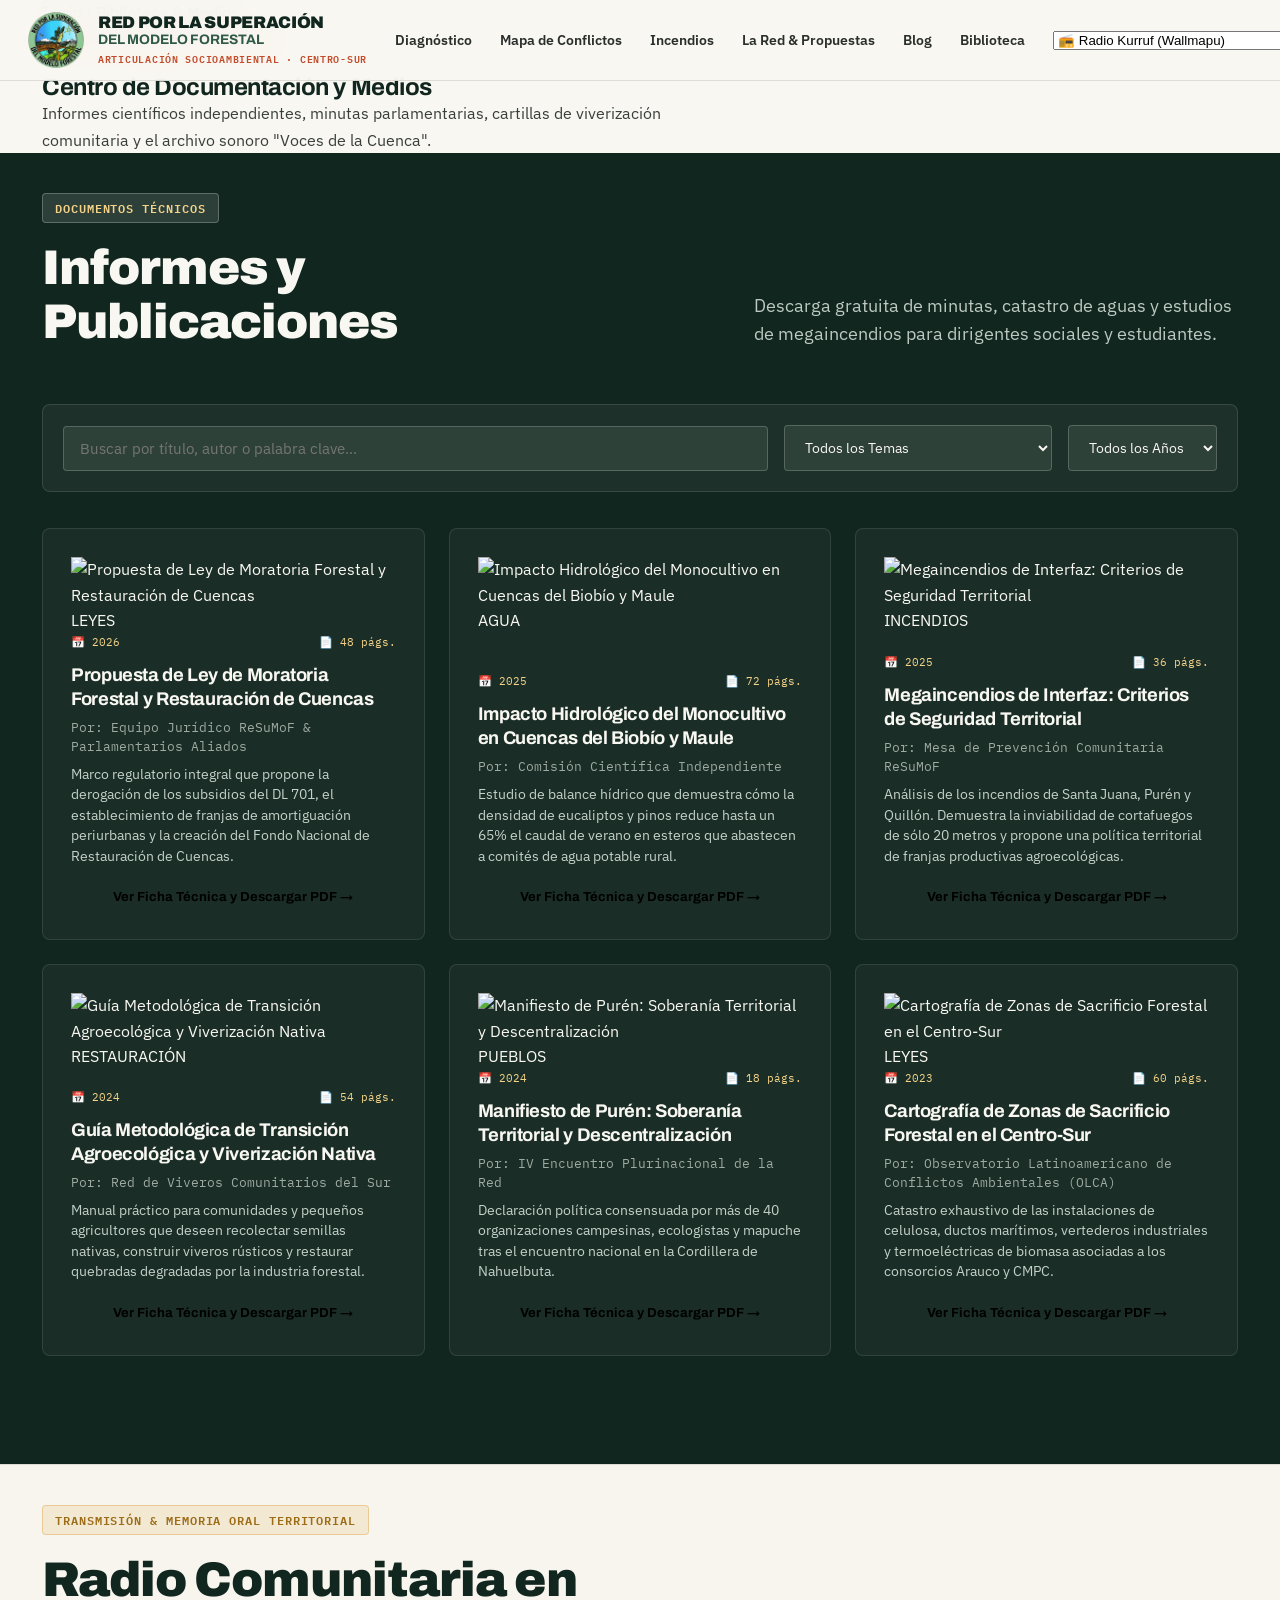
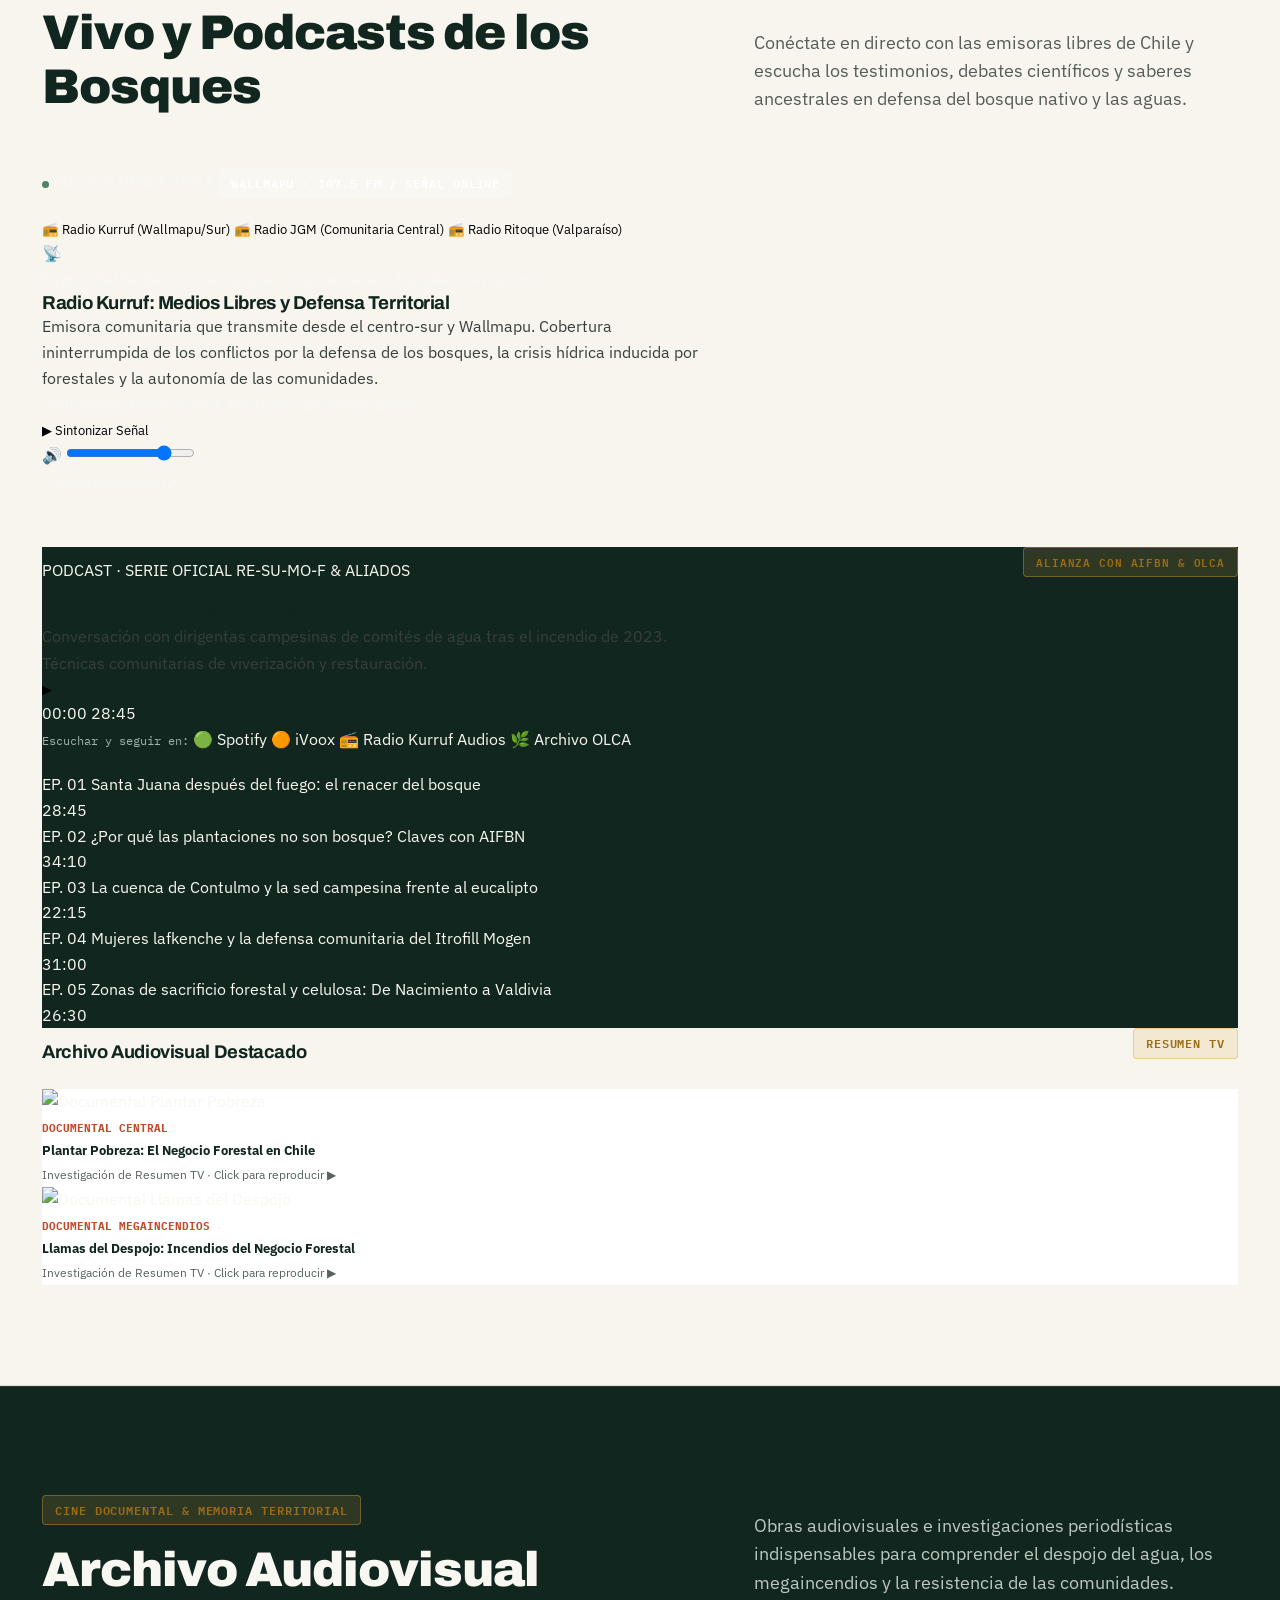
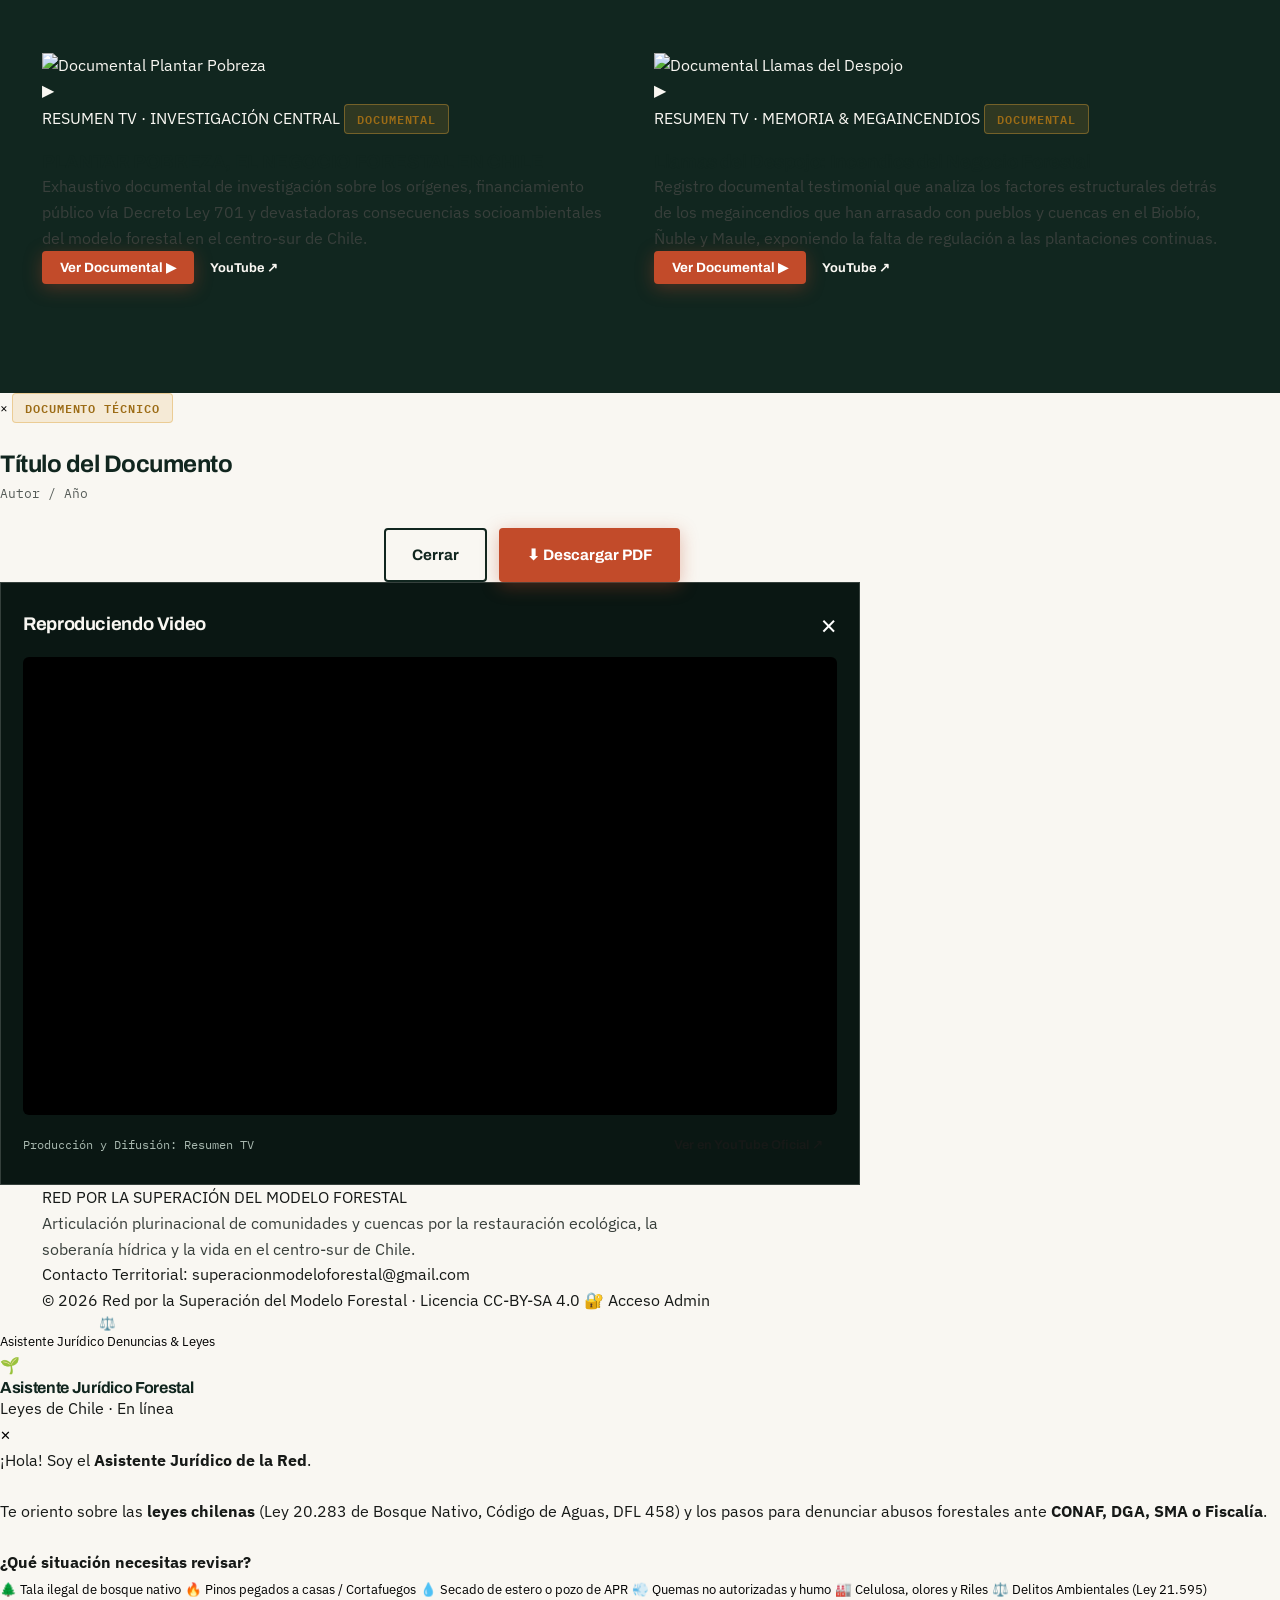
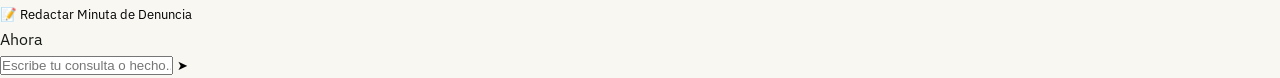
==== biblioteca.html @ 066a4607 "feat: lanzamiento de plataforma comunitaria RESUMOF con mapa interactivo, asistente juridico y repro" ====
<!DOCTYPE html>
<html lang="es-CL">
<head>
<meta charset="UTF-8">
<meta name="viewport" content="width=device-width, initial-scale=1.0">
<title>Biblioteca Documental y Medios | Red por la Superación del Modelo Forestal</title>
<meta name="description" content="Informes técnicos, estudios hidrológicos, minutas jurídicas, podcast 'Voces de la Cuenca' y archivo audiovisual de la defensa territorial.">

<!-- Tipografías de Google Fonts -->
<link rel="preconnect" href="https://fonts.googleapis.com">
<link rel="preconnect" href="https://fonts.gstatic.com" crossorigin>
<link href="https://fonts.googleapis.com/css2?family=Archivo:ital,wght@0,400;0,600;0,700;0,800;0,900;1,700&family=IBM+Plex+Mono:wght@400;500;600;700&family=IBM+Plex+Sans:ital,wght@0,300;0,400;0,500;0,600;0,700;1,400&family=Syne:wght@700;800&display=swap" rel="stylesheet">

<!-- Favicon Oficial -->
<link rel="icon" type="image/png" href="img/favicon.png">
<link rel="apple-touch-icon" href="img/favicon.png">

<!-- Estilos Unificados -->
<link rel="stylesheet" href="css/style.css">
</head>
<body>

<!-- Cabecera Global -->
<header class="site-header" id="siteHeader">
  <div class="wrap header-inner">
    <a href="index.html" class="brand-logo" aria-label="Inicio">
      <div class="brand-crest" title="Red por la Superación del Modelo Forestal">
        <img src="img/logo-resumof.png" alt="Logo Red por la Superación del Modelo Forestal" width="56" height="56" class="brand-logo-img">
      </div>
      <div class="brand-text">
        <div class="brand-title-row">
          <span class="brand-title-main">RED POR LA SUPERACIÓN</span>
          <span class="brand-title-sub">DEL MODELO FORESTAL</span>
        </div>
        <span class="brand-tagline">Articulación Socioambiental · Centro-Sur</span>
      </div>
    </a>

    <nav class="nav-desktop" aria-label="Navegación principal">
      <div class="nav-links-track">
        <a href="diagnostico.html" class="nav-link">Diagnóstico</a>
        <a href="mapa-conflictos.html" class="nav-link">Mapa de Conflictos</a>
        <a href="incendios.html" class="nav-link">Incendios</a>
        <a href="la-red.html" class="nav-link">La Red & Propuestas</a>
        <a href="blog.html" class="nav-link">Blog</a>
        <a href="biblioteca.html" class="nav-link active-page">Biblioteca</a>
      </div>
    </nav>

    <div class="header-cta-group">
      <!-- Selector y Reproductor Directo de Radio Comunitaria / Podcast -->
      <div class="header-audio-widget" id="headerAudioWidget">
        <select id="headerAudioSelect" class="header-audio-select" aria-label="Seleccionar Radio o Podcast">
          <option value="kurruf">📻 Radio Kurruf (Wallmapu)</option>
          <option value="jgm">📻 Radio JGM (Comunitaria)</option>
          <option value="ritoque">📻 Radio Ritoque (Valparaíso)</option>
          <option value="podcast1">🎙️ Podcast: Defensa Bosque Nativo</option>
          <option value="podcast2">🎙️ Podcast: Megaincendios y Monocultivo</option>
        </select>
        <button id="headerAudioPlayBtn" class="header-audio-play-btn" title="Reproducir / Pausar" aria-label="Reproducir señal de audio">
          <span class="audio-play-icon" id="headerAudioPlayIcon">▶</span>
        </button>
        <div class="audio-wave-anim" id="headerAudioWave" style="display:none;">
          <span></span><span></span><span></span>
        </div>
      </div>

      <a href="index.html#unete" class="btn btn-primary header-cta-btn">
        <span>Únete a la Red</span>
        <span class="cta-counter-chip">14.8k</span>
      </a>
      <button class="mobile-menu-btn" id="mobileMenuToggle" aria-label="Abrir menú">
        <span class="menu-icon-bar"></span>
        <span class="menu-icon-bar"></span>
        <span class="menu-icon-bar"></span>
      </button>
    </div>
  </div>

  <!-- Menú Móvil -->
  <div class="mobile-nav-drawer" id="mobileDrawer">
    <div class="mobile-drawer-header">
      <span class="mobile-drawer-tag">NAVEGACIÓN TERRITORIAL</span>
      <button class="mobile-drawer-close" id="mobileDrawerClose">✕</button>
    </div>
    <div class="mobile-nav-group">
      <a href="diagnostico.html" class="mobile-nav-link"><span>📊</span> Diagnóstico</a>
      <a href="mapa-conflictos.html" class="mobile-nav-link"><span>🗺️</span> Mapa de Conflictos</a>
      <a href="incendios.html" class="mobile-nav-link"><span>🔥</span> Incendios Forestales</a>
      <a href="la-red.html" class="mobile-nav-link"><span>✊</span> La Red & 5 Propuestas de Ley</a>
      <a href="blog.html" class="mobile-nav-link"><span>📰</span> Blog & Noticias</a>
      <a href="biblioteca.html" class="mobile-nav-link active"><span>📚</span> Biblioteca</a>
    </div>
  </div>
</header>

<main>
  <!-- Subpage Hero con Banner Unsplash -->
  <section class="subpage-hero hero-biblioteca">
    <div class="wrap">
      <div class="breadcrumb">
        <a href="index.html">Inicio</a> <span>/</span> <span>Biblioteca & Medios</span>
      </div>
      <span class="mono-badge">ARCHIVO TERRITORIAL ABIERTO</span>
      <h1>Centro de Documentación y Medios</h1>
      <p class="lead">
        Informes científicos independientes, minutas parlamentarias, cartillas de viverización comunitaria y el archivo sonoro "Voces de la Cuenca".
      </p>
    </div>
  </section>

  <!-- Biblioteca de Documentos -->
  <section class="section" id="biblioteca" style="background:var(--bosque-profundo);color:var(--blanco-hueso);padding-top:40px;">
    <div class="wrap">
      <div class="section-head">
        <div>
          <span class="mono-badge badge-light">Documentos Técnicos</span>
          <h2 style="color:var(--blanco-hueso);">Informes y Publicaciones</h2>
        </div>
        <p class="lead" style="color:#BDC9C2;">
          Descarga gratuita de minutas, catastro de aguas y estudios de megaincendios para dirigentes sociales y estudiantes.
        </p>
      </div>

      <!-- Barra de Filtros -->
      <div class="bib-toolbar">
        <input type="text" class="bib-search-input" id="bibSearchInput" placeholder="Buscar por título, autor o palabra clave...">
        
        <select class="bib-select" id="bibTopicSelect">
          <option value="todos">Todos los Temas</option>
          <option value="Agua">Crisis Hídrica & Cuencas</option>
          <option value="Incendios">Megaincendios & Combustibles</option>
          <option value="Leyes">Legislación & Decreto 701</option>
          <option value="Restauración">Restauración de Bosque Nativo</option>
          <option value="Pueblos">Derechos Mapuche & Campesinos</option>
        </select>

        <select class="bib-select" id="bibYearSelect">
          <option value="todos">Todos los Años</option>
          <option value="2026">2026</option>
          <option value="2025">2025</option>
          <option value="2024">2024</option>
          <option value="2023">2023</option>
        </select>
      </div>

      <!-- Grilla de Documentos -->
      <div class="bib-grid" id="bibContainer">
        <!-- Renderizado por js/biblioteca.js -->
      </div>
    </div>
  </section>

  <!-- Radio Comunitaria y Podcast por la Defensa de los Bosques -->
  <section class="section" id="multimedia" style="background:#F7F5EE;border-top:1px solid var(--borde-suave);border-bottom:1px solid var(--borde-suave);padding-top:40px;">
    <div class="wrap">
      <div class="section-head">
        <div>
          <span class="mono-badge badge-amber">Transmisión & Memoria Oral Territorial</span>
          <h2>Radio Comunitaria en Vivo y Podcasts de los Bosques</h2>
        </div>
        <p class="lead">
          Conéctate en directo con las emisoras libres de Chile y escucha los testimonios, debates científicos y saberes ancestrales en defensa del bosque nativo y las aguas.
        </p>
      </div>

      <!-- MÓDULO 1: RADIO COMUNITARIA EN VIVO DE CHILE -->
      <div class="radio-live-card" style="margin-bottom:48px;">
        <div class="radio-live-header">
          <div class="radio-badge-group">
            <span class="live-pulse-badge"><span class="pulse-dot"></span> EN VIVO DESDE CHILE</span>
            <span class="mono-badge" style="background:rgba(255,255,255,0.15);color:#FFF;border:none;" id="stationDialBadge">WALLMAPU · 107.5 FM / SEÑAL ONLINE</span>
          </div>
          <div class="radio-stations-nav" role="tablist">
            <button class="station-tab-btn active" data-station="kurruf" type="button">
              📻 Radio Kurruf <span class="tab-reg">(Wallmapu/Sur)</span>
            </button>
            <button class="station-tab-btn" data-station="jgm" type="button">
              📻 Radio JGM <span class="tab-reg">(Comunitaria Central)</span>
            </button>
            <button class="station-tab-btn" data-station="ritoque" type="button">
              📻 Radio Ritoque <span class="tab-reg">(Valparaíso)</span>
            </button>
          </div>
        </div>

        <div class="radio-player-body">
          <div class="radio-main-info">
            <div class="radio-avatar-icon">📡</div>
            <div style="flex:1;">
              <span class="radio-sub-origin" id="stationOrigin">Región del Biobío y La Araucanía · Comunicación Popular y Autónoma</span>
              <h3 class="radio-main-title" id="stationName">Radio Kurruf: Medios Libres y Defensa Territorial</h3>
              <p class="radio-main-desc" id="stationDesc">
                Emisora comunitaria que transmite desde el centro-sur y Wallmapu. Cobertura ininterrumpida de los conflictos por la defensa de los bosques, la crisis hídrica inducida por forestales y la autonomía de las comunidades.
              </p>
              <div class="radio-status-indicator">
                <span class="status-dot-state" id="radioStatusDot"></span>
                <span class="status-text-state" id="radioStatusText">Listo para sintonizar en vivo. Haz clic en 'Sintonizar Señal'.</span>
              </div>
            </div>
          </div>

          <div class="radio-controls-box">
            <!-- Audio nativo oculto para streaming continuo -->
            <audio id="liveRadioAudio" preload="none"></audio>

            <button class="radio-big-play-btn" id="radioPlayBtn" aria-label="Sintonizar Radio en Vivo">
              <span id="radioPlayIcon">▶</span>
              <span id="radioBtnLabel">Sintonizar Señal</span>
            </button>

            <!-- Ecualizador en Vivo -->
            <div class="radio-live-visualizer" id="radioVisualizer">
              <span class="eq-col"></span>
              <span class="eq-col"></span>
              <span class="eq-col"></span>
              <span class="eq-col"></span>
              <span class="eq-col"></span>
              <span class="eq-col"></span>
              <span class="eq-col"></span>
              <span class="eq-col"></span>
              <span class="eq-col"></span>
              <span class="eq-col"></span>
              <span class="eq-col"></span>
              <span class="eq-col"></span>
            </div>

            <!-- Control de Volumen -->
            <div class="radio-volume-control">
              <span class="vol-icon" id="volIcon">🔊</span>
              <input type="range" id="radioVolSlider" min="0" max="1" step="0.05" value="0.8" aria-label="Volumen de radio">
            </div>

            <div class="radio-external-link">
              <a href="https://radiokurruf.org" target="_blank" rel="noopener" id="stationWebLink" class="btn btn-outline-light" style="font-size:0.75rem;padding:6px 12px;">
                Visitar Sitio Web Oficial ↗
              </a>
            </div>
          </div>
        </div>
      </div>

      <!-- MÓDULO 2: PODCAST POR LA DEFENSA DE LOS BOSQUES -->
      <div class="multimedia-layout">
        <div class="podcast-player-box" style="background:var(--bosque-profundo);color:var(--blanco-hueso);">
          <!-- Elemento de audio para podcast -->
          <audio id="podcastAudioElement" preload="metadata"></audio>

          <div class="current-track-info">
            <div style="display:flex;justify-content:space-between;align-items:center;margin-bottom:8px;flex-wrap:wrap;gap:8px;">
              <span class="current-track-tag">PODCAST · SERIE OFICIAL RE-SU-MO-F & ALIADOS</span>
              <span class="mono-badge badge-amber" style="font-size:0.68rem;">ALIANZA CON AIFBN & OLCA</span>
            </div>
            <h3 class="current-track-title" id="playerEpTitle">Santa Juana después del fuego: el renacer del bosque nativo</h3>
            <p class="current-track-desc" id="playerEpDesc">Conversación con dirigentas campesinas de comités de agua tras el incendio de 2023. Técnicas comunitarias de viverización y restauración.</p>
          </div>

          <!-- Waveform Visualizer -->
          <div class="waveform-visualizer" id="waveform"></div>

          <!-- Controles de Audio -->
          <div class="audio-controls">
            <button class="play-pause-btn" id="playPauseBtn" aria-label="Reproducir Episodio">
              <span id="playIcon">▶</span>
            </button>
            <div class="progress-track-wrapper">
              <div class="time-readout">
                <span id="currentTime">00:00</span>
                <span id="totalTime">28:45</span>
              </div>
              <div class="progress-bar-container" id="progressBar" title="Haz clic para adelantar o retroceder">
                <div class="progress-bar-fill" id="progressFill" style="width:0%;"></div>
              </div>
            </div>
          </div>

          <!-- Plataformas de Podcast Abiertas -->
          <div class="podcast-platforms-row">
            <span style="font-family:'IBM Plex Mono',monospace;font-size:0.75rem;color:#A1B0A8;">Escuchar y seguir en:</span>
            <a href="https://open.spotify.com/search/bosque%20nativo%20chile" target="_blank" rel="noopener" class="platform-chip spotify-chip">
              🟢 Spotify
            </a>
            <a href="https://www.ivoox.com/podcast-voces-del-bosque_sq_f1784918_1.html" target="_blank" rel="noopener" class="platform-chip ivoox-chip">
              🟠 iVoox
            </a>
            <a href="https://radiokurruf.org/category/audios/" target="_blank" rel="noopener" class="platform-chip kurruf-chip">
              📻 Radio Kurruf Audios
            </a>
            <a href="https://olca.cl" target="_blank" rel="noopener" class="platform-chip olca-chip">
              🌿 Archivo OLCA
            </a>
          </div>

          <!-- Lista de Episodios Disponibles -->
          <div class="episodes-list" style="margin-top:20px;">
            <div class="episode-item active" data-index="0">
              <div>
                <span class="ep-number">EP. 01</span>
                <span class="ep-title">Santa Juana después del fuego: el renacer del bosque</span>
              </div>
              <span class="ep-duration">28:45</span>
            </div>

            <div class="episode-item" data-index="1">
              <div>
                <span class="ep-number">EP. 02</span>
                <span class="ep-title">¿Por qué las plantaciones no son bosque? Claves con AIFBN</span>
              </div>
              <span class="ep-duration">34:10</span>
            </div>

            <div class="episode-item" data-index="2">
              <div>
                <span class="ep-number">EP. 03</span>
                <span class="ep-title">La cuenca de Contulmo y la sed campesina frente al eucalipto</span>
              </div>
              <span class="ep-duration">22:15</span>
            </div>

            <div class="episode-item" data-index="3">
              <div>
                <span class="ep-number">EP. 04</span>
                <span class="ep-title">Mujeres lafkenche y la defensa comunitaria del Itrofill Mogen</span>
              </div>
              <span class="ep-duration">31:00</span>
            </div>

            <div class="episode-item" data-index="4">
              <div>
                <span class="ep-number">EP. 05</span>
                <span class="ep-title">Zonas de sacrificio forestal y celulosa: De Nacimiento a Valdivia</span>
              </div>
              <span class="ep-duration">26:30</span>
            </div>
          </div>
        </div>

        <!-- Columna de Cápsulas Audiovisuales Destacadas -->
        <div class="videos-gallery">
          <div style="display:flex;align-items:center;justify-content:space-between;margin-bottom:12px;">
            <h4 style="font-size:1.15rem;margin:0;color:var(--bosque-profundo);">Archivo Audiovisual Destacado</h4>
            <span class="mono-badge badge-amber">Resumen TV</span>
          </div>

          <div class="video-thumb-card" style="background:#FFF;border-color:var(--borde-suave);" onclick="openVideoModal('https://www.youtube-nocookie.com/embed/A42dHCxuJ1w?autoplay=1', 'PLANTAR POBREZA, EL NEGOCIO FORESTAL EN CHILE - DOCUMENTAL', 'https://www.youtube.com/watch?v=A42dHCxuJ1w')">
            <img class="video-thumb-img" src="https://i.ytimg.com/vi/A42dHCxuJ1w/hqdefault.jpg" alt="Documental Plantar Pobreza">
            <div class="video-thumb-info">
              <span style="font-family:'IBM Plex Mono',monospace;font-size:0.7rem;color:var(--terracota-viva);font-weight:700;">DOCUMENTAL CENTRAL</span>
              <h5 style="color:var(--bosque-profundo);">Plantar Pobreza: El Negocio Forestal en Chile</h5>
              <span style="color:#59635D;font-size:0.78rem;">Investigación de Resumen TV · Click para reproducir ▶</span>
            </div>
          </div>

          <div class="video-thumb-card" style="background:#FFF;border-color:var(--borde-suave);" onclick="openVideoModal('https://www.youtube-nocookie.com/embed/1-kVhdavxDw?autoplay=1', 'Llamas del Despojo: Incendios del Negocio Forestal - Documental', 'https://www.youtube.com/watch?v=1-kVhdavxDw')">
            <img class="video-thumb-img" src="https://i.ytimg.com/vi/1-kVhdavxDw/hqdefault.jpg" alt="Documental Llamas del Despojo">
            <div class="video-thumb-info">
              <span style="font-family:'IBM Plex Mono',monospace;font-size:0.7rem;color:var(--terracota-viva);font-weight:700;">DOCUMENTAL MEGAINCENDIOS</span>
              <h5 style="color:var(--bosque-profundo);">Llamas del Despojo: Incendios del Negocio Forestal</h5>
              <span style="color:#59635D;font-size:0.78rem;">Investigación de Resumen TV · Click para reproducir ▶</span>
            </div>
          </div>
        </div>
      </div>
    </div>
  </section>

  <!-- SECCIÓN DEDICADA: ARCHIVO AUDIOVISUAL COMPLETO -->
  <section class="section" id="archivo-audiovisual" style="background:var(--bosque-profundo);color:var(--blanco-hueso);border-top:1px solid rgba(255,255,255,0.1);">
    <div class="wrap">
      <div class="section-head">
        <div>
          <span class="mono-badge badge-amber">Cine Documental & Memoria Territorial</span>
          <h2 style="color:var(--blanco-hueso);">Archivo Audiovisual</h2>
        </div>
        <p class="lead" style="color:#BDC9C2;">
          Obras audiovisuales e investigaciones periodísticas indispensables para comprender el despojo del agua, los megaincendios y la resistencia de las comunidades.
        </p>
      </div>

      <div style="display:grid;grid-template-columns:repeat(auto-fit, minmax(360px, 1fr));gap:28px;" id="audiovisualGrid">
        
        <!-- Documental 1: Plantar Pobreza -->
        <article class="video-card-featured">
          <div class="video-card-cover" onclick="openVideoModal('https://www.youtube-nocookie.com/embed/A42dHCxuJ1w?autoplay=1', 'PLANTAR POBREZA, EL NEGOCIO FORESTAL EN CHILE - DOCUMENTAL', 'https://www.youtube.com/watch?v=A42dHCxuJ1w')">
            <img src="https://i.ytimg.com/vi/A42dHCxuJ1w/hqdefault.jpg" alt="Documental Plantar Pobreza">
            <div class="video-card-play-overlay">
              <div class="play-circle-btn">▶</div>
            </div>
          </div>
          <div class="video-card-content">
            <div class="video-badge-row">
              <span class="video-badge-source">RESUMEN TV · INVESTIGACIÓN CENTRAL</span>
              <span class="mono-badge badge-amber">DOCUMENTAL</span>
            </div>
            <h3 class="video-card-title">PLANTAR POBREZA, EL NEGOCIO FORESTAL EN CHILE</h3>
            <p class="video-card-desc">
              Exhaustivo documental de investigación sobre los orígenes, financiamiento público vía Decreto Ley 701 y devastadoras consecuencias socioambientales del modelo forestal en el centro-sur de Chile.
            </p>
            <div class="video-card-footer">
              <button type="button" class="btn btn-primary" style="font-size:0.84rem;padding:7px 16px;" onclick="openVideoModal('https://www.youtube-nocookie.com/embed/A42dHCxuJ1w?autoplay=1', 'PLANTAR POBREZA, EL NEGOCIO FORESTAL EN CHILE - DOCUMENTAL', 'https://www.youtube.com/watch?v=A42dHCxuJ1w')">
                Ver Documental ▶
              </button>
              <a href="https://www.youtube.com/watch?v=A42dHCxuJ1w" target="_blank" rel="noopener noreferrer" class="btn btn-outline-light" style="font-size:0.8rem;padding:6px 12px;">
                YouTube ↗
              </a>
            </div>
          </div>
        </article>

        <!-- Documental 2: Llamas del Despojo -->
        <article class="video-card-featured">
          <div class="video-card-cover" onclick="openVideoModal('https://www.youtube-nocookie.com/embed/1-kVhdavxDw?autoplay=1', 'Llamas del Despojo: Incendios del Negocio Forestal - Documental', 'https://www.youtube.com/watch?v=1-kVhdavxDw')">
            <img src="https://i.ytimg.com/vi/1-kVhdavxDw/hqdefault.jpg" alt="Documental Llamas del Despojo">
            <div class="video-card-play-overlay">
              <div class="play-circle-btn">▶</div>
            </div>
          </div>
          <div class="video-card-content">
            <div class="video-badge-row">
              <span class="video-badge-source">RESUMEN TV · MEMORIA & MEGAINCENDIOS</span>
              <span class="mono-badge badge-amber">DOCUMENTAL</span>
            </div>
            <h3 class="video-card-title">Llamas del Despojo: Incendios del Negocio Forestal</h3>
            <p class="video-card-desc">
              Registro documental testimonial que analiza los factores estructurales detrás de los megaincendios que han arrasado con pueblos y cuencas en el Biobío, Ñuble y Maule, exponiendo la falta de regulación a las plantaciones continuas.
            </p>
            <div class="video-card-footer">
              <button type="button" class="btn btn-primary" style="font-size:0.84rem;padding:7px 16px;" onclick="openVideoModal('https://www.youtube-nocookie.com/embed/1-kVhdavxDw?autoplay=1', 'Llamas del Despojo: Incendios del Negocio Forestal - Documental', 'https://www.youtube.com/watch?v=1-kVhdavxDw')">
                Ver Documental ▶
              </button>
              <a href="https://www.youtube.com/watch?v=1-kVhdavxDw" target="_blank" rel="noopener noreferrer" class="btn btn-outline-light" style="font-size:0.8rem;padding:6px 12px;">
                YouTube ↗
              </a>
            </div>
          </div>
        </article>

      </div>
    </div>
  </section>
</main>

<!-- Modal de Lectura de Documento -->
<div class="modal-overlay" id="docReaderModal">
  <div class="modal-card" style="max-width:680px;">
    <button class="modal-close-btn" id="closeDocModalBtn" aria-label="Cerrar modal">×</button>
    <span class="mono-badge badge-amber" id="docModalBadge">DOCUMENTO TÉCNICO</span>
    <h3 id="docModalTitle" style="font-size:1.5rem;margin:10px 0 6px;color:var(--bosque-profundo);">Título del Documento</h3>
    <div id="docModalMeta" style="font-family:'IBM Plex Mono',monospace;font-size:0.8rem;color:var(--gris-ceniza);margin-bottom:18px;">
      Autor / Año
    </div>
    <div id="docModalBody" style="font-size:0.95rem;color:#333;line-height:1.6;margin-bottom:24px;"></div>
    <div style="display:flex;gap:12px;justify-content:flex-end;">
      <button type="button" class="btn btn-outline-dark" onclick="closeDocModal()">Cerrar</button>
      <a href="#" class="btn btn-primary" id="docModalDownloadBtn">⬇ Descargar PDF</a>
    </div>
  </div>
</div>


<!-- Modal de Reproducción de Video -->
<div class="modal-overlay" id="videoModal">
  <div class="modal-card" style="max-width:860px;width:95%;padding:22px;background:#0A1713;border:1px solid rgba(249,247,242,0.18);">
    <div style="display:flex;justify-content:space-between;align-items:center;margin-bottom:14px;">
      <h3 id="videoModalTitle" style="color:var(--blanco-hueso);font-size:1.15rem;margin:0;">Reproduciendo Video</h3>
      <button class="modal-close-btn" id="closeVideoModalBtn" aria-label="Cerrar video" style="color:#FFF;background:none;border:none;font-size:1.8rem;cursor:pointer;">×</button>
    </div>
    <div style="position:relative;padding-bottom:56.25%;height:0;overflow:hidden;border-radius:6px;background:#000;">
      <iframe id="videoIframe" style="position:absolute;top:0;left:0;width:100%;height:100%;border:0;" allow="accelerometer; autoplay; clipboard-write; encrypted-media; gyroscope; picture-in-picture; web-share" referrerpolicy="strict-origin-when-cross-origin" allowfullscreen></iframe>
    </div>
    <div style="margin-top:14px;display:flex;justify-content:space-between;align-items:center;flex-wrap:wrap;gap:10px;">
      <span style="font-family:'IBM Plex Mono',monospace;font-size:0.78rem;color:#A9B9B0;">Producción y Difusión: Resumen TV</span>
      <a id="videoDirectLink" href="#" target="_blank" rel="noopener noreferrer" class="btn btn-outline-light" style="font-size:0.8rem;padding:6px 14px;">
        Ver en YouTube Oficial ↗
      </a>
    </div>
  </div>
</div>

<!-- Footer Limpio y Minimalista -->
<footer class="site-footer">
  <div class="wrap">
    <div class="footer-clean-wrap">
      <div class="footer-brand-side">
        <span class="brand-title">RED POR LA SUPERACIÓN DEL MODELO FORESTAL</span>
        <p class="footer-tagline">
          Articulación plurinacional de comunidades y cuencas por la restauración ecológica, la soberanía hídrica y la vida en el centro-sur de Chile.
        </p>
      </div>
      <div class="footer-contact-side">
        <div class="footer-email-badge">
          <span>Contacto Territorial:</span>
          <a href="mailto:superacionmodeloforestal@gmail.com">superacionmodeloforestal@gmail.com</a>
        </div>
        <div class="footer-meta-links">
          <span>© 2026 Red por la Superación del Modelo Forestal · Licencia CC-BY-SA 4.0</span>
          <a href="admin/index.html" class="footer-admin-link">🔐 Acceso Admin</a>
        </div>
      </div>
    </div>
  </div>
</footer>

<script src="js/main.js"></script>
<script src="js/biblioteca.js"></script>
<script src="js/bot-juridico.js"></script>
</body>
</html>
---- css/style.css ----
/* ==========================================================================
   VARIABLES Y SISTEMA DE DISEÑO: BOSQUE AUSTRAL & TIERRA VIVA
   ========================================================================== */
:root {
  --bosque-nocturno: #0A1612;
  --bosque-profundo: #11261F;
  --verde-nativo: #1E3F32;
  --verde-musgo: #2F5946;
  --verde-brote: #4E8262;
  --verde-esclerofilo: #7D9F71;
  --terracota-viva: #C24B2A;
  --terracota-fuego: #D64020;
  --terracota-oscura: #872E16;
  --ambar-tierra: #DDA136;
  --ambar-suave: #F4D389;
  --azul-cuenca: #2B6979;
  --azul-glaciar: #4F8C9E;
  --carbon-puro: #161917;
  --carbon-medio: #2A2F2C;
  --gris-ceniza: #565C58;
  --gris-suave: #8D948F;
  --blanco-hueso: #F9F7F2;
  --blanco-pergamino: #EFECE4;
  --borde-suave: rgba(22, 25, 23, 0.12);
  --borde-luz: rgba(249, 247, 242, 0.18);
  --sombra-card: 0 14px 34px -8px rgba(10, 22, 18, 0.09);
  --sombra-hover: 0 22px 42px -10px rgba(10, 22, 18, 0.18);
  --radio-sm: 4px;
  --radio-md: 8px;
  --radio-lg: 16px;
  --trans-suave: all 0.25s cubic-bezier(0.16, 1, 0.3, 1);
}

* {
  box-sizing: border-box;
  margin: 0;
  padding: 0;
}

html {
  scroll-behavior: smooth;
  font-size: 16px;
}

body {
  background-color: var(--blanco-hueso);
  color: var(--carbon-puro);
  font-family: 'IBM Plex Sans', -apple-system, BlinkMacSystemFont, sans-serif;
  line-height: 1.6;
  -webkit-font-smoothing: antialiased;
  overflow-x: hidden;
}

h1, h2, h3, h4, .font-heading {
  font-family: 'Archivo', sans-serif;
  letter-spacing: -0.02em;
  line-height: 1.1;
  color: var(--bosque-profundo);
}

.font-accent {
  font-family: 'Syne', sans-serif;
}

.font-mono {
  font-family: 'IBM Plex Mono', monospace;
}

p {
  color: #383F3B;
  font-size: 1.02rem;
  max-width: 68ch;
}

a {
  color: inherit;
  text-decoration: none;
}

img {
  max-width: 100%;
  display: block;
}

button {
  border: none;
  background: none;
  font-family: inherit;
  cursor: pointer;
}

.wrap {
  max-width: 1260px;
  margin: 0 auto;
  padding: 0 32px;
}

/* ==========================================================================
   COMPONENTES BASE Y BOTONES
   ========================================================================== */
.mono-badge {
  display: inline-flex;
  align-items: center;
  gap: 8px;
  font-family: 'IBM Plex Mono', monospace;
  font-size: 0.72rem;
  font-weight: 600;
  text-transform: uppercase;
  letter-spacing: 0.08em;
  padding: 5px 12px;
  border-radius: var(--radio-sm);
  background: rgba(194, 75, 42, 0.1);
  color: var(--terracota-viva);
  border: 1px solid rgba(194, 75, 42, 0.3);
  margin-bottom: 18px;
}

.mono-badge.badge-green {
  background: rgba(47, 89, 70, 0.12);
  color: var(--verde-musgo);
  border-color: rgba(47, 89, 70, 0.3);
}

.mono-badge.badge-amber {
  background: rgba(221, 161, 54, 0.15);
  color: #9C6C16;
  border-color: rgba(221, 161, 54, 0.4);
}

.mono-badge.badge-light {
  background: rgba(249, 247, 242, 0.12);
  color: var(--ambar-suave);
  border-color: rgba(249, 247, 242, 0.25);
}

.btn {
  display: inline-flex;
  align-items: center;
  justify-content: center;
  gap: 10px;
  padding: 13px 26px;
  font-family: 'Archivo', sans-serif;
  font-weight: 700;
  font-size: 0.95rem;
  border-radius: var(--radio-sm);
  transition: var(--trans-suave);
  cursor: pointer;
  white-space: nowrap;
}

.btn-primary {
  background: var(--terracota-viva);
  color: #FFF;
  border: 2px solid var(--terracota-viva);
  box-shadow: 0 4px 18px rgba(194, 75, 42, 0.35);
}
.btn-primary:hover {
  background: var(--terracota-fuego);
  border-color: var(--terracota-fuego);
  transform: translateY(-2px);
  box-shadow: 0 6px 24px rgba(194, 75, 42, 0.45);
}

.btn-forest {
  background: var(--bosque-profundo);
  color: var(--blanco-hueso);
  border: 2px solid var(--bosque-profundo);
}
.btn-forest:hover {
  background: var(--verde-nativo);
  border-color: var(--verde-nativo);
  transform: translateY(-2px);
}

.btn-ghost-light {
  background: rgba(249, 247, 242, 0.08);
  color: var(--blanco-hueso);
  border: 1.5px solid rgba(249, 247, 242, 0.4);
  backdrop-filter: blur(8px);
}
.btn-ghost-light:hover {
  background: var(--blanco-hueso);
  color: var(--bosque-profundo);
  border-color: var(--blanco-hueso);
  transform: translateY(-2px);
}

.btn-outline-dark {
  background: transparent;
  color: var(--bosque-profundo);
  border: 2px solid var(--bosque-profundo);
}
.btn-outline-dark:hover {
  background: var(--bosque-profundo);
  color: var(--blanco-hueso);
}

.section {
  padding: 108px 0;
  position: relative;
}

.section-head {
  display: flex;
  justify-content: space-between;
  align-items: flex-end;
  gap: 36px;
  flex-wrap: wrap;
  margin-bottom: 56px;
}

.section-head h2 {
  font-size: clamp(2.1rem, 3.8vw, 3.2rem);
  font-weight: 900;
  max-width: 18ch;
}

.section-head .lead {
  font-size: 1.1rem;
  color: var(--gris-ceniza);
  max-width: 44ch;
  line-height: 1.6;
}

/* ==========================================================================
   CABECERA NAVEGACIÓN (STICKY BLUR)
   ========================================================================== */
/* ==========================================================================
   CABECERA NAVEGACIÓN: STATUS BAR TERRITORIAL & HEADER ARQUITECTÓNICO
   ========================================================================== */
header {
  position: fixed;
  top: 0;
  left: 0;
  right: 0;
  z-index: 1200;
  background: rgba(249, 247, 242, 0.94);
  backdrop-filter: blur(14px);
  border-bottom: 1px solid var(--borde-suave);
  transition: background 0.3s ease, box-shadow 0.3s ease;
}

header.scrolled {
  background: rgba(249, 247, 242, 0.98);
  box-shadow: 0 10px 28px -6px rgba(10, 22, 18, 0.08);
}

/* 1. Barra Superior de Monitoreo Territorial en Tiempo Real */
.top-status-bar {
  background: var(--bosque-profundo);
  border-bottom: 1px solid rgba(249, 247, 242, 0.08);
  color: var(--blanco-pergamino);
  font-family: 'IBM Plex Mono', monospace;
  font-size: 0.72rem;
  height: 32px;
  display: flex;
  align-items: center;
  overflow: hidden;
  transition: height 0.3s cubic-bezier(0.16, 1, 0.3, 1), opacity 0.25s ease;
}

header.scrolled .top-status-bar {
  height: 0;
  opacity: 0;
  border-bottom-color: transparent;
}

.top-status-inner {
  max-width: 1340px;
  margin: 0 auto;
  padding: 0 28px;
  width: 100%;
  display: flex;
  align-items: center;
  justify-content: space-between;
  gap: 20px;
}

.status-left {
  display: flex;
  align-items: center;
  gap: 10px;
  overflow: hidden;
  text-overflow: ellipsis;
  white-space: nowrap;
}

.status-label {
  color: var(--ambar-suave);
  font-weight: 700;
  letter-spacing: 0.06em;
}

.status-divider {
  color: rgba(249, 247, 242, 0.25);
}

.status-detail {
  color: #C2CBC6;
}

.status-right {
  display: flex;
  align-items: center;
  gap: 16px;
  flex-shrink: 0;
}

.status-petition-badge {
  color: var(--ambar-suave);
  font-weight: 600;
}

.status-cta-link {
  color: var(--blanco-hueso);
  text-decoration: underline;
  text-underline-offset: 3px;
  font-weight: 600;
  transition: var(--trans-suave);
}
.status-cta-link:hover {
  color: var(--terracota-viva);
}

.pulse-dot {
  width: 7px;
  height: 7px;
  border-radius: 50%;
  background: #4E8262;
  box-shadow: 0 0 0 0 rgba(78, 130, 98, 0.7);
  animation: pulseGreen 2s infinite;
  display: inline-block;
  flex-shrink: 0;
}

.pulse-dot-amber {
  width: 7px;
  height: 7px;
  border-radius: 50%;
  background: var(--ambar-tierra);
  box-shadow: 0 0 0 0 rgba(221, 161, 54, 0.7);
  animation: pulseAmber 2s infinite;
  display: inline-block;
  flex-shrink: 0;
}

@keyframes pulseGreen {
  0% { transform: scale(0.95); box-shadow: 0 0 0 0 rgba(78, 130, 98, 0.7); }
  70% { transform: scale(1); box-shadow: 0 0 0 6px rgba(78, 130, 98, 0); }
  100% { transform: scale(0.95); box-shadow: 0 0 0 0 rgba(78, 130, 98, 0); }
}

@keyframes pulseAmber {
  0% { transform: scale(0.95); box-shadow: 0 0 0 0 rgba(221, 161, 54, 0.7); }
  70% { transform: scale(1); box-shadow: 0 0 0 6px rgba(221, 161, 54, 0); }
  100% { transform: scale(0.95); box-shadow: 0 0 0 0 rgba(221, 161, 54, 0); }
}

/* 2. Barra Principal del Header */
/* 2. Barra Principal del Header - Distribución Tripartita: Logo (Izq) | Menú (Centro) | Únete (Der) */
.header-container,
.header-inner {
  max-width: 1440px;
  margin: 0 auto;
  padding: 0 28px;
  min-height: 80px;
  display: flex;
  align-items: center;
  justify-content: space-between;
  gap: 16px;
  transition: min-height 0.25s cubic-bezier(0.16, 1, 0.3, 1), padding 0.25s ease;
}

header.scrolled .header-container,
header.scrolled .header-inner {
  min-height: 68px;
}

/* Identidad Gráfica: Logotipo Agrandado y Jerárquico */
.brand-logo {
  display: flex;
  align-items: center;
  gap: 14px;
  text-decoration: none;
  flex: 0 0 auto;
  transition: opacity 0.2s ease, transform 0.2s ease;
}
.brand-logo:hover {
  opacity: 0.95;
  transform: translateY(-1px);
}

.brand-crest {
  width: 56px;
  height: 56px;
  display: flex;
  align-items: center;
  justify-content: center;
  flex-shrink: 0;
  transition: transform 0.3s cubic-bezier(0.16, 1, 0.3, 1);
}
.brand-logo:hover .brand-crest {
  transform: scale(1.08) rotate(-2deg);
}

.brand-logo-img {
  width: 56px;
  height: 56px;
  object-fit: contain;
  display: block;
}

.brand-text {
  display: flex;
  flex-direction: column;
  justify-content: center;
}

.brand-title-row {
  display: flex;
  flex-direction: column;
  line-height: 1.15;
}

.brand-title-main {
  font-family: 'Archivo', sans-serif;
  font-weight: 900;
  font-size: 1.05rem;
  letter-spacing: -0.02em;
  color: var(--bosque-profundo);
  white-space: nowrap;
}

.brand-title-sub {
  font-family: 'Archivo', sans-serif;
  font-weight: 700;
  font-size: 0.86rem;
  letter-spacing: -0.01em;
  color: var(--verde-musgo);
  white-space: nowrap;
}

.brand-tagline {
  font-family: 'IBM Plex Mono', monospace;
  font-size: 0.65rem;
  font-weight: 600;
  letter-spacing: 0.07em;
  color: var(--terracota-viva);
  text-transform: uppercase;
  margin-top: 2px;
  white-space: nowrap;
}

/* 3. Navegación Desktop Arquitectónica: Alineada y Centrada */
.nav-desktop {
  display: flex;
  align-items: center;
  justify-content: center;
  flex: 1 1 auto;
  margin: 0 auto;
}

.nav-links-track {
  display: flex;
  align-items: center;
  justify-content: center;
  gap: 4px;
  border-left: none;
  padding-left: 0;
}

.nav-link {
  font-size: 0.86rem;
  font-weight: 600;
  color: var(--carbon-medio);
  padding: 8px 12px;
  border-radius: var(--radio-sm);
  transition: var(--trans-suave);
  position: relative;
  display: inline-flex;
  align-items: center;
  gap: 5px;
  white-space: nowrap;
  background: transparent;
  border: none;
  cursor: pointer;
  font-family: inherit;
}

.nav-link:hover {
  color: var(--terracota-viva);
  background: rgba(194, 75, 42, 0.06);
}

.nav-link.active {
  color: var(--bosque-profundo);
  background: rgba(17, 38, 31, 0.08);
  font-weight: 700;
}

.nav-link.active::after {
  content: '';
  position: absolute;
  bottom: -2px;
  left: 10px;
  right: 10px;
  height: 2.5px;
  background: var(--terracota-viva);
  border-radius: 2px;
}

/* Dropdown Biblioteca & Medios */
.nav-dropdown-wrapper {
  position: relative;
}

.nav-dropdown-trigger {
  cursor: pointer;
}

.dropdown-chevron {
  transition: transform 0.2s cubic-bezier(0.16, 1, 0.3, 1);
  color: var(--gris-ceniza);
}

.nav-dropdown-wrapper:hover .dropdown-chevron,
.nav-dropdown-wrapper:focus-within .dropdown-chevron,
.nav-dropdown-wrapper.open .dropdown-chevron {
  transform: rotate(180deg);
  color: var(--terracota-viva);
}

.nav-dropdown-menu {
  position: absolute;
  top: calc(100% + 10px);
  right: 0;
  width: 290px;
  background: var(--blanco-hueso);
  border: 1px solid var(--borde-suave);
  border-radius: var(--radio-md);
  box-shadow: 0 18px 36px -6px rgba(10, 22, 18, 0.16);
  padding: 8px;
  display: flex;
  flex-direction: column;
  gap: 4px;
  opacity: 0;
  visibility: hidden;
  transform: translateY(8px);
  transition: all 0.22s cubic-bezier(0.16, 1, 0.3, 1);
  z-index: 1300;
  backdrop-filter: blur(12px);
}

.nav-dropdown-wrapper:hover .nav-dropdown-menu,
.nav-dropdown-wrapper:focus-within .nav-dropdown-menu,
.nav-dropdown-wrapper.open .nav-dropdown-menu {
  opacity: 1;
  visibility: visible;
  transform: translateY(0);
}

.dropdown-item {
  display: flex;
  align-items: flex-start;
  gap: 12px;
  padding: 10px 12px;
  border-radius: var(--radio-sm);
  transition: var(--trans-suave);
  text-decoration: none;
}

.dropdown-item:hover {
  background: rgba(17, 38, 31, 0.06);
}

.dropdown-item-icon {
  font-size: 1.15rem;
  line-height: 1;
  margin-top: 2px;
}

.dropdown-item-text {
  display: flex;
  flex-direction: column;
}

.dropdown-item-text strong {
  font-size: 0.84rem;
  color: var(--bosque-profundo);
  font-weight: 700;
  line-height: 1.2;
}

.dropdown-item-text small {
  font-size: 0.72rem;
  color: var(--gris-ceniza);
  margin-top: 2px;
  line-height: 1.25;
}

/* 4. Grupo CTA y Botón Móvil: Aparte a la Derecha */
.header-cta-group {
  display: flex;
  align-items: center;
  gap: 12px;
  flex-shrink: 0;
  margin-left: auto;
}

.header-cta-btn {
  padding: 10px 20px;
  font-size: 0.88rem;
  font-weight: 700;
  display: inline-flex;
  align-items: center;
  gap: 8px;
  background: var(--terracota-viva);
  color: var(--blanco-hueso);
  border-radius: var(--radio-sm);
  box-shadow: 0 4px 14px rgba(194, 75, 42, 0.28);
  transition: all 0.22s cubic-bezier(0.16, 1, 0.3, 1);
  white-space: nowrap;
  text-decoration: none;
}
.header-cta-btn:hover {
  background: var(--terracota-fuego);
  color: #FFF;
  transform: translateY(-2px);
  box-shadow: 0 6px 20px rgba(194, 75, 42, 0.38);
}

.cta-counter-chip {
  background: rgba(255, 255, 255, 0.22);
  padding: 2px 7px;
  border-radius: 10px;
  font-size: 0.72rem;
  font-family: 'IBM Plex Mono', monospace;
  font-weight: 600;
  letter-spacing: 0.02em;
}

.mobile-menu-btn {
  display: none;
  background: transparent;
  border: 1px solid var(--borde-suave);
  border-radius: var(--radio-sm);
  width: 40px;
  height: 40px;
  padding: 8px;
  cursor: pointer;
  flex-direction: column;
  justify-content: center;
  align-items: center;
  gap: 5px;
  transition: var(--trans-suave);
}

.mobile-menu-btn:hover {
  background: rgba(17, 38, 31, 0.06);
  border-color: var(--bosque-profundo);
}

.menu-icon-bar {
  display: block;
  width: 20px;
  height: 2px;
  background-color: var(--bosque-profundo);
  border-radius: 2px;
  transition: var(--trans-suave);
}

.mobile-menu-btn.open .menu-icon-bar:nth-child(1) {
  transform: translateY(7px) rotate(45deg);
}
.mobile-menu-btn.open .menu-icon-bar:nth-child(2) {
  opacity: 0;
}
.mobile-menu-btn.open .menu-icon-bar:nth-child(3) {
  transform: translateY(-7px) rotate(-45deg);
}

/* 5. Menú Móvil Drawer Arquitectónico */
.mobile-nav-drawer {
  position: fixed;
  top: 100px;
  left: 0;
  right: 0;
  bottom: 0;
  background: rgba(249, 247, 242, 0.98);
  backdrop-filter: blur(20px);
  border-bottom: 1px solid var(--borde-suave);
  padding: 24px;
  display: none;
  flex-direction: column;
  gap: 18px;
  overflow-y: auto;
  z-index: 1199;
  box-shadow: 0 20px 40px rgba(0,0,0,0.15);
  animation: drawerFadeIn 0.25s cubic-bezier(0.16, 1, 0.3, 1);
}

header.scrolled .mobile-nav-drawer {
  top: 60px;
}

@keyframes drawerFadeIn {
  from { opacity: 0; transform: translateY(-10px); }
  to { opacity: 1; transform: translateY(0); }
}

.mobile-nav-drawer.open {
  display: flex;
}

.mobile-drawer-header {
  display: flex;
  align-items: center;
  justify-content: space-between;
  padding-bottom: 12px;
  border-bottom: 1px solid var(--borde-suave);
}

.mobile-drawer-tag {
  font-family: 'IBM Plex Mono', monospace;
  font-size: 0.72rem;
  font-weight: 700;
  letter-spacing: 0.08em;
  color: var(--terracota-viva);
}

.mobile-drawer-close {
  font-size: 1.2rem;
  color: var(--bosque-profundo);
  background: none;
  border: none;
  cursor: pointer;
  padding: 4px 8px;
}

.mobile-nav-group {
  display: flex;
  flex-direction: column;
  gap: 6px;
}

.mobile-group-title {
  font-family: 'IBM Plex Mono', monospace;
  font-size: 0.68rem;
  text-transform: uppercase;
  letter-spacing: 0.06em;
  color: var(--gris-ceniza);
  margin-bottom: 4px;
}

.mobile-nav-link {
  display: flex;
  align-items: center;
  gap: 12px;
  padding: 11px 14px;
  font-size: 0.92rem;
  font-weight: 600;
  color: var(--bosque-profundo);
  border-radius: var(--radio-sm);
  text-decoration: none;
  transition: var(--trans-suave);
  background: rgba(17, 38, 31, 0.03);
}

.mobile-nav-link:hover, .mobile-nav-link.active {
  background: rgba(194, 75, 42, 0.1);
  color: var(--terracota-viva);
}

.mobile-drawer-footer {
  margin-top: auto;
  padding-top: 16px;
  border-top: 1px solid var(--borde-suave);
  display: flex;
  flex-direction: column;
  gap: 10px;
}

.mobile-drawer-disclaimer {
  font-size: 0.72rem;
  color: var(--gris-ceniza);
  text-align: center;
  font-family: 'IBM Plex Mono', monospace;
}

/* ==========================================================================
   HERO TERRITORIAL
   ========================================================================== */
.hero-section {
  position: relative;
  min-height: 100vh;
  margin-top: 100px;
  display: flex;
  flex-direction: column;
  justify-content: flex-end;
  padding: 90px 0 64px;
  color: var(--blanco-hueso);
  background-color: var(--bosque-nocturno);
  background-image: 
    linear-gradient(180deg, rgba(10, 22, 18, 0.45) 0%, rgba(10, 22, 18, 0.82) 60%, var(--bosque-nocturno) 100%),
    url('https://images.unsplash.com/photo-1542273917363-3b1817f69a2d?auto=format&fit=crop&w=2200&q=85');
  background-size: cover;
  background-position: center 30%;
  background-attachment: fixed;
  overflow: hidden;
}

.hero-overlay-grid {
  position: absolute;
  inset: 0;
  background-image: radial-gradient(rgba(244, 211, 137, 0.06) 1px, transparent 0);
  background-size: 36px 36px;
  pointer-events: none;
}

.hero-content {
  position: relative;
  z-index: 2;
  max-width: 960px;
}

.hero-content h1 {
  color: var(--blanco-hueso);
  font-size: clamp(2.8rem, 6.5vw, 5.2rem);
  font-weight: 900;
  line-height: 1.02;
  letter-spacing: -0.03em;
  margin-bottom: 24px;
}

.hero-content h1 span {
  color: var(--ambar-suave);
  display: block;
}

.hero-description {
  font-size: clamp(1.1rem, 2vw, 1.35rem);
  color: #D6DCD8;
  max-width: 62ch;
  line-height: 1.55;
  margin-bottom: 38px;
  font-weight: 400;
}

.hero-actions-row {
  display: flex;
  gap: 16px;
  flex-wrap: wrap;
  align-items: center;
  margin-bottom: 60px;
}

/* Selector Territorial de Regiones */
.territorio-strip {
  border-top: 1px solid rgba(249, 247, 242, 0.18);
  padding-top: 26px;
  display: flex;
  flex-direction: column;
  gap: 14px;
}

.territorio-label {
  font-family: 'IBM Plex Mono', monospace;
  font-size: 0.72rem;
  text-transform: uppercase;
  letter-spacing: 0.1em;
  color: var(--ambar-suave);
}

.regions-nav {
  display: flex;
  flex-wrap: wrap;
  gap: 8px;
}

.region-btn {
  font-family: 'IBM Plex Mono', monospace;
  font-size: 0.8rem;
  font-weight: 600;
  color: #C8D1CC;
  background: rgba(249, 247, 242, 0.07);
  border: 1px solid rgba(249, 247, 242, 0.18);
  padding: 8px 16px;
  border-radius: var(--radio-sm);
  transition: var(--trans-suave);
}

.region-btn:hover, .region-btn.active {
  color: var(--blanco-hueso);
  background: var(--terracota-viva);
  border-color: var(--terracota-viva);
}

.region-info-toast {
  margin-top: 8px;
  background: rgba(17, 38, 31, 0.85);
  border: 1px solid rgba(221, 161, 54, 0.35);
  border-radius: var(--radio-sm);
  padding: 12px 18px;
  display: flex;
  align-items: center;
  justify-content: space-between;
  gap: 16px;
  font-size: 0.88rem;
  color: #E2E8E4;
  backdrop-filter: blur(10px);
}

/* ==========================================================================
   OBSERVATORIO EN CIFRAS Y DIAGNÓSTICO ECOLÓGICO
   ========================================================================== */
#diagnostico {
  background: var(--carbon-puro);
  color: var(--blanco-hueso);
  padding: 110px 0;
  border-bottom: 1px solid rgba(249, 247, 242, 0.08);
}

#diagnostico h2 {
  color: var(--blanco-hueso);
}

.stats-grid-container {
  display: grid;
  grid-template-columns: repeat(4, 1fr);
  gap: 20px;
  margin-bottom: 64px;
}

.stat-box {
  background: var(--carbon-medio);
  border: 1px solid rgba(249, 247, 242, 0.1);
  border-radius: var(--radio-md);
  padding: 32px 24px;
  position: relative;
  overflow: hidden;
  transition: var(--trans-suave);
}

.stat-box::before {
  content: '';
  position: absolute;
  top: 0;
  left: 0;
  width: 4px;
  height: 100%;
  background: var(--ambar-tierra);
}

.stat-box:nth-child(2)::before { background: var(--azul-glaciar); }
.stat-box:nth-child(3)::before { background: var(--terracota-viva); }
.stat-box:nth-child(4)::before { background: var(--verde-esclerofilo); }

.stat-box:hover {
  transform: translateY(-4px);
  border-color: rgba(249, 247, 242, 0.25);
  box-shadow: 0 16px 36px rgba(0,0,0,0.3);
}

.stat-number {
  font-family: 'Archivo', sans-serif;
  font-size: clamp(2.4rem, 4vw, 3.2rem);
  font-weight: 900;
  line-height: 1;
  color: var(--ambar-suave);
  margin-bottom: 12px;
  display: flex;
  align-items: baseline;
  gap: 4px;
}

.stat-desc {
  font-size: 0.94rem;
  color: #D3DAD5;
  line-height: 1.45;
  margin-bottom: 14px;
}

.stat-source {
  font-family: 'IBM Plex Mono', monospace;
  font-size: 0.7rem;
  color: #8C9690;
  border-top: 1px solid rgba(249, 247, 242, 0.08);
  padding-top: 10px;
  display: block;
}

/* ==========================================================================
   COMPARADOR INTERACTIVO SPLIT-SLIDER (MONOCULTIVO VS BOSQUE NATIVO)
   ========================================================================== */
.comparator-wrapper {
  margin: 50px 0;
  border-radius: var(--radio-lg);
  overflow: hidden;
  box-shadow: 0 24px 60px rgba(0,0,0,0.45);
  border: 1px solid rgba(249, 247, 242, 0.15);
  background: var(--carbon-medio);
}

.comparator-header {
  padding: 22px 28px;
  background: rgba(10, 22, 18, 0.85);
  display: flex;
  align-items: center;
  justify-content: space-between;
  flex-wrap: wrap;
  gap: 16px;
  border-bottom: 1px solid rgba(249, 247, 242, 0.1);
}

.comparator-title-area h3 {
  color: var(--blanco-hueso);
  font-size: 1.3rem;
  margin-bottom: 4px;
}

.comparator-title-area p {
  color: #B4C0B9;
  font-size: 0.88rem;
  max-width: 60ch;
}

.split-slider-container {
  position: relative;
  width: 100%;
  aspect-ratio: 16/9;
  max-height: 560px;
  user-select: none;
  overflow: hidden;
  cursor: ew-resize;
}

.slider-img {
  position: absolute;
  top: 0;
  left: 0;
  width: 100%;
  height: 100%;
  object-fit: cover;
  pointer-events: none;
}

.slider-img-after-wrapper {
  position: absolute;
  top: 0;
  left: 0;
  height: 100%;
  width: 50%;
  overflow: hidden;
  z-index: 2;
  border-right: 3px solid #FFF;
  box-shadow: 0 0 20px rgba(0,0,0,0.6);
}

.slider-img-after-wrapper .slider-img {
  width: 100%;
  height: 100%;
  max-width: none;
}

.slider-badge {
  position: absolute;
  bottom: 24px;
  z-index: 5;
  padding: 8px 18px;
  background: rgba(10, 22, 18, 0.88);
  backdrop-filter: blur(8px);
  color: var(--blanco-hueso);
  border-radius: var(--radio-sm);
  font-family: 'IBM Plex Mono', monospace;
  font-size: 0.78rem;
  letter-spacing: 0.05em;
  font-weight: 600;
  display: flex;
  align-items: center;
  gap: 8px;
  box-shadow: 0 4px 12px rgba(0,0,0,0.4);
}

.slider-badge-before {
  right: 24px;
  border: 1px solid rgba(194, 75, 42, 0.5);
}

.slider-badge-after {
  left: 24px;
  border: 1px solid rgba(78, 130, 98, 0.5);
}

.slider-handle {
  position: absolute;
  top: 50%;
  left: 50%;
  transform: translate(-50%, -50%);
  width: 48px;
  height: 48px;
  border-radius: 50%;
  background: #FFF;
  color: var(--bosque-profundo);
  display: flex;
  align-items: center;
  justify-content: center;
  z-index: 10;
  box-shadow: 0 6px 20px rgba(0,0,0,0.5);
  pointer-events: none;
  font-size: 1.2rem;
  font-weight: 900;
}

.comparator-metrics-panel {
  display: grid;
  grid-template-columns: 1fr 1fr;
  background: var(--carbon-puro);
  border-top: 1px solid rgba(249, 247, 242, 0.1);
}

.metric-column {
  padding: 24px 30px;
}

.metric-column:first-child {
  border-right: 1px solid rgba(249, 247, 242, 0.1);
}

.metric-column h4 {
  font-size: 1rem;
  margin-bottom: 12px;
  display: flex;
  align-items: center;
  gap: 8px;
}

.metric-column.mono-impact h4 { color: var(--terracota-viva); }
.metric-column.nativo-impact h4 { color: var(--verde-esclerofilo); }

.metrics-list {
  list-style: none;
  display: flex;
  flex-direction: column;
  gap: 8px;
  font-size: 0.9rem;
  color: #C8D1CD;
}

.metrics-list li {
  display: flex;
  justify-content: space-between;
  border-bottom: 1px dashed rgba(249, 247, 242, 0.1);
  padding-bottom: 6px;
}

.metrics-list b {
  color: var(--blanco-hueso);
}

/* ==========================================================================
   EJES CRÍTICOS DEL CONFLICTO (DESPOJO, AGUA, INCENDIOS, SACRIFICIO)
   ========================================================================== */
.problema-cards-grid {
  display: grid;
  grid-template-columns: repeat(4, 1fr);
  gap: 24px;
  margin-top: 48px;
}

.problema-card {
  background: rgba(249, 247, 242, 0.04);
  border: 1px solid rgba(249, 247, 242, 0.12);
  border-radius: var(--radio-md);
  padding: 28px 22px;
  transition: var(--trans-suave);
}

.problema-card:hover {
  background: rgba(249, 247, 242, 0.08);
  border-color: rgba(249, 247, 242, 0.28);
  transform: translateY(-4px);
}

.problema-card .card-icon {
  width: 44px;
  height: 44px;
  border-radius: var(--radio-sm);
  display: flex;
  align-items: center;
  justify-content: center;
  font-size: 1.3rem;
  margin-bottom: 20px;
  background: rgba(249, 247, 242, 0.08);
}

.problema-card h4 {
  color: var(--blanco-hueso);
  font-size: 1.15rem;
  margin-bottom: 10px;
}

.problema-card p {
  color: #B2BCB6;
  font-size: 0.92rem;
  line-height: 1.5;
}

/* ==========================================================================
   MAPA TERRITORIAL INTERACTIVO (LEAFLET AVANZADO)
   ========================================================================== */
#mapa {
  background: var(--blanco-pergamino);
  border-bottom: 1px solid var(--borde-suave);
}

.mapa-workspace {
  background: #FFF;
  border: 1px solid var(--borde-suave);
  border-radius: var(--radio-lg);
  overflow: hidden;
  box-shadow: var(--sombra-card);
  display: grid;
  grid-template-columns: 340px 1fr;
}

.mapa-control-panel {
  background: #FAF8F4;
  border-right: 1px solid var(--borde-suave);
  padding: 28px;
  display: flex;
  flex-direction: column;
  gap: 20px;
}

.mapa-search-box {
  position: relative;
}

.mapa-search-box input {
  width: 100%;
  padding: 12px 14px 12px 38px;
  border: 1.5px solid var(--borde-suave);
  border-radius: var(--radio-sm);
  background: #FFF;
  font-family: inherit;
  font-size: 0.9rem;
  outline: none;
  transition: var(--trans-suave);
}

.mapa-search-box input:focus {
  border-color: var(--bosque-profundo);
  box-shadow: 0 0 0 3px rgba(17, 38, 31, 0.1);
}

.mapa-search-icon {
  position: absolute;
  left: 12px;
  top: 50%;
  transform: translateY(-50%);
  color: var(--gris-suave);
  pointer-events: none;
}

.layers-group {
  display: flex;
  flex-direction: column;
  gap: 8px;
}

.layer-toggle {
  display: flex;
  align-items: center;
  gap: 12px;
  padding: 10px 12px;
  border-radius: var(--radio-sm);
  background: #FFF;
  border: 1px solid var(--borde-suave);
  cursor: pointer;
  transition: var(--trans-suave);
  font-size: 0.9rem;
  font-weight: 500;
  user-select: none;
}

.layer-toggle:hover {
  border-color: var(--carbon-puro);
  transform: translateX(3px);
}

.layer-toggle input[type="checkbox"] {
  accent-color: var(--bosque-profundo);
  width: 17px;
  height: 17px;
}

.layer-pin-dot {
  width: 12px;
  height: 12px;
  border-radius: 50%;
  flex-shrink: 0;
}

.map-stats-summary {
  background: #EDEAE1;
  border-radius: var(--radio-sm);
  padding: 14px 16px;
  font-size: 0.82rem;
  color: var(--carbon-medio);
}

.map-stats-summary strong {
  color: var(--bosque-profundo);
}

.mapa-display-area {
  position: relative;
  min-height: 640px;
  background: #DDD8CD;
}

#mapa-canvas {
  width: 100%;
  height: 100%;
  min-height: 640px;
}

/* Custom Leaflet Popups */
.custom-leaflet-popup .leaflet-popup-content-wrapper {
  background: var(--blanco-hueso);
  color: var(--carbon-puro);
  border-radius: var(--radio-md);
  box-shadow: 0 16px 36px rgba(0,0,0,0.22);
  border: 1px solid var(--borde-suave);
  padding: 0;
  overflow: hidden;
}

.custom-leaflet-popup .leaflet-popup-content {
  margin: 0;
  line-height: 1.4;
}

.popup-inner {
  padding: 18px 20px;
}

.popup-top-tag {
  font-family: 'IBM Plex Mono', monospace;
  font-size: 0.68rem;
  font-weight: 700;
  text-transform: uppercase;
  letter-spacing: 0.06em;
  margin-bottom: 6px;
  display: block;
}

.popup-title {
  font-family: 'Archivo', sans-serif;
  font-weight: 800;
  font-size: 1.12rem;
  margin-bottom: 6px;
  color: var(--bosque-profundo);
}

.popup-meta {
  font-size: 0.78rem;
  color: var(--gris-ceniza);
  margin-bottom: 10px;
  display: flex;
  gap: 8px;
  flex-wrap: wrap;
}

.popup-desc {
  font-size: 0.88rem;
  color: #383F3B;
  margin-bottom: 12px;
}

.popup-footer {
  border-top: 1px solid var(--borde-suave);
  padding-top: 10px;
  font-size: 0.78rem;
  color: var(--gris-ceniza);
  display: flex;
  justify-content: space-between;
}

/* ==========================================================================
   LA RED: QUIÉNES SOMOS, PRINCIPIOS Y ORGANIZACIONES
   ========================================================================== */
#la-red {
  background: var(--blanco-hueso);
  border-bottom: 1px solid var(--borde-suave);
}

.red-layout {
  display: grid;
  grid-template-columns: 1fr 1fr;
  gap: 60px;
  align-items: start;
}

.red-manifesto-box {
  background: #FFF;
  border: 1px solid var(--borde-suave);
  border-radius: var(--radio-lg);
  padding: 40px;
  box-shadow: var(--sombra-card);
}

.red-manifesto-box p {
  margin-bottom: 20px;
  font-size: 1.05rem;
}

.principios-accordion {
  display: flex;
  flex-direction: column;
  gap: 14px;
}

.principio-card {
  background: #FFF;
  border: 1px solid var(--borde-suave);
  border-radius: var(--radio-md);
  padding: 22px 24px;
  transition: var(--trans-suave);
}

.principio-card:hover {
  border-color: var(--verde-nativo);
  transform: translateX(4px);
  box-shadow: var(--sombra-card);
}

.principio-header {
  display: flex;
  align-items: center;
  gap: 14px;
  margin-bottom: 8px;
}

.principio-num {
  font-family: 'IBM Plex Mono', monospace;
  font-weight: 700;
  font-size: 0.82rem;
  color: var(--terracota-viva);
  background: rgba(194, 75, 42, 0.1);
  padding: 4px 8px;
  border-radius: var(--radio-sm);
}

.principio-card h4 {
  font-size: 1.15rem;
  color: var(--bosque-profundo);
}

.principio-card p {
  font-size: 0.92rem;
  color: var(--gris-ceniza);
}

/* Directorio de Organizaciones */
.orgs-directory {
  margin-top: 64px;
  border-top: 1px solid var(--borde-suave);
  padding-top: 48px;
}

.orgs-directory h3 {
  font-size: 1.4rem;
  margin-bottom: 24px;
}

.orgs-grid {
  display: grid;
  grid-template-columns: repeat(4, 1fr);
  gap: 16px;
}

.org-card {
  background: #FFF;
  border: 1px solid var(--borde-suave);
  border-radius: var(--radio-md);
  padding: 20px;
  display: flex;
  flex-direction: column;
  gap: 6px;
  transition: var(--trans-suave);
}

.org-card:hover {
  border-color: var(--bosque-profundo);
  transform: translateY(-3px);
  box-shadow: var(--sombra-card);
}

.org-card-region {
  font-family: 'IBM Plex Mono', monospace;
  font-size: 0.68rem;
  color: var(--terracota-viva);
  font-weight: 600;
}

.org-card-name {
  font-family: 'Archivo', sans-serif;
  font-size: 1rem;
  font-weight: 800;
  color: var(--bosque-profundo);
}

.org-card-desc {
  font-size: 0.8rem;
  color: var(--gris-ceniza);
}

/* Organizaciones Aliadas & Latinoamérica */
.aliadas-disclaimer-box {
  background: #FFF;
  border-left: 4px solid var(--ambar-suave);
  border-radius: var(--radio-md);
  padding: 18px 22px;
  box-shadow: var(--sombra-card);
  margin-bottom: 24px;
}

.disclaimer-header {
  display: flex;
  gap: 16px;
  align-items: flex-start;
}

.disclaimer-icon {
  font-size: 1.5rem;
  line-height: 1;
}

.org-aliada-card {
  border-top: 3px solid var(--ambar-suave);
  display: flex;
  flex-direction: column;
  justify-content: space-between;
}

.org-latam-card {
  border-top: 3px solid var(--terracota-viva);
  display: flex;
  flex-direction: column;
  justify-content: space-between;
}

.aliada-badge-row {
  display: flex;
  align-items: center;
  justify-content: space-between;
  margin-bottom: 10px;
  gap: 8px;
  flex-wrap: wrap;
}

.aliada-tag {
  font-family: 'IBM Plex Mono', monospace;
  font-size: 0.7rem;
  color: var(--gris-ceniza);
  font-weight: 500;
}

.latam-flag {
  font-family: 'IBM Plex Mono', monospace;
  font-size: 0.75rem;
  font-weight: 700;
  color: var(--terracota-viva);
}

.org-collab-meta {
  margin-top: 14px;
  padding-top: 12px;
  border-top: 1px dashed var(--borde-suave);
  display: flex;
  flex-direction: column;
  gap: 8px;
}

.collab-role {
  font-size: 0.75rem;
  color: #55625B;
  font-style: italic;
  line-height: 1.35;
}

.org-link-btn {
  font-family: 'IBM Plex Mono', monospace;
  font-size: 0.74rem;
  color: var(--bosque-profundo);
  font-weight: 700;
  text-decoration: none;
  display: inline-flex;
  align-items: center;
  gap: 4px;
  transition: var(--trans-rapida);
}

.org-link-btn:hover {
  color: var(--terracota-viva);
  text-decoration: underline;
}


/* ==========================================================================
   ACCIONES Y PROPUESTAS POLÍTICAS (INCIDENCIA LEGISLATIVA)
   ========================================================================== */
#acciones {
  background: #F4EFEB;
  border-bottom: 1px solid var(--borde-suave);
}

.propuestas-grid {
  display: grid;
  grid-template-columns: repeat(3, 1fr);
  gap: 28px;
  margin-bottom: 48px;
}

.propuesta-card {
  background: #FFF;
  border: 1px solid var(--borde-suave);
  border-radius: var(--radio-lg);
  padding: 36px 30px;
  display: flex;
  flex-direction: column;
  justify-content: space-between;
  box-shadow: var(--sombra-card);
  position: relative;
  overflow: hidden;
  transition: var(--trans-suave);
}

.propuesta-card:hover {
  transform: translateY(-6px);
  box-shadow: var(--sombra-hover);
  border-color: var(--terracota-viva);
}

.propuesta-card .prop-tag {
  font-family: 'IBM Plex Mono', monospace;
  font-size: 0.72rem;
  font-weight: 700;
  color: var(--terracota-viva);
  margin-bottom: 16px;
  display: block;
}

.propuesta-card h3 {
  font-size: 1.35rem;
  margin-bottom: 14px;
}

.propuesta-card p {
  font-size: 0.94rem;
  color: var(--gris-ceniza);
  line-height: 1.55;
  margin-bottom: 24px;
}

.propuesta-card .prop-footer a {
  font-family: 'Archivo', sans-serif;
  font-weight: 700;
  font-size: 0.88rem;
  color: var(--terracota-viva);
  display: inline-flex;
  align-items: center;
  gap: 6px;
}

.downloads-box {
  background: #FFF;
  border: 1px solid var(--borde-suave);
  border-radius: var(--radio-md);
  padding: 24px 30px;
  display: flex;
  align-items: center;
  justify-content: space-between;
  flex-wrap: wrap;
  gap: 20px;
}

.downloads-list {
  display: flex;
  gap: 14px;
  flex-wrap: wrap;
}

.download-chip {
  background: #FAF8F4;
  border: 1px solid var(--borde-suave);
  padding: 10px 18px;
  border-radius: var(--radio-sm);
  font-size: 0.85rem;
  font-weight: 600;
  color: var(--bosque-profundo);
  display: inline-flex;
  align-items: center;
  gap: 8px;
  transition: var(--trans-suave);
}

.download-chip:hover {
  background: var(--bosque-profundo);
  color: #FFF;
  border-color: var(--bosque-profundo);
}

/* ==========================================================================
   BIBLIOTECA DOCUMENTAL Y CENTRO DE RECURSOS
   ========================================================================== */
#biblioteca {
  background: var(--bosque-nocturno);
  color: var(--blanco-hueso);
}

#biblioteca h2 {
  color: var(--blanco-hueso);
}

.bib-toolbar {
  background: rgba(249, 247, 242, 0.05);
  border: 1px solid rgba(249, 247, 242, 0.12);
  border-radius: var(--radio-md);
  padding: 20px;
  display: flex;
  align-items: center;
  gap: 16px;
  flex-wrap: wrap;
  margin-bottom: 36px;
}

.bib-search-input {
  flex: 1;
  min-width: 260px;
  background: rgba(249, 247, 242, 0.08);
  border: 1px solid rgba(249, 247, 242, 0.2);
  padding: 12px 16px;
  border-radius: var(--radio-sm);
  color: var(--blanco-hueso);
  font-family: inherit;
  font-size: 0.92rem;
  outline: none;
}

.bib-search-input:focus {
  border-color: var(--ambar-tierra);
}

.bib-select {
  background: rgba(249, 247, 242, 0.08);
  border: 1px solid rgba(249, 247, 242, 0.2);
  padding: 12px 16px;
  border-radius: var(--radio-sm);
  color: var(--blanco-hueso);
  font-family: inherit;
  font-size: 0.88rem;
  outline: none;
  cursor: pointer;
}

.bib-select option {
  background: var(--bosque-profundo);
  color: var(--blanco-hueso);
}

.bib-grid {
  display: grid;
  grid-template-columns: repeat(3, 1fr);
  gap: 24px;
}

.bib-card {
  background: rgba(249, 247, 242, 0.04);
  border: 1px solid rgba(249, 247, 242, 0.1);
  border-radius: var(--radio-md);
  padding: 28px;
  display: flex;
  flex-direction: column;
  justify-content: space-between;
  transition: var(--trans-suave);
}

.bib-card:hover {
  background: rgba(249, 247, 242, 0.08);
  border-color: var(--ambar-tierra);
  transform: translateY(-4px);
}

.bib-card-meta {
  display: flex;
  justify-content: space-between;
  margin-bottom: 12px;
  font-family: 'IBM Plex Mono', monospace;
  font-size: 0.7rem;
  color: var(--ambar-suave);
}

.bib-card h4 {
  color: var(--blanco-hueso);
  font-size: 1.15rem;
  margin-bottom: 10px;
  line-height: 1.25;
}

.bib-card p {
  color: #C0C8C3;
  font-size: 0.88rem;
  line-height: 1.5;
  margin-bottom: 20px;
}

.bib-card-action {
  font-family: 'Archivo', sans-serif;
  font-weight: 700;
  font-size: 0.85rem;
  color: var(--ambar-suave);
  display: inline-flex;
  align-items: center;
  gap: 6px;
}

/* ==========================================================================
   CENTRO MULTIMEDIA: REPRODUCTOR DE PODCAST & VIDEOS
   ========================================================================== */
#multimedia {
  background: var(--bosque-profundo);
  color: var(--blanco-hueso);
  padding: 100px 0;
  border-top: 1px solid rgba(249, 247, 242, 0.08);
}

#multimedia h2 {
/* ==========================================================================
   RADIO COMUNITARIA EN VIVO & PODCAST DE LOS BOSQUES
   ========================================================================== */

.radio-live-card {
  background: linear-gradient(135deg, #10261E 0%, #0A1B14 100%);
  border: 1px solid rgba(221, 161, 54, 0.35);
  border-radius: var(--radio-lg);
  box-shadow: 0 16px 36px rgba(10, 27, 20, 0.35);
  overflow: hidden;
  color: var(--blanco-hueso);
}

.radio-live-header {
  background: rgba(0, 0, 0, 0.25);
  padding: 16px 28px;
  border-bottom: 1px solid rgba(255, 255, 255, 0.08);
  display: flex;
  align-items: center;
  justify-content: space-between;
  flex-wrap: wrap;
  gap: 16px;
}

.radio-badge-group {
  display: flex;
  align-items: center;
  gap: 12px;
  flex-wrap: wrap;
}

.live-pulse-badge {
  display: inline-flex;
  align-items: center;
  gap: 8px;
  background: #C24B2A;
  color: #FFF;
  font-family: 'IBM Plex Mono', monospace;
  font-size: 0.72rem;
  font-weight: 700;
  letter-spacing: 0.06em;
  padding: 5px 12px;
  border-radius: 999px;
  box-shadow: 0 0 12px rgba(194, 75, 42, 0.6);
}

.pulse-dot {
  width: 8px;
  height: 8px;
  border-radius: 50%;
  background: #FFF;
  animation: pulseAnimation 1.2s infinite ease-in-out;
}

@keyframes pulseAnimation {
  0% { transform: scale(0.9); opacity: 0.7; }
  50% { transform: scale(1.3); opacity: 1; box-shadow: 0 0 8px #FFF; }
  100% { transform: scale(0.9); opacity: 0.7; }
}

.radio-stations-nav {
  display: flex;
  align-items: center;
  gap: 8px;
  flex-wrap: wrap;
}

.station-tab-btn {
  background: rgba(255, 255, 255, 0.06);
  border: 1px solid rgba(255, 255, 255, 0.15);
  color: #C4D1C9;
  border-radius: 6px;
  padding: 6px 12px;
  font-family: 'IBM Plex Mono', monospace;
  font-size: 0.74rem;
  cursor: pointer;
  transition: var(--trans-rapida);
}

.station-tab-btn .tab-reg {
  opacity: 0.65;
  font-size: 0.68rem;
}

.station-tab-btn:hover {
  background: rgba(255, 255, 255, 0.12);
  color: #FFF;
  border-color: rgba(255, 255, 255, 0.3);
}

.station-tab-btn.active {
  background: var(--ambar-suave);
  color: var(--bosque-profundo);
  border-color: var(--ambar-suave);
  font-weight: 700;
  box-shadow: 0 2px 8px rgba(221, 161, 54, 0.4);
}

.radio-player-body {
  padding: 28px;
  display: grid;
  grid-template-columns: 1.2fr 0.8fr;
  gap: 32px;
  align-items: center;
}

@media (max-width: 900px) {
  .radio-player-body {
    grid-template-columns: 1fr;
    gap: 24px;
  }
}

.radio-main-info {
  display: flex;
  gap: 20px;
  align-items: flex-start;
}

.radio-avatar-icon {
  width: 56px;
  height: 56px;
  background: rgba(221, 161, 54, 0.15);
  border: 1px solid rgba(221, 161, 54, 0.3);
  border-radius: 12px;
  display: flex;
  align-items: center;
  justify-content: center;
  font-size: 1.8rem;
  flex-shrink: 0;
}

.radio-sub-origin {
  font-family: 'IBM Plex Mono', monospace;
  font-size: 0.72rem;
  color: var(--ambar-suave);
  display: block;
  margin-bottom: 4px;
}

.radio-main-title {
  font-size: 1.25rem;
  color: #FFF;
  margin: 0 0 8px;
  line-height: 1.3;
}

.radio-main-desc {
  font-size: 0.86rem;
  color: #B2C0B8;
  line-height: 1.45;
  margin-bottom: 12px;
}

.radio-status-indicator {
  display: flex;
  align-items: center;
  gap: 8px;
  font-family: 'IBM Plex Mono', monospace;
  font-size: 0.74rem;
  color: #9EACA4;
}

.status-dot-state {
  width: 8px;
  height: 8px;
  border-radius: 50%;
  background: #7D8E84;
}

.status-dot-state.live {
  background: #38A169;
  box-shadow: 0 0 8px #38A169;
  animation: pulseAnimation 1s infinite alternate;
}

.status-dot-state.loading {
  background: var(--ambar-suave);
  animation: pulseAnimation 0.6s infinite alternate;
}

.radio-controls-box {
  background: rgba(0, 0, 0, 0.2);
  border: 1px solid rgba(255, 255, 255, 0.08);
  border-radius: var(--radio-md);
  padding: 20px;
  display: flex;
  flex-direction: column;
  gap: 16px;
}

.radio-big-play-btn {
  background: var(--ambar-suave);
  color: var(--bosque-profundo);
  border: none;
  border-radius: 8px;
  padding: 12px 20px;
  font-family: 'Archivo', sans-serif;
  font-size: 1rem;
  font-weight: 800;
  display: inline-flex;
  align-items: center;
  justify-content: center;
  gap: 10px;
  cursor: pointer;
  transition: var(--trans-rapida);
  box-shadow: 0 4px 14px rgba(221, 161, 54, 0.35);
}

.radio-big-play-btn:hover {
  background: #E8B446;
  transform: translateY(-2px);
  box-shadow: 0 6px 18px rgba(221, 161, 54, 0.5);
}

.radio-big-play-btn.playing {
  background: var(--terracota-viva);
  color: #FFF;
  box-shadow: 0 4px 14px rgba(194, 75, 42, 0.4);
}

.radio-live-visualizer {
  height: 28px;
  display: flex;
  align-items: flex-end;
  gap: 4px;
  background: rgba(0, 0, 0, 0.3);
  padding: 4px 10px;
  border-radius: 4px;
}

.eq-col {
  flex: 1;
  background: rgba(221, 161, 54, 0.3);
  height: 15%;
  border-radius: 1px;
  transition: height 0.15s ease;
}

.radio-live-visualizer.active .eq-col {
  animation: eqColMotion 0.8s infinite ease-in-out alternate;
}

.radio-live-visualizer.active .eq-col:nth-child(2n) {
  animation-duration: 0.6s;
  animation-delay: 0.1s;
}

.radio-live-visualizer.active .eq-col:nth-child(3n) {
  animation-duration: 1.1s;
  animation-delay: 0.2s;
}

.radio-live-visualizer.active .eq-col:nth-child(4n) {
  animation-duration: 0.75s;
  animation-delay: 0.05s;
}

@keyframes eqColMotion {
  0% { height: 10%; background: rgba(221, 161, 54, 0.4); }
  50% { height: 95%; background: var(--ambar-suave); }
  100% { height: 30%; background: #38A169; }
}

.radio-volume-control {
  display: flex;
  align-items: center;
  gap: 10px;
  color: #B2C0B8;
  font-size: 0.85rem;
}

.radio-volume-control input[type="range"] {
  flex: 1;
  accent-color: var(--ambar-suave);
  cursor: pointer;
}

.radio-external-link {
  text-align: center;
}

/* Chips de Plataformas de Podcast */
.podcast-platforms-row {
  display: flex;
  align-items: center;
  gap: 8px;
  flex-wrap: wrap;
  margin: 16px 0 12px;
  padding: 10px 14px;
  background: rgba(0, 0, 0, 0.25);
  border-radius: var(--radio-sm);
  border: 1px solid rgba(255, 255, 255, 0.06);
}

.platform-chip {
  display: inline-flex;
  align-items: center;
  gap: 5px;
  font-family: 'IBM Plex Mono', monospace;
  font-size: 0.72rem;
  font-weight: 600;
  text-decoration: none;
  padding: 4px 10px;
  border-radius: 999px;
  background: rgba(255, 255, 255, 0.08);
  color: #E2ECE5;
  transition: var(--trans-rapida);
}

.platform-chip:hover {
  transform: translateY(-1px);
  color: #FFF;
}

.platform-chip.spotify-chip:hover {
  background: #1DB954;
  color: #000;
}

.platform-chip.ivoox-chip:hover {
  background: #F46C00;
  color: #FFF;
}

.platform-chip.kurruf-chip:hover {
  background: var(--ambar-suave);
  color: var(--bosque-profundo);
}

.platform-chip.olca-chip:hover {
  background: #2D6A4F;
  color: #FFF;
}


/* Reproductor de Audio Funcional */
.podcast-player-box {
  background: rgba(249, 247, 242, 0.05);
  border: 1px solid rgba(249, 247, 242, 0.15);
  border-radius: var(--radio-lg);
  padding: 36px;
  box-shadow: 0 16px 40px rgba(0,0,0,0.3);
}

.current-track-info {
  margin-bottom: 24px;
}

.current-track-tag {
  font-family: 'IBM Plex Mono', monospace;
  font-size: 0.72rem;
  color: var(--ambar-suave);
  letter-spacing: 0.08em;
  margin-bottom: 6px;
  display: block;
}

.current-track-title {
  font-size: 1.4rem;
  color: var(--blanco-hueso);
  margin-bottom: 8px;
}

.current-track-desc {
  font-size: 0.9rem;
  color: #B9C5BE;
}

/* Visualizador de Onda Sonora (Waveform) */
.waveform-visualizer {
  display: flex;
  align-items: center;
  gap: 4px;
  height: 48px;
  margin-bottom: 24px;
  padding: 0 8px;
  background: rgba(10, 22, 18, 0.5);
  border-radius: var(--radio-sm);
}

.wave-bar {
  flex: 1;
  background: rgba(221, 161, 54, 0.4);
  height: 20%;
  border-radius: 2px;
  transition: height 0.1s ease;
}

.waveform-visualizer.playing .wave-bar {
  animation: waveMotion 1.2s infinite ease-in-out alternate;
}

@keyframes waveMotion {
  0% { height: 15%; background: rgba(221, 161, 54, 0.3); }
  50% { height: 95%; background: var(--ambar-suave); }
  100% { height: 35%; background: var(--terracota-viva); }
}

.audio-controls {
  display: flex;
  align-items: center;
  gap: 20px;
}

.play-pause-btn {
  width: 56px;
  height: 56px;
  border-radius: 50%;
  background: var(--terracota-viva);
  color: #FFF;
  font-size: 1.4rem;
  display: flex;
  align-items: center;
  justify-content: center;
  box-shadow: 0 4px 18px rgba(194, 75, 42, 0.4);
  transition: var(--trans-suave);
}

.play-pause-btn:hover {
  transform: scale(1.08);
  background: var(--terracota-fuego);
}

.progress-track-wrapper {
  flex: 1;
  display: flex;
  flex-direction: column;
  gap: 6px;
}

.time-readout {
  display: flex;
  justify-content: space-between;
  font-family: 'IBM Plex Mono', monospace;
  font-size: 0.72rem;
  color: #A6B4AC;
}

.progress-bar-container {
  width: 100%;
  height: 6px;
  background: rgba(249, 247, 242, 0.15);
  border-radius: 3px;
  cursor: pointer;
  position: relative;
}

.progress-bar-fill {
  width: 32%;
  height: 100%;
  background: var(--ambar-suave);
  border-radius: 3px;
  position: relative;
}

/* Lista de Episodios */
.episodes-list {
  display: flex;
  flex-direction: column;
  gap: 12px;
  margin-top: 32px;
  border-top: 1px solid rgba(249, 247, 242, 0.12);
  padding-top: 24px;
}

.episode-item {
  display: flex;
  align-items: center;
  justify-content: space-between;
  padding: 12px 14px;
  border-radius: var(--radio-sm);
  background: rgba(249, 247, 242, 0.03);
  cursor: pointer;
  transition: var(--trans-suave);
}

.episode-item:hover, .episode-item.active {
  background: rgba(249, 247, 242, 0.1);
  border-left: 3px solid var(--ambar-tierra);
}

.ep-number {
  font-family: 'IBM Plex Mono', monospace;
  font-size: 0.75rem;
  color: var(--ambar-suave);
  margin-right: 12px;
}

.ep-title {
  font-size: 0.92rem;
  color: var(--blanco-hueso);
  font-weight: 600;
}

.ep-duration {
  font-family: 'IBM Plex Mono', monospace;
  font-size: 0.72rem;
  color: #929E97;
}

/* Documentales y Videos */
.videos-gallery {
  display: flex;
  flex-direction: column;
  gap: 20px;
}

.video-thumb-card {
  background: rgba(249, 247, 242, 0.04);
  border: 1px solid rgba(249, 247, 242, 0.1);
  border-radius: var(--radio-md);
  overflow: hidden;
  display: grid;
  grid-template-columns: 160px 1fr;
  cursor: pointer;
  transition: var(--trans-suave);
}

.video-thumb-card:hover {
  border-color: var(--terracota-viva);
  transform: translateX(4px);
}

.video-thumb-img {
  width: 100%;
  height: 100%;
  object-fit: cover;
  min-height: 110px;
}

.video-thumb-info {
  padding: 16px;
  display: flex;
  flex-direction: column;
  justify-content: center;
}

.video-thumb-info h5 {
  font-size: 1rem;
  color: var(--blanco-hueso);
  margin-bottom: 4px;
}

.video-thumb-info span {
  font-size: 0.78rem;
  color: #A4B2AA;
}

/* ==========================================================================
   ACTUALIDAD Y COMUNICADOS (BLOG TERRITORIAL)
   ========================================================================== */
#blog {
  background: var(--blanco-hueso);
  border-bottom: 1px solid var(--borde-suave);
}

.blog-filter-pills {
  display: flex;
  gap: 10px;
  flex-wrap: wrap;
  margin-bottom: 40px;
}

.blog-pill {
  font-family: 'IBM Plex Mono', monospace;
  font-size: 0.8rem;
  font-weight: 600;
  padding: 8px 18px;
  border-radius: 20px;
  background: #FFF;
  border: 1px solid var(--borde-suave);
  color: var(--carbon-medio);
  transition: var(--trans-suave);
}

.blog-pill.active, .blog-pill:hover {
  background: var(--bosque-profundo);
  color: var(--blanco-hueso);
  border-color: var(--bosque-profundo);
}

.blog-posts-grid {
  display: grid;
  grid-template-columns: repeat(3, 1fr);
  gap: 32px;
}

.post-card {
  background: #FFF;
  border: 1px solid var(--borde-suave);
  border-radius: var(--radio-lg);
  overflow: hidden;
  box-shadow: var(--sombra-card);
  display: flex;
  flex-direction: column;
  transition: var(--trans-suave);
}

.post-card:hover {
  transform: translateY(-6px);
  box-shadow: var(--sombra-hover);
  border-color: var(--terracota-viva);
}

.post-image-wrapper {
  position: relative;
  aspect-ratio: 16/10;
  overflow: hidden;
}

.post-image-wrapper img {
  width: 100%;
  height: 100%;
  object-fit: cover;
  transition: transform 0.4s ease;
}

.post-card:hover .post-image-wrapper img {
  transform: scale(1.05);
}

.post-category-tag {
  position: absolute;
  top: 14px;
  left: 14px;
  background: rgba(17, 38, 31, 0.88);
  backdrop-filter: blur(8px);
  color: var(--ambar-suave);
  font-family: 'IBM Plex Mono', monospace;
  font-size: 0.68rem;
  font-weight: 700;
  padding: 4px 10px;
  border-radius: var(--radio-sm);
  text-transform: uppercase;
}

.post-body {
  padding: 26px;
  display: flex;
  flex-direction: column;
  flex: 1;
}

.post-date {
  font-family: 'IBM Plex Mono', monospace;
  font-size: 0.74rem;
  color: var(--gris-ceniza);
  margin-bottom: 8px;
}

.post-body h3 {
  font-size: 1.25rem;
  margin-bottom: 12px;
  line-height: 1.25;
}

.post-body p {
  font-size: 0.92rem;
  color: var(--gris-ceniza);
  margin-bottom: 20px;
  flex: 1;
}

.post-read-link {
  font-family: 'Archivo', sans-serif;
  font-weight: 700;
  font-size: 0.88rem;
  color: var(--terracota-viva);
  display: inline-flex;
  align-items: center;
  gap: 6px;
}

/* ==========================================================================
   PETITORIO CIUDADANO & FORMULARIO DE ADHESIÓN (ÚNETE)
   ========================================================================== */
#unete {
  background: linear-gradient(135deg, var(--bosque-profundo), #17352B);
  color: var(--blanco-hueso);
  padding: 120px 0;
  position: relative;
  overflow: hidden;
}

#unete h2 {
  color: var(--blanco-hueso);
}

.unete-grid-layout {
  display: grid;
  grid-template-columns: 1fr 1fr;
  gap: 64px;
  align-items: start;
  position: relative;
  z-index: 2;
}

.petition-tracker-card {
  background: rgba(249, 247, 242, 0.06);
  border: 1px solid rgba(249, 247, 242, 0.16);
  border-radius: var(--radio-lg);
  padding: 38px;
  box-shadow: 0 20px 50px rgba(0,0,0,0.3);
  margin-bottom: 36px;
}

.petition-badge {
  font-family: 'IBM Plex Mono', monospace;
  font-size: 0.75rem;
  color: var(--ambar-suave);
  text-transform: uppercase;
  margin-bottom: 8px;
  display: block;
}

.signatures-counter {
  font-family: 'Archivo', sans-serif;
  font-size: 3.4rem;
  font-weight: 900;
  color: var(--blanco-hueso);
  line-height: 1;
  margin-bottom: 12px;
}

.signatures-counter span {
  font-size: 1.5rem;
  color: var(--ambar-tierra);
  font-weight: 600;
}

.petition-progress-bar {
  width: 100%;
  height: 8px;
  background: rgba(249, 247, 242, 0.15);
  border-radius: 4px;
  margin-bottom: 16px;
  overflow: hidden;
}

.petition-progress-fill {
  width: 68%;
  height: 100%;
  background: linear-gradient(90deg, var(--terracota-viva), var(--ambar-tierra));
  border-radius: 4px;
  transition: width 1s ease;
}

.contacts-direct-list {
  list-style: none;
  display: flex;
  flex-direction: column;
  gap: 16px;
}

.contacts-direct-list li {
  border-bottom: 1px solid rgba(249, 247, 242, 0.12);
  padding-bottom: 12px;
}

.contacts-direct-list b {
  display: block;
  font-family: 'IBM Plex Mono', monospace;
  font-size: 0.74rem;
  color: var(--ambar-suave);
  text-transform: uppercase;
  margin-bottom: 4px;
}

/* Formulario Moderno */
.join-form-wrapper {
  background: var(--blanco-hueso);
  color: var(--carbon-puro);
  border-radius: var(--radio-lg);
  padding: 44px;
  box-shadow: 0 24px 60px rgba(0,0,0,0.35);
}

.form-tabs-type {
  display: flex;
  gap: 10px;
  margin-bottom: 24px;
  background: #EBE7DE;
  padding: 6px;
  border-radius: var(--radio-sm);
}

.form-tab-btn {
  flex: 1;
  padding: 10px;
  font-family: 'Archivo', sans-serif;
  font-weight: 700;
  font-size: 0.88rem;
  border-radius: var(--radio-sm);
  color: var(--carbon-medio);
  transition: var(--trans-suave);
}

.form-tab-btn.active {
  background: #FFF;
  color: var(--bosque-profundo);
  box-shadow: 0 2px 8px rgba(0,0,0,0.1);
}

.form-group {
  margin-bottom: 18px;
}

.form-group label {
  display: block;
  font-size: 0.82rem;
  font-weight: 700;
  color: var(--bosque-profundo);
  margin-bottom: 6px;
}

.form-group input, .form-group select, .form-group textarea {
  width: 100%;
  padding: 12px 14px;
  border: 1.5px solid var(--borde-suave);
  border-radius: var(--radio-sm);
  font-family: inherit;
  font-size: 0.92rem;
  background: #FFF;
  outline: none;
  transition: var(--trans-suave);
}

.form-group input:focus, .form-group select:focus, .form-group textarea:focus {
  border-color: var(--terracota-viva);
  box-shadow: 0 0 0 3px rgba(194, 75, 42, 0.12);
}

.form-group textarea {
  resize: vertical;
  min-height: 90px;
}

/* ==========================================================================
   PIE DE PÁGINA (FOOTER)
   ========================================================================== */
footer {
  background: var(--bosque-nocturno);
  color: #9EAEA5;
  padding: 80px 0 32px;
  border-top: 1px solid rgba(249, 247, 242, 0.08);
}

.footer-top-grid {
  display: grid;
  grid-template-columns: 1.6fr 1fr 1fr 1.2fr;
  gap: 48px;
  margin-bottom: 60px;
}

.footer-brand .brand-title {
  color: var(--blanco-hueso);
}

.footer-tagline {
  font-size: 1.05rem;
  color: #D2DCD6;
  margin: 18px 0;
  max-width: 28ch;
}

.footer-col h4 {
  font-family: 'IBM Plex Mono', monospace;
  font-size: 0.74rem;
  font-weight: 600;
  color: var(--ambar-suave);
  letter-spacing: 0.06em;
  margin-bottom: 20px;
  text-transform: uppercase;
}

.footer-links {
  list-style: none;
  display: flex;
  flex-direction: column;
  gap: 10px;
  font-size: 0.9rem;
}

.footer-links a:hover {
  color: var(--blanco-hueso);
  text-decoration: underline;
}

.footer-bottom {
  border-top: 1px solid rgba(249, 247, 242, 0.1);
  padding-top: 28px;
  display: flex;
  justify-content: space-between;
  align-items: center;
  flex-wrap: wrap;
  gap: 16px;
  font-size: 0.8rem;
}

/* ==========================================================================
   MODALES (REGISTRO MAPA & LECTOR DE DOCUMENTOS)
   ========================================================================== */
.modal-overlay {
  position: fixed;
  inset: 0;
  background: rgba(10, 22, 18, 0.78);
  backdrop-filter: blur(8px);
  display: none;
  align-items: center;
  justify-content: center;
  z-index: 3000;
  padding: 24px;
}

.modal-overlay.active {
  display: flex;
}

.modal-card {
  background: var(--blanco-hueso);
  border-radius: var(--radio-lg);
  max-width: 560px;
  width: 100%;
  padding: 36px;
  position: relative;
  box-shadow: 0 24px 60px rgba(0,0,0,0.4);
  max-height: 90vh;
  overflow-y: auto;
}

.modal-close-btn {
  position: absolute;
  top: 20px;
  right: 20px;
  width: 36px;
  height: 36px;
  border-radius: 50%;
  background: #EFECE4;
  color: var(--carbon-puro);
  font-size: 1.2rem;
  display: flex;
  align-items: center;
  justify-content: center;
  cursor: pointer;
  transition: var(--trans-suave);
}

.modal-close-btn:hover {
  background: var(--terracota-viva);
  color: #FFF;
}

/* ==========================================================================
   RESPONSIVIDAD Y MEDIA QUERIES
   ========================================================================== */
@media (max-width: 1024px) {
  .stats-grid-container {
    grid-template-columns: repeat(2, 1fr);
  }
  .problema-cards-grid {
    grid-template-columns: repeat(2, 1fr);
  }
  .mapa-workspace {
    grid-template-columns: 1fr;
  }
  .mapa-control-panel {
    border-right: none;
    border-bottom: 1px solid var(--borde-suave);
  }
  .red-layout, .multimedia-layout, .unete-grid-layout {
    grid-template-columns: 1fr;
    gap: 40px;
  }
  .propuestas-grid, .bib-grid, .blog-posts-grid {
    grid-template-columns: repeat(2, 1fr);
  }
  .orgs-grid {
    grid-template-columns: repeat(2, 1fr);
  }
  .footer-top-grid {
    grid-template-columns: 1fr 1fr;
  }
}

@media (max-width: 1380px) and (min-width: 1081px) {
  .header-container,
  .header-inner {
    padding: 0 16px;
    gap: 10px;
  }
  .brand-logo {
    gap: 10px;
  }
  .brand-crest, .brand-logo-img {
    width: 48px;
    height: 48px;
  }
  .brand-title-main {
    font-size: 0.94rem;
  }
  .brand-title-sub {
    font-size: 0.8rem;
  }
  .brand-tagline {
    display: none;
  }
  .nav-link {
    padding: 6px 8px;
    font-size: 0.79rem;
  }
  .header-cta-btn {
    padding: 8px 14px;
    font-size: 0.82rem;
  }
}

@media (max-width: 1080px) {
  .nav-desktop, .header-cta-btn {
    display: none;
  }
  .mobile-menu-btn {
    display: flex;
    margin-left: auto;
  }
  .status-detail, .status-right {
    display: none;
  }
  .top-status-inner {
    justify-content: center;
  }
}

@media (max-width: 768px) {
  .header-container,
  .header-inner {
    min-height: 64px;
    padding: 0 16px;
  }
  .brand-crest, .brand-logo-img {
    width: 44px;
    height: 44px;
  }
  .top-status-bar {
    font-size: 0.65rem;
    height: 28px;
  }
  .brand-title-main {
    font-size: 0.86rem;
  }
  .brand-title-sub {
    font-size: 0.75rem;
  }
  .brand-tagline {
    display: none;
  }
  .hero-section {
    margin-top: 88px;
  }
  .mobile-nav-drawer {
    top: 88px;
    padding: 16px;
  }
  header.scrolled .mobile-nav-drawer {
    top: 60px;
  }
  .stats-grid-container, .problema-cards-grid {
    grid-template-columns: 1fr;
  }
  .propuestas-grid, .bib-grid, .blog-posts-grid, .orgs-grid {
    grid-template-columns: 1fr;
  }
  .comparator-metrics-panel {
    grid-template-columns: 1fr;
  }
  .metric-column:first-child {
    border-right: none;
    border-bottom: 1px solid rgba(249, 247, 242, 0.1);
  }
  .footer-top-grid {
    grid-template-columns: 1fr;
  }
  .join-form-wrapper {
    padding: 24px;
  }
}


/* ==========================================================================
   EXTENSIONES MODULARES: VISTA SATELITAL, COMENTARIOS, INCENDIOS Y SUBPÁGINAS
   ========================================================================== */

/* Subpage Hero con Banner Fotográfico Unsplash y Overlay */
.subpage-hero {
  padding: 140px 0 68px;
  position: relative;
  color: var(--blanco-hueso);
  background-color: var(--bosque-nocturno);
  background-size: cover;
  background-position: center 40%;
  background-repeat: no-repeat;
  border-bottom: 2px solid rgba(244, 211, 137, 0.25);
  overflow: hidden;
}
.subpage-hero::before {
  content: "";
  position: absolute;
  inset: 0;
  background: linear-gradient(180deg, rgba(10, 22, 18, 0.65) 0%, rgba(10, 22, 18, 0.88) 75%, var(--bosque-nocturno) 100%);
  pointer-events: none;
  z-index: 1;
}
.subpage-hero > .wrap {
  position: relative;
  z-index: 2;
}

/* Banners temáticos específicos por página */
.hero-diagnostico {
  background-image: url('https://images.unsplash.com/photo-1500530855697-b586d89ba3ee?auto=format&fit=crop&w=2000&q=85');
}
.hero-mapa {
  background-image: url('https://images.unsplash.com/photo-1506744038136-46273834b3fb?auto=format&fit=crop&w=2000&q=85');
}
.hero-incendios {
  background-image: url('https://images.unsplash.com/photo-1542601906990-b4d3fb778b09?auto=format&fit=crop&w=2000&q=85');
}
.hero-lared {
  background-image: url('https://images.unsplash.com/photo-1529156069898-49953e39b3ac?auto=format&fit=crop&w=2000&q=85');
}
.hero-propuestas {
  background-image: url('https://images.unsplash.com/photo-1513836279014-a89f7a76ae86?auto=format&fit=crop&w=2000&q=85');
}
.hero-blog {
  background-image: url('https://images.unsplash.com/photo-1499750310107-5fef28a66643?auto=format&fit=crop&w=2000&q=85');
}
.hero-biblioteca {
  background-image: url('https://images.unsplash.com/photo-1521587760476-6c12a4b040da?auto=format&fit=crop&w=2000&q=85');
}

.subpage-hero h1 {
  color: var(--blanco-hueso);
  font-size: clamp(2.2rem, 4vw, 3.4rem);
  margin: 16px 0;
  max-width: 24ch;
  text-shadow: 0 2px 14px rgba(0, 0, 0, 0.4);
}
.subpage-hero p.lead {
  color: #D2DDD7;
  font-size: 1.18rem;
  max-width: 65ch;
  line-height: 1.6;
  text-shadow: 0 1px 8px rgba(0, 0, 0, 0.3);
}
.breadcrumb {
  display: flex;
  align-items: center;
  gap: 8px;
  font-family: 'IBM Plex Mono', monospace;
  font-size: 0.82rem;
  color: var(--ambar-suave);
  margin-bottom: 12px;
}
.breadcrumb a {
  color: var(--blanco-hueso);
  text-decoration: underline;
  opacity: 0.8;
  transition: opacity 0.2s;
}
.breadcrumb a:hover {
  opacity: 1;
}

/* Indicador de página activa */
.nav-link.active-page {
  color: var(--ambar-suave) !important;
  background: rgba(244, 211, 137, 0.14);
  font-weight: 700;
}

/* Selector Satelital en Mapa con Autocarga */
.map-view-switcher {
  display: flex;
  flex-wrap: wrap;
  gap: 6px;
  background: var(--blanco-pergamino);
  padding: 6px;
  border-radius: var(--radio-md);
  margin-bottom: 14px;
  border: 1px solid var(--borde-suave);
}
.map-view-btn {
  flex: 1 1 45%;
  display: flex;
  align-items: center;
  justify-content: center;
  gap: 6px;
  padding: 8px 12px;
  font-size: 0.82rem;
  font-weight: 600;
  font-family: 'IBM Plex Mono', monospace;
  border-radius: 6px;
  color: var(--gris-ceniza);
  transition: var(--trans-suave);
  cursor: pointer;
  background: transparent;
  border: none;
}
.map-view-btn.active {
  background: var(--bosque-profundo);
  color: var(--blanco-hueso);
  box-shadow: 0 2px 8px rgba(10, 22, 18, 0.2);
}
.map-view-btn:hover:not(.active) {
  background: rgba(22, 25, 23, 0.06);
  color: var(--carbon-puro);
}

.map-auto-sat-btn {
  width: 100%;
  display: flex;
  align-items: center;
  justify-content: space-between;
  padding: 8px 12px;
  margin-top: 2px;
  font-size: 0.76rem;
  font-family: 'IBM Plex Mono', monospace;
  background: #F0F4F2;
  border: 1px dashed #2B6979;
  border-radius: 6px;
  color: var(--bosque-profundo);
  cursor: pointer;
  transition: all 0.22s ease;
}
.map-auto-sat-btn:hover {
  background: #E2ECE7;
  border-color: #11261F;
}
.map-auto-sat-btn.active {
  background: #E6F3EA;
  border: 1px solid #4E8262;
  color: #1B4530;
  font-weight: 700;
}
.auto-sat-chip {
  padding: 2px 7px;
  border-radius: 4px;
  font-size: 0.68rem;
  background: rgba(0, 0, 0, 0.08);
}
.map-auto-sat-btn.active .auto-sat-chip {
  background: #4E8262;
  color: #FFF;
}

/* Tarjetas de Biblioteca con Fotos Unsplash */
.bib-card {
  background: rgba(249, 247, 242, 0.05);
  border: 1px solid rgba(249, 247, 242, 0.12);
  border-radius: var(--radio-md);
  overflow: hidden;
  display: flex;
  flex-direction: column;
  justify-content: space-between;
  transition: var(--trans-suave);
}
.bib-card:hover {
  background: rgba(249, 247, 242, 0.09);
  border-color: var(--ambar-tierra);
  transform: translateY(-4px);
  box-shadow: 0 8px 24px rgba(0, 0, 0, 0.25);
}
.bib-card-thumb {
  position: relative;
  width: 100%;
  height: 155px;
  overflow: hidden;
  background: var(--bosque-nocturno);
}
.bib-card-thumb img {
  width: 100%;
  height: 100%;
  object-fit: cover;
  transition: transform 0.4s ease;
}
.bib-card:hover .bib-card-thumb img {
  transform: scale(1.05);
}
.bib-theme-tag {
  position: absolute;
  bottom: 8px;
  left: 10px;
  background: rgba(10, 22, 18, 0.88);
  backdrop-filter: blur(4px);
  color: var(--ambar-suave);
  padding: 3px 8px;
  border-radius: 4px;
  font-family: 'IBM Plex Mono', monospace;
  font-size: 0.72rem;
  font-weight: 600;
  border: 1px solid rgba(244, 211, 137, 0.3);
}
.bib-card-content {
  padding: 20px;
  display: flex;
  flex-direction: column;
  flex-grow: 1;
}

/* Formulario Integrado de Registro de Conflictos */
.conflict-register-card {
  background: #FFF;
  border: 1px solid var(--borde-suave);
  border-radius: var(--radio-md);
  padding: 22px;
  box-shadow: var(--sombra-card);
  margin-top: 20px;
}
.conflict-register-card h4 {
  color: var(--bosque-profundo);
  font-size: 1.15rem;
  margin-bottom: 8px;
  display: flex;
  align-items: center;
  gap: 8px;
}
.coord-picker-btn {
  width: 100%;
  display: flex;
  align-items: center;
  justify-content: center;
  gap: 8px;
  padding: 10px;
  background: var(--blanco-pergamino);
  border: 1px dashed var(--verde-brote);
  border-radius: var(--radio-sm);
  font-size: 0.85rem;
  font-family: 'IBM Plex Mono', monospace;
  color: var(--verde-nativo);
  font-weight: 600;
  cursor: pointer;
  margin-bottom: 12px;
  transition: var(--trans-suave);
}
.coord-picker-btn.picking {
  background: var(--terracota-fuego);
  color: #FFF;
  border-style: solid;
  animation: pulsePicker 1.5s infinite;
}
@keyframes pulsePicker {
  0% { transform: scale(1); }
  50% { transform: scale(1.02); }
  100% { transform: scale(1); }
}

/* Estilos de Incendios */
.fire-hero-grid {
  display: grid;
  grid-template-columns: 1fr 1fr;
  gap: 40px;
  align-items: center;
}
.fire-badge {
  background: var(--terracota-fuego);
  color: #FFF;
  font-family: 'IBM Plex Mono', monospace;
  font-size: 0.8rem;
  padding: 4px 10px;
  border-radius: var(--radio-sm);
  font-weight: 700;
  display: inline-flex;
  align-items: center;
  gap: 6px;
}
.fire-danger-card {
  background: linear-gradient(145deg, #1C0F0B 0%, #2A130C 100%);
  border: 1px solid rgba(214, 64, 32, 0.35);
  border-radius: var(--radio-lg);
  padding: 28px;
  color: var(--blanco-hueso);
  box-shadow: 0 16px 36px rgba(214, 64, 32, 0.15);
}
.fire-stats-strip {
  display: grid;
  grid-template-columns: repeat(auto-fit, minmax(200px, 1fr));
  gap: 20px;
  margin: 32px 0;
}
.fire-stat-box {
  background: #FFF;
  border: 1px solid var(--borde-suave);
  border-left: 4px solid var(--terracota-fuego);
  border-radius: var(--radio-md);
  padding: 20px;
  box-shadow: var(--sombra-card);
}
.fire-stat-box .num {
  font-family: 'Archivo', sans-serif;
  font-size: 2.3rem;
  font-weight: 900;
  color: var(--terracota-fuego);
  line-height: 1;
  margin-bottom: 6px;
}
.fire-stat-box .desc {
  font-size: 0.9rem;
  color: var(--carbon-medio);
  line-height: 1.4;
}
.firebreak-infographic {
  background: var(--bosque-profundo);
  color: var(--blanco-hueso);
  border-radius: var(--radio-lg);
  padding: 36px;
  margin: 40px 0;
  position: relative;
  overflow: hidden;
  border: 1px solid rgba(244, 211, 137, 0.2);
}
.firebreak-visual {
  display: grid;
  grid-template-columns: 1fr 1.5fr 1fr;
  gap: 16px;
  margin-top: 24px;
  align-items: stretch;
}
.firebreak-zone {
  border-radius: var(--radio-md);
  padding: 20px;
  display: flex;
  flex-direction: column;
  justify-content: center;
  text-align: center;
}
.firebreak-zone.pueblo {
  background: rgba(43, 105, 121, 0.3);
  border: 1px solid var(--azul-glaciar);
}
.firebreak-zone.buffer {
  background: rgba(244, 211, 137, 0.15);
  border: 2px dashed var(--ambar-tierra);
}
.firebreak-zone.pino {
  background: rgba(214, 64, 32, 0.25);
  border: 1px solid var(--terracota-viva);
}
.fire-timeline {
  display: flex;
  flex-direction: column;
  gap: 20px;
  position: relative;
  margin: 30px 0;
  padding-left: 28px;
}
.fire-timeline::before {
  content: ;
  position: absolute;
  left: 8px;
  top: 8px;
  bottom: 8px;
  width: 3px;
  background: var(--terracota-viva);
  opacity: 0.3;
}
.fire-timeline-item {
  position: relative;
  background: #FFF;
  border: 1px solid var(--borde-suave);
  border-radius: var(--radio-md);
  padding: 20px;
  box-shadow: var(--sombra-card);
}
.fire-timeline-item::after {
  content: ;
  position: absolute;
  left: -26px;
  top: 24px;
  width: 14px;
  height: 14px;
  border-radius: 50%;
  background: var(--terracota-fuego);
  border: 3px solid #FFF;
  box-shadow: 0 0 0 2px var(--terracota-fuego);
}

/* Borradores del Blog & Comentarios */
.post-draft-badge {
  background: var(--ambar-tierra);
  color: var(--bosque-nocturno);
  font-family: 'IBM Plex Mono', monospace;
  font-weight: 700;
  font-size: 0.72rem;
  padding: 3px 8px;
  border-radius: 3px;
  letter-spacing: 0.04em;
  display: inline-block;
  margin-bottom: 6px;
}
.post-card.draft-post {
  border: 2px dashed var(--ambar-tierra);
  background: #FEFDF9;
}
.comments-section {
  margin-top: 36px;
  padding-top: 28px;
  border-top: 1px solid var(--borde-suave);
}
.comments-header {
  display: flex;
  align-items: center;
  justify-content: space-between;
  margin-bottom: 20px;
}
.comments-count-pill {
  background: var(--blanco-pergamino);
  padding: 4px 10px;
  border-radius: 20px;
  font-family: 'IBM Plex Mono', monospace;
  font-size: 0.82rem;
  font-weight: 600;
  color: var(--verde-musgo);
}
.comments-list {
  display: flex;
  flex-direction: column;
  gap: 14px;
  margin-bottom: 28px;
  max-height: 420px;
  overflow-y: auto;
  padding-right: 6px;
}
.comment-card {
  background: var(--blanco-hueso);
  border: 1px solid var(--borde-suave);
  border-radius: var(--radio-md);
  padding: 16px;
}
.comment-top {
  display: flex;
  justify-content: space-between;
  align-items: baseline;
  margin-bottom: 6px;
}
.comment-author {
  font-weight: 700;
  color: var(--bosque-profundo);
  font-size: 0.95rem;
}
.comment-territory {
  font-size: 0.78rem;
  font-family: 'IBM Plex Mono', monospace;
  color: var(--verde-musgo);
  margin-left: 6px;
}
.comment-time {
  font-size: 0.76rem;
  color: var(--gris-suave);
  font-family: 'IBM Plex Mono', monospace;
}
.comment-text {
  font-size: 0.92rem;
  color: #383F3B;
  line-height: 1.5;
}
.add-comment-box {
  background: #FFF;
  border: 1px solid var(--borde-suave);
  border-radius: var(--radio-md);
  padding: 20px;
}
.add-comment-box h5 {
  font-size: 1.05rem;
  margin-bottom: 12px;
  color: var(--bosque-profundo);
}

@media (max-width: 900px) {
  .fire-hero-grid {
    grid-template-columns: 1fr;
  }
  .firebreak-visual {
    grid-template-columns: 1fr;
  }
}

/* ==========================================================================
   LOGO OFICIAL & EMBLEMA HERÁLDICO FORMAL
   ========================================================================== */
.brand-crest img,
.brand-logo-img {
  width: 100%;
  height: 100%;
  object-fit: cover;
  border-radius: 50%;
  box-shadow: 0 2px 8px rgba(17, 38, 31, 0.25);
  display: block;
}

.hero-seal-container {
  display: flex;
  align-items: center;
  gap: 32px;
  margin-bottom: 28px;
}

.hero-formal-seal {
  width: 150px;
  height: 150px;
  border-radius: 50%;
  background: radial-gradient(circle, rgba(244, 241, 234, 0.12) 0%, rgba(10, 22, 18, 0.6) 100%);
  padding: 6px;
  border: 2px solid rgba(221, 161, 54, 0.45);
  box-shadow: 0 8px 32px rgba(0, 0, 0, 0.45), 0 0 20px rgba(221, 161, 54, 0.2);
  flex-shrink: 0;
  transition: transform 0.4s cubic-bezier(0.16, 1, 0.3, 1), box-shadow 0.4s ease;
}

.hero-formal-seal:hover {
  transform: scale(1.05) rotate(-2deg);
  box-shadow: 0 12px 40px rgba(0, 0, 0, 0.55), 0 0 28px rgba(221, 161, 54, 0.35);
}

.hero-formal-seal img {
  width: 100%;
  height: 100%;
  object-fit: cover;
  border-radius: 50%;
  display: block;
}

.hero-seal-details {
  display: flex;
  flex-direction: column;
  gap: 4px;
}

.hero-seal-badge {
  font-family: 'IBM Plex Mono', monospace;
  font-size: 0.76rem;
  letter-spacing: 0.08em;
  color: var(--ambar-suave);
  text-transform: uppercase;
  font-weight: 600;
}

.hero-seal-name {
  font-family: 'Archivo', sans-serif;
  font-size: 1.15rem;
  font-weight: 800;
  color: var(--blanco-hueso);
  letter-spacing: -0.01em;
  line-height: 1.2;
}

.hero-seal-tagline {
  font-size: 0.85rem;
  color: #C2CEC6;
}

@media (max-width: 640px) {
  .hero-seal-container {
    flex-direction: column;
    align-items: flex-start;
    gap: 16px;
  }
  .hero-formal-seal {
    width: 105px;
    height: 105px;
  }
}

/* ==========================================================================
   GALERÍA AUDIOVISUAL & TARJETAS DE VIDEO
   ========================================================================== */
.video-card-featured {
  background: rgba(249, 247, 242, 0.04);
  border: 1px solid rgba(249, 247, 242, 0.12);
  border-radius: var(--radio-md);
  overflow: hidden;
  display: flex;
  flex-direction: column;
  transition: var(--trans-suave);
  position: relative;
}

.video-card-featured:hover {
  border-color: var(--ambar-suave);
  transform: translateY(-4px);
  box-shadow: 0 12px 30px rgba(0,0,0,0.35);
}

.video-card-cover {
  position: relative;
  width: 100%;
  padding-bottom: 56.25%;
  background: #000;
  overflow: hidden;
  cursor: pointer;
}

.video-card-cover img {
  position: absolute;
  top: 0;
  left: 0;
  width: 100%;
  height: 100%;
  object-fit: cover;
  transition: transform 0.4s ease;
}

.video-card-featured:hover .video-card-cover img {
  transform: scale(1.06);
}

.video-card-play-overlay {
  position: absolute;
  inset: 0;
  display: flex;
  align-items: center;
  justify-content: center;
  background: rgba(10, 22, 18, 0.45);
  transition: background 0.3s ease;
}

.video-card-cover:hover .video-card-play-overlay {
  background: rgba(10, 22, 18, 0.2);
}

.play-circle-btn {
  width: 58px;
  height: 58px;
  border-radius: 50%;
  background: var(--terracota-viva);
  color: #FFF;
  display: flex;
  align-items: center;
  justify-content: center;
  font-size: 1.5rem;
  box-shadow: 0 6px 20px rgba(194, 75, 42, 0.5);
  transition: transform 0.25s ease, background 0.25s ease;
  padding-left: 4px;
}

.video-card-cover:hover .play-circle-btn {
  transform: scale(1.12);
  background: var(--terracota-fuego);
}

.video-card-content {
  padding: 20px;
  display: flex;
  flex-direction: column;
  flex: 1;
}

.video-badge-row {
  display: flex;
  align-items: center;
  justify-content: space-between;
  gap: 8px;
  margin-bottom: 10px;
}

.video-badge-source {
  font-family: 'IBM Plex Mono', monospace;
  font-size: 0.72rem;
  font-weight: 700;
  color: var(--ambar-suave);
  letter-spacing: 0.04em;
}

.video-card-title {
  font-size: 1.15rem;
  font-weight: 700;
  color: var(--blanco-hueso);
  line-height: 1.3;
  margin-bottom: 8px;
}

.video-card-desc {
  font-size: 0.88rem;
  color: #B4C0B9;
  line-height: 1.5;
  margin-bottom: 16px;
}

.video-card-footer {
  margin-top: auto;
  border-top: 1px solid rgba(249, 247, 242, 0.08);
  padding-top: 12px;
  display: flex;
  align-items: center;
  justify-content: space-between;
}

/* ==========================================================================
   FOOTER LIMPIO Y MINIMALISTA (SIN COLUMNAS REDUNDANTES DE MENÚ)
   ========================================================================== */
.site-footer {
  background: var(--bosque-profundo);
  color: var(--blanco-hueso);
  padding: 40px 0 32px;
  border-top: 1px solid rgba(249, 247, 242, 0.08);
}

.footer-clean-wrap {
  display: flex;
  justify-content: space-between;
  align-items: center;
  flex-wrap: wrap;
  gap: 28px;
}

.footer-brand-side {
  max-width: 520px;
}

.footer-brand-side .brand-title {
  font-family: 'Archivo', sans-serif;
  font-size: 1.05rem;
  font-weight: 800;
  letter-spacing: -0.01em;
  color: var(--blanco-hueso);
  display: block;
  margin-bottom: 6px;
}

.footer-brand-side .footer-tagline {
  font-size: 0.85rem;
  color: #A9BDB2;
  line-height: 1.5;
  margin: 0;
}

.footer-contact-side {
  display: flex;
  flex-direction: column;
  align-items: flex-end;
  gap: 10px;
  text-align: right;
}

.footer-email-badge {
  display: inline-flex;
  align-items: center;
  gap: 8px;
  background: rgba(249, 247, 242, 0.05);
  border: 1px solid rgba(249, 247, 242, 0.12);
  border-radius: var(--radio-sm);
  padding: 6px 14px;
  font-size: 0.82rem;
  color: #C2D1C9;
}

.footer-email-badge a {
  color: var(--ambar-suave);
  text-decoration: none;
  font-weight: 600;
}
.footer-email-badge a:hover {
  text-decoration: underline;
}

.footer-meta-links {
  display: flex;
  align-items: center;
  gap: 16px;
  font-size: 0.78rem;
  color: #7E9186;
}

.footer-admin-link {
  color: #8E9D95;
  text-decoration: none;
  font-size: 0.78rem;
  transition: color 0.2s;
}
.footer-admin-link:hover {
  color: var(--ambar-suave);
}

@media (max-width: 768px) {
  .footer-clean-wrap {
    flex-direction: column;
    align-items: flex-start;
  }
  .footer-contact-side {
    align-items: flex-start;
    text-align: left;
  }
}

/* ==========================================================================
   HEADER AUDIO WIDGET: SINTONIZADOR DE RADIO & PODCAST EN EL MENÚ
   ========================================================================== */
.header-audio-widget {
  display: inline-flex;
  align-items: center;
  gap: 8px;
  background: rgba(17, 38, 31, 0.06);
  border: 1px solid rgba(17, 38, 31, 0.14);
  border-radius: 999px;
  padding: 4px 10px 4px 6px;
  transition: all 0.2s ease;
  flex-shrink: 0;
}

.header-audio-widget:hover {
  background: rgba(17, 38, 31, 0.1);
  border-color: rgba(17, 38, 31, 0.25);
}

.header-audio-btn {
  width: 32px;
  height: 32px;
  border-radius: 50%;
  background: var(--bosque-profundo);
  color: var(--ambar-suave);
  border: none;
  cursor: pointer;
  display: flex;
  align-items: center;
  justify-content: center;
  font-size: 0.85rem;
  transition: all 0.2s cubic-bezier(0.16, 1, 0.3, 1);
  box-shadow: 0 2px 8px rgba(10, 22, 18, 0.2);
  flex-shrink: 0;
}

.header-audio-btn:hover {
  transform: scale(1.08);
  background: var(--terracota-viva);
  color: #FFF;
}

.header-audio-btn.playing {
  background: var(--terracota-viva);
  color: #FFF;
}

.audio-widget-select-wrap {
  display: flex;
  align-items: center;
  gap: 6px;
}

.audio-widget-icon {
  font-size: 0.95rem;
  line-height: 1;
}

.header-audio-select {
  background: transparent;
  border: none;
  font-family: 'IBM Plex Sans', sans-serif;
  font-size: 0.78rem;
  font-weight: 600;
  color: var(--carbon-medio);
  cursor: pointer;
  max-width: 195px;
  outline: none;
  padding-right: 4px;
}

.header-audio-select option {
  background: #FFF;
  color: #111;
  font-size: 0.82rem;
}

.audio-wave-bars {
  display: flex;
  align-items: center;
  gap: 2px;
  height: 14px;
  padding: 0 2px;
}

.audio-wave-bars span {
  width: 2.5px;
  height: 4px;
  background: var(--terracota-viva);
  border-radius: 2px;
  transition: height 0.2s ease;
}

.header-audio-widget.playing .audio-wave-bars span {
  animation: audioWave 0.8s ease-in-out infinite alternate;
}

.header-audio-widget.playing .audio-wave-bars span:nth-child(1) { animation-delay: 0.0s; }
.header-audio-widget.playing .audio-wave-bars span:nth-child(2) { animation-delay: 0.2s; }
.header-audio-widget.playing .audio-wave-bars span:nth-child(3) { animation-delay: 0.4s; }
.header-audio-widget.playing .audio-wave-bars span:nth-child(4) { animation-delay: 0.1s; }

@keyframes audioWave {
  0% { height: 4px; }
  100% { height: 14px; }
}

@media (max-width: 900px) {
  .header-audio-select {
    max-width: 130px;
  }
}
@media (max-width: 600px) {
  .header-audio-select {
    display: none;
  }
}

/* ==========================================================================
   ASISTENTE JURÍDICO AMBIENTAL (CHAT CONVERSACIONAL ORDENADO)
   ========================================================================== */
#juridico-bot-root {
  position: fixed;
  bottom: 24px;
  right: 24px;
  z-index: 99999;
  font-family: 'IBM Plex Sans', -apple-system, BlinkMacSystemFont, sans-serif;
}

/* Botón Flotante Tipo Píldora */
.chat-launcher-btn {
  display: flex;
  align-items: center;
  gap: 10px;
  background: linear-gradient(135deg, #132D22 0%, #081611 100%);
  color: var(--blanco-hueso);
  border: 1.5px solid var(--ambar-suave);
  padding: 10px 18px;
  border-radius: 999px;
  box-shadow: 0 8px 30px rgba(0, 0, 0, 0.45), 0 0 15px rgba(221, 161, 54, 0.25);
  cursor: pointer;
  transition: transform 0.25s cubic-bezier(0.16, 1, 0.3, 1), box-shadow 0.25s ease;
}

.chat-launcher-btn:hover {
  transform: translateY(-3px) scale(1.03);
  box-shadow: 0 12px 36px rgba(0, 0, 0, 0.55), 0 0 24px rgba(221, 161, 54, 0.4);
}

.chat-launcher-icon {
  font-size: 1.3rem;
  line-height: 1;
}

.chat-launcher-text {
  display: flex;
  flex-direction: column;
  text-align: left;
}

.chat-launcher-title {
  font-family: 'Archivo', sans-serif;
  font-weight: 800;
  font-size: 0.88rem;
  color: var(--blanco-hueso);
  line-height: 1.15;
}

.chat-launcher-sub {
  font-size: 0.7rem;
  color: var(--ambar-suave);
  font-family: 'IBM Plex Mono', monospace;
}

.chat-launcher-dot {
  width: 8px;
  height: 8px;
  background: #25D366;
  border-radius: 50%;
  animation: pulseGreen 2s infinite;
}

/* Ventana de Chat */
.chat-modal-window {
  position: fixed;
  bottom: 84px;
  right: 24px;
  width: 410px;
  max-width: calc(100vw - 32px);
  height: 590px;
  max-height: calc(100vh - 110px);
  background: #0D2018;
  color: #E2ECE5;
  border: 1px solid rgba(221, 161, 54, 0.4);
  border-radius: var(--radio-lg);
  box-shadow: 0 24px 64px rgba(0, 0, 0, 0.7), 0 0 30px rgba(221, 161, 54, 0.15);
  display: flex;
  flex-direction: column;
  overflow: hidden;
  opacity: 0;
  pointer-events: none;
  transform: translateY(20px) scale(0.96);
  transition: opacity 0.28s cubic-bezier(0.16, 1, 0.3, 1), transform 0.28s cubic-bezier(0.16, 1, 0.3, 1);
  z-index: 100000;
}

.chat-modal-window.open {
  opacity: 1;
  pointer-events: auto;
  transform: translateY(0) scale(1);
}

/* Header del Chat */
.chat-window-header {
  background: #081711;
  padding: 14px 18px;
  border-bottom: 1px solid rgba(249, 247, 242, 0.1);
  display: flex;
  align-items: center;
  justify-content: space-between;
}

.chat-header-user {
  display: flex;
  align-items: center;
  gap: 12px;
}

.chat-avatar {
  width: 36px;
  height: 36px;
  border-radius: 50%;
  background: linear-gradient(135deg, #1F4A38 0%, #11281E 100%);
  border: 1.5px solid var(--ambar-suave);
  display: flex;
  align-items: center;
  justify-content: center;
  font-size: 1.15rem;
}

.chat-header-info h4 {
  font-family: 'Archivo', sans-serif;
  font-size: 0.95rem;
  font-weight: 800;
  margin: 0;
  color: var(--blanco-hueso);
}

.chat-header-status {
  font-size: 0.7rem;
  color: #7FE5A9;
  display: flex;
  align-items: center;
  gap: 5px;
}

.chat-header-status::before {
  content: '';
  width: 6px;
  height: 6px;
  border-radius: 50%;
  background: #25D366;
  display: inline-block;
}

.chat-close-btn {
  background: transparent;
  border: 1px solid rgba(249, 247, 242, 0.15);
  color: #C2CEC6;
  width: 28px;
  height: 28px;
  border-radius: 50%;
  cursor: pointer;
  display: flex;
  align-items: center;
  justify-content: center;
  font-size: 0.85rem;
  transition: all 0.2s;
}

.chat-close-btn:hover {
  background: rgba(235, 87, 87, 0.25);
  border-color: #EB5757;
  color: #FFF;
}

/* Hilo de Mensajes */
.chat-messages-thread {
  flex: 1;
  overflow-y: auto;
  padding: 16px;
  display: flex;
  flex-direction: column;
  gap: 14px;
  background: radial-gradient(circle at top right, rgba(221, 161, 54, 0.04) 0%, rgba(13, 32, 24, 0.98) 100%);
}

/* Mensajes Bubbles */
.chat-msg {
  display: flex;
  flex-direction: column;
  max-width: 90%;
  animation: fadeIn 0.25s ease-out;
}

.chat-msg.bot {
  align-self: flex-start;
}

.chat-msg.user {
  align-self: flex-end;
}

.chat-bubble {
  padding: 12px 14px;
  border-radius: 14px;
  font-size: 0.84rem;
  line-height: 1.48;
}

.chat-msg.bot .chat-bubble {
  background: #143225;
  color: #E2ECE5;
  border: 1px solid rgba(249, 247, 242, 0.09);
  border-bottom-left-radius: 4px;
}

.chat-msg.user .chat-bubble {
  background: var(--terracota-viva);
  color: #FFF;
  border-bottom-right-radius: 4px;
}

.chat-time {
  font-size: 0.65rem;
  color: #7A8E83;
  margin-top: 4px;
  align-self: flex-end;
}

/* Chips Rápidos Integrados en el Chat */
.chat-chips-grid {
  display: flex;
  flex-direction: column;
  gap: 6px;
  margin-top: 8px;
}

.chat-chip-btn {
  background: rgba(249, 247, 242, 0.05);
  border: 1px solid rgba(221, 161, 54, 0.25);
  color: #D2DFD8;
  padding: 8px 12px;
  border-radius: 8px;
  font-size: 0.78rem;
  text-align: left;
  cursor: pointer;
  transition: all 0.2s;
  display: flex;
  align-items: center;
  justify-content: space-between;
}

.chat-chip-btn:hover {
  background: rgba(221, 161, 54, 0.15);
  border-color: var(--ambar-suave);
  color: #FFF;
  transform: translateX(3px);
}

.chat-chip-btn::after {
  content: '→';
  color: var(--ambar-suave);
}

/* Tarjeta de Respuesta Estructurada */
.chat-structured-card {
  background: #0B1C15;
  border: 1px solid rgba(221, 161, 54, 0.35);
  border-radius: 8px;
  padding: 10px 12px;
  margin-top: 8px;
  font-size: 0.8rem;
}

.card-item-row {
  margin-bottom: 6px;
  line-height: 1.4;
}

.card-item-tag {
  color: var(--ambar-suave);
  font-family: 'IBM Plex Mono', monospace;
  font-size: 0.7rem;
  font-weight: 700;
  display: block;
}

.chat-action-btn {
  margin-top: 8px;
  width: 100%;
  background: rgba(221, 161, 54, 0.15);
  border: 1px solid var(--ambar-suave);
  color: var(--ambar-suave);
  border-radius: 6px;
  padding: 6px 10px;
  font-size: 0.76rem;
  font-weight: 600;
  cursor: pointer;
  transition: all 0.2s;
  text-align: center;
}

.chat-action-btn:hover {
  background: var(--ambar-suave);
  color: #0D2018;
}

/* Tarjeta de Minuta de Denuncia en el Chat */
.chat-draft-preview {
  background: #05100B;
  border: 1px solid rgba(221, 161, 54, 0.45);
  border-radius: 8px;
  padding: 10px;
  margin-top: 8px;
}

.chat-draft-textarea {
  width: 100%;
  background: transparent;
  border: none;
  color: #8CF0BA;
  font-family: 'IBM Plex Mono', monospace;
  font-size: 0.72rem;
  line-height: 1.4;
  resize: vertical;
  outline: none;
  box-sizing: border-box;
}

/* Barra de Entrada / Input */
.chat-input-bar {
  background: #081711;
  border-top: 1px solid rgba(249, 247, 242, 0.08);
  padding: 10px 14px;
  display: flex;
  gap: 8px;
  align-items: center;
}

.chat-input-bar input {
  flex: 1;
  background: rgba(0, 0, 0, 0.4);
  border: 1px solid rgba(249, 247, 242, 0.15);
  border-radius: 20px;
  padding: 8px 14px;
  color: #FFF;
  font-size: 0.82rem;
  font-family: inherit;
  outline: none;
}

.chat-input-bar input:focus {
  border-color: var(--ambar-suave);
}

.chat-send-btn {
  width: 32px;
  height: 32px;
  border-radius: 50%;
  background: var(--terracota-viva);
  color: #FFF;
  border: none;
  cursor: pointer;
  display: flex;
  align-items: center;
  justify-content: center;
  font-size: 0.9rem;
  transition: transform 0.2s;
}

.chat-send-btn:hover {
  transform: scale(1.08);
  background: var(--terracota-fuego);
}

@media (max-width: 600px) {
  .chat-modal-window {
    bottom: 0;
    right: 0;
    width: 100vw;
    max-width: 100vw;
    height: 85vh;
    border-radius: var(--radio-lg) var(--radio-lg) 0 0;
  }
}
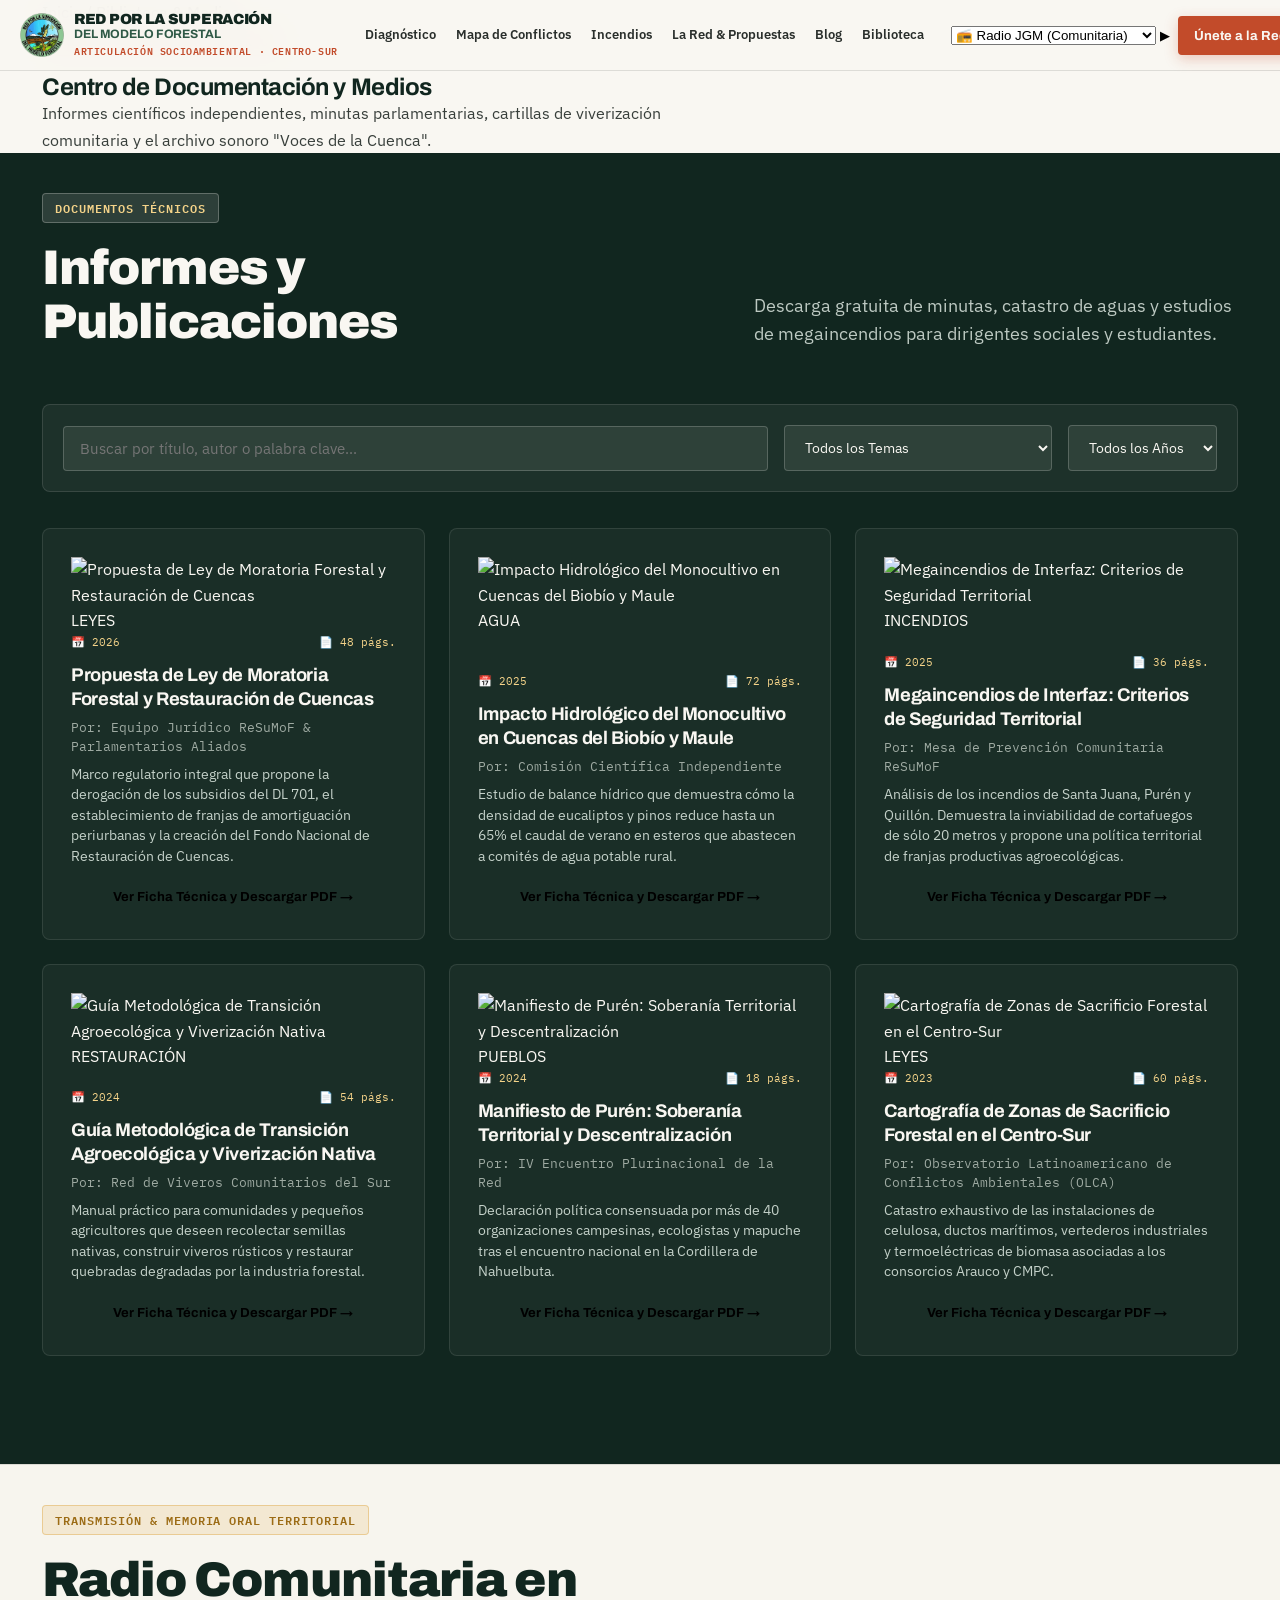
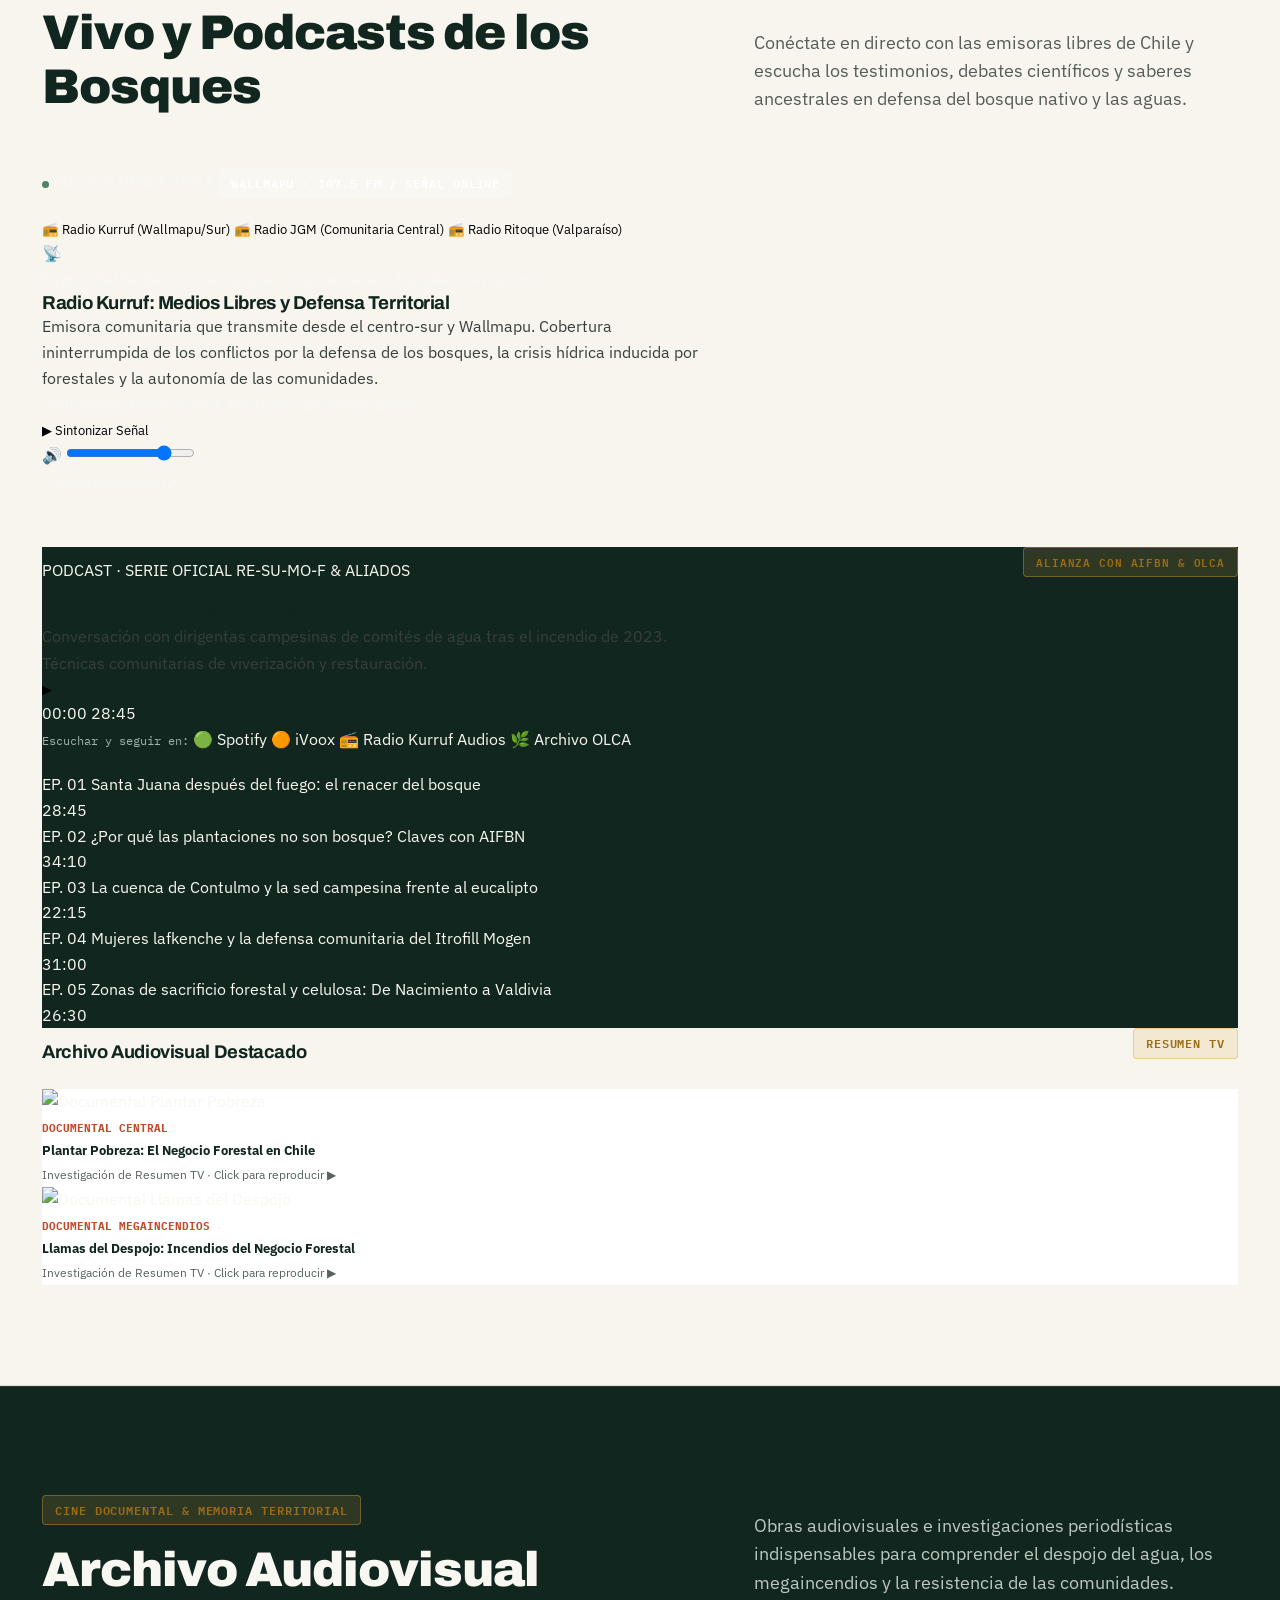
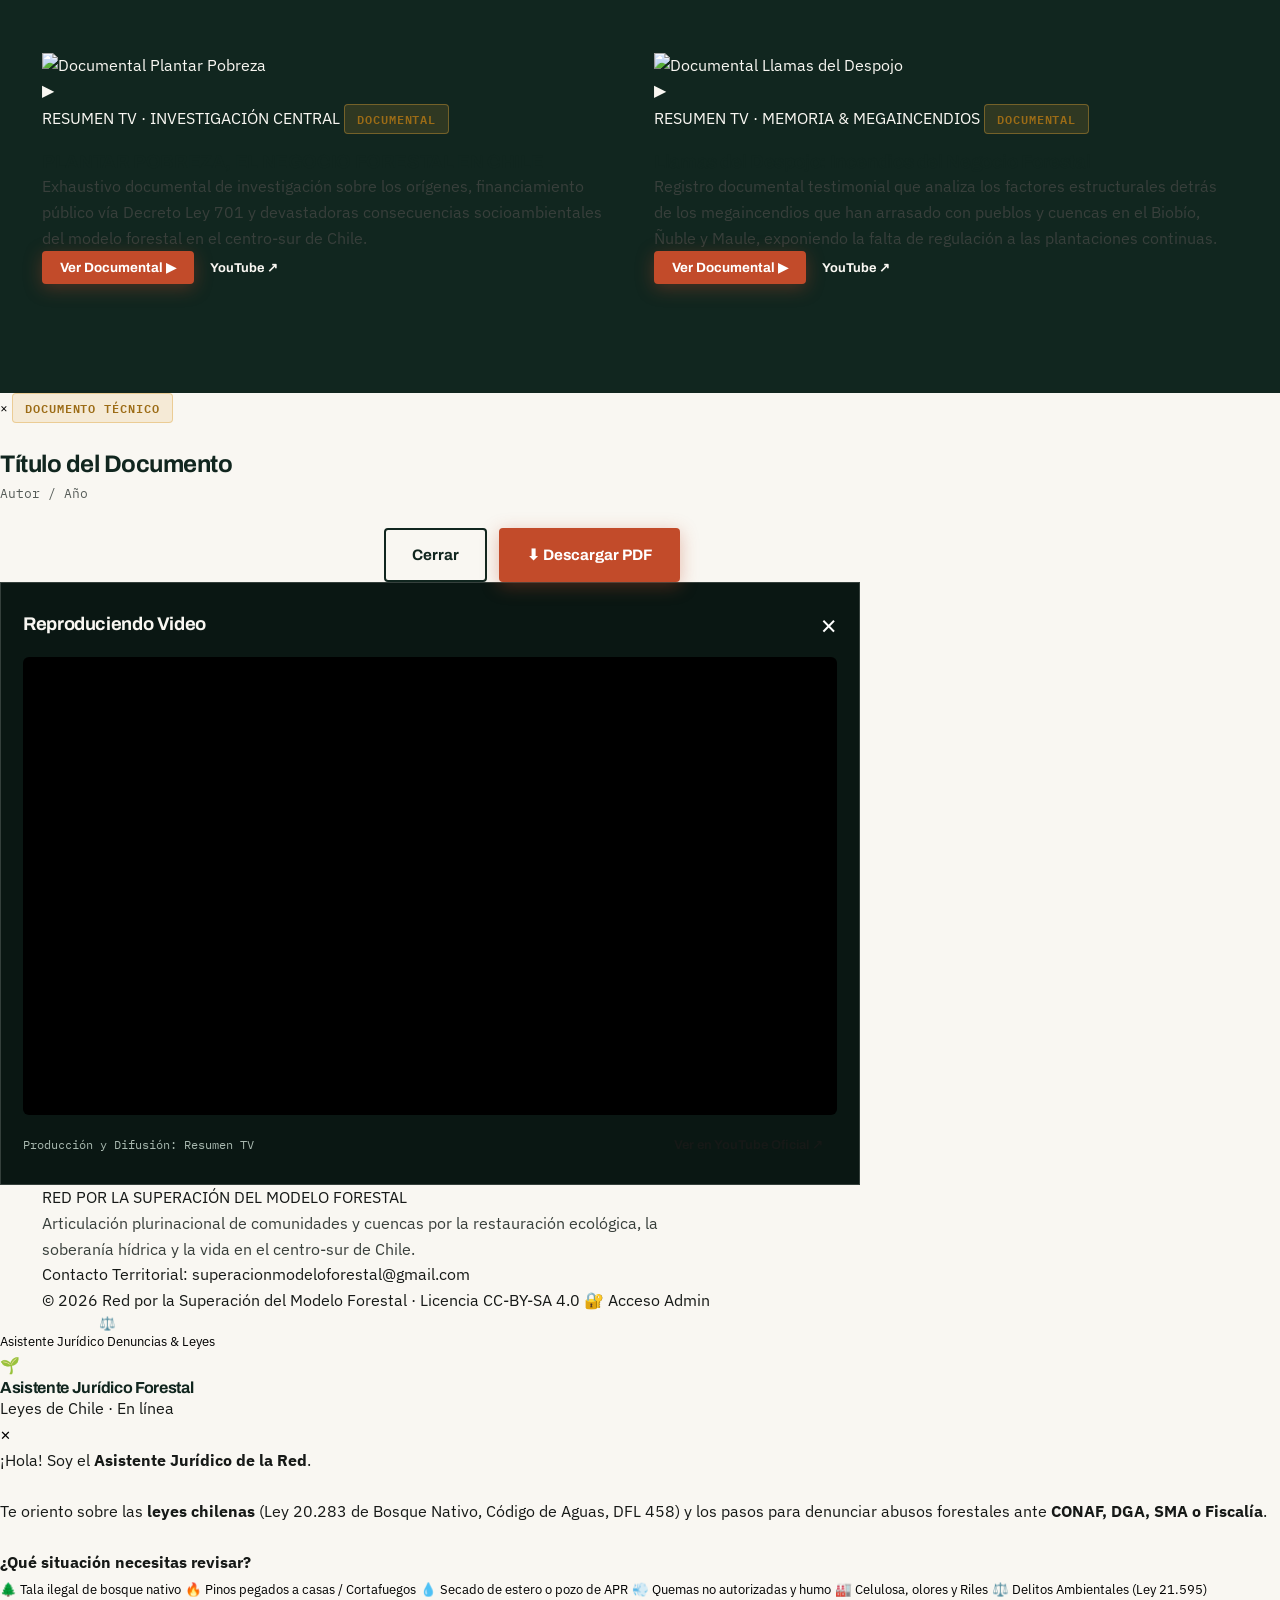
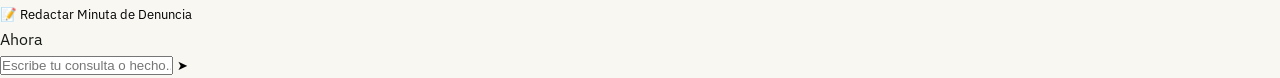
==== commit b30c5570: "fix(audit): redesign header to prevent overflow, fix radio streams, and repair collapsed grids" ====
--- a/biblioteca.html
+++ b/biblioteca.html
@@ -48,16 +48,17 @@
     </nav>
 
     <div class="header-cta-group">
-      <!-- Selector y Reproductor Directo de Radio Comunitaria / Podcast -->
-      <div class="header-audio-widget" id="headerAudioWidget">
-        <select id="headerAudioSelect" class="header-audio-select" aria-label="Seleccionar Radio o Podcast">
-          <option value="kurruf">📻 Radio Kurruf (Wallmapu)</option>
-          <option value="jgm">📻 Radio JGM (Comunitaria)</option>
-          <option value="ritoque">📻 Radio Ritoque (Valparaíso)</option>
-          <option value="podcast1">🎙️ Podcast: Defensa Bosque Nativo</option>
-          <option value="podcast2">🎙️ Podcast: Megaincendios y Monocultivo</option>
+      <!-- Sintonizador Directo de Radio Comunitaria & Podcasts -->
+      <div class="header-audio-widget" id="headerAudioWidget" title="Sintonizador de Radio y Podcasts">
+        <select id="headerAudioSelect" class="header-audio-select" aria-label="Seleccionar Señal de Audio">
+          <option value="jgm" data-src="https://sonic-us.arkeo.cl/8186/stream">📻 Radio JGM (Comunitaria)</option>
+          <option value="ritoque" data-src="https://archi-us.digitalproserver.com/ritoquefm_aac">📻 Radio Ritoque (Valparaíso)</option>
+          <option value="biobio" data-src="https://unlimited3-cl.dps.live/biobiosantiago/mp3/icecast.audio">📻 Radio Biobío (Centro-Sur)</option>
+          <option value="kambio" data-src="https://sonic.streamingchilenos.com/8048/stream">📻 Radio Kambio (Sur)</option>
+          <option value="podcast1" data-src="https://dn721906.ca.archive.org/0/items/AnaLeyAgroforestal/Ana%20ley%20agroforestal.mp3">🎙️ Podcast: Ley Agroforestal</option>
+          <option value="podcast2" data-src="https://upload.wikimedia.org/wikipedia/commons/2/2b/Singing-in-the-Rain-Forest-How-a-Tropical-Bird-Song-Transfers-Information-pone.0001580.s001.ogg">🎙️ Podcast: Canto del Chucao</option>
         </select>
-        <button id="headerAudioPlayBtn" class="header-audio-play-btn" title="Reproducir / Pausar" aria-label="Reproducir señal de audio">
+        <button id="headerAudioPlayBtn" class="header-audio-play-btn" title="Reproducir señal de audio" aria-label="Reproducir o pausar audio">
           <span class="audio-play-icon" id="headerAudioPlayIcon">▶</span>
         </button>
         <div class="audio-wave-anim" id="headerAudioWave" style="display:none;">
@@ -377,7 +378,7 @@
         </p>
       </div>
 
-      <div style="display:grid;grid-template-columns:repeat(auto-fit, minmax(360px, 1fr));gap:28px;" id="audiovisualGrid">
+      <div style="display:grid;grid-template-columns:repeat(auto-fit, minmax(280px, 1fr));gap:28px;" id="audiovisualGrid">
         
         <!-- Documental 1: Plantar Pobreza -->
         <article class="video-card-featured">
--- a/css/style.css
+++ b/css/style.css
@@ -357,30 +357,32 @@
 }
 
 /* 2. Barra Principal del Header */
-/* 2. Barra Principal del Header - Distribución Tripartita: Logo (Izq) | Menú (Centro) | Únete (Der) */
+/* 2. Barra Principal del Header - Distribución: Logo (Izq) | Menú (Centro) | Audio + Únete (Der) */
 .header-container,
 .header-inner {
   max-width: 1440px;
   margin: 0 auto;
-  padding: 0 28px;
-  min-height: 80px;
+  padding: 0 20px;
+  min-height: 70px;
   display: flex;
   align-items: center;
   justify-content: space-between;
-  gap: 16px;
+  gap: 12px;
+  box-sizing: border-box;
+  overflow: visible;
   transition: min-height 0.25s cubic-bezier(0.16, 1, 0.3, 1), padding 0.25s ease;
 }
 
 header.scrolled .header-container,
 header.scrolled .header-inner {
-  min-height: 68px;
-}
-
-/* Identidad Gráfica: Logotipo Agrandado y Jerárquico */
+  min-height: 60px;
+}
+
+/* Identidad Gráfica: Logotipo Proporcional y Jerárquico */
 .brand-logo {
   display: flex;
   align-items: center;
-  gap: 14px;
+  gap: 10px;
   text-decoration: none;
   flex: 0 0 auto;
   transition: opacity 0.2s ease, transform 0.2s ease;
@@ -391,8 +393,8 @@
 }
 
 .brand-crest {
-  width: 56px;
-  height: 56px;
+  width: 44px;
+  height: 44px;
   display: flex;
   align-items: center;
   justify-content: center;
@@ -400,12 +402,12 @@
   transition: transform 0.3s cubic-bezier(0.16, 1, 0.3, 1);
 }
 .brand-logo:hover .brand-crest {
-  transform: scale(1.08) rotate(-2deg);
+  transform: scale(1.05) rotate(-2deg);
 }
 
 .brand-logo-img {
-  width: 56px;
-  height: 56px;
+  width: 44px;
+  height: 44px;
   object-fit: contain;
   display: block;
 }
@@ -425,7 +427,7 @@
 .brand-title-main {
   font-family: 'Archivo', sans-serif;
   font-weight: 900;
-  font-size: 1.05rem;
+  font-size: 0.92rem;
   letter-spacing: -0.02em;
   color: var(--bosque-profundo);
   white-space: nowrap;
@@ -434,7 +436,7 @@
 .brand-title-sub {
   font-family: 'Archivo', sans-serif;
   font-weight: 700;
-  font-size: 0.86rem;
+  font-size: 0.76rem;
   letter-spacing: -0.01em;
   color: var(--verde-musgo);
   white-space: nowrap;
@@ -442,44 +444,44 @@
 
 .brand-tagline {
   font-family: 'IBM Plex Mono', monospace;
-  font-size: 0.65rem;
+  font-size: 0.62rem;
   font-weight: 600;
-  letter-spacing: 0.07em;
+  letter-spacing: 0.06em;
   color: var(--terracota-viva);
   text-transform: uppercase;
-  margin-top: 2px;
+  margin-top: 1px;
   white-space: nowrap;
 }
 
-/* 3. Navegación Desktop Arquitectónica: Alineada y Centrada */
+/* 3. Navegación Desktop Arquitectónica: Alineada y Compacta */
 .nav-desktop {
   display: flex;
   align-items: center;
   justify-content: center;
   flex: 1 1 auto;
-  margin: 0 auto;
+  margin: 0 6px;
 }
 
 .nav-links-track {
   display: flex;
   align-items: center;
   justify-content: center;
-  gap: 4px;
+  gap: 2px;
   border-left: none;
   padding-left: 0;
 }
 
 .nav-link {
-  font-size: 0.86rem;
+  font-size: 0.80rem;
   font-weight: 600;
   color: var(--carbon-medio);
-  padding: 8px 12px;
+  padding: 6px 9px;
   border-radius: var(--radio-sm);
   transition: var(--trans-suave);
   position: relative;
   display: inline-flex;
   align-items: center;
-  gap: 5px;
+  gap: 4px;
   white-space: nowrap;
   background: transparent;
   border: none;
@@ -602,18 +604,18 @@
 .header-cta-group {
   display: flex;
   align-items: center;
-  gap: 12px;
+  gap: 8px;
   flex-shrink: 0;
   margin-left: auto;
 }
 
 .header-cta-btn {
-  padding: 10px 20px;
-  font-size: 0.88rem;
+  padding: 7px 14px;
+  font-size: 0.82rem;
   font-weight: 700;
   display: inline-flex;
   align-items: center;
-  gap: 8px;
+  gap: 6px;
   background: var(--terracota-viva);
   color: var(--blanco-hueso);
   border-radius: var(--radio-sm);
@@ -625,15 +627,15 @@
 .header-cta-btn:hover {
   background: var(--terracota-fuego);
   color: #FFF;
-  transform: translateY(-2px);
-  box-shadow: 0 6px 20px rgba(194, 75, 42, 0.38);
+  transform: translateY(-1px);
+  box-shadow: 0 6px 18px rgba(194, 75, 42, 0.38);
 }
 
 .cta-counter-chip {
   background: rgba(255, 255, 255, 0.22);
-  padding: 2px 7px;
-  border-radius: 10px;
-  font-size: 0.72rem;
+  padding: 1px 6px;
+  border-radius: 8px;
+  font-size: 0.68rem;
   font-family: 'IBM Plex Mono', monospace;
   font-weight: 600;
   letter-spacing: 0.02em;
@@ -1057,9 +1059,13 @@
 }
 
 .slider-img-after-wrapper .slider-img {
-  width: 100%;
+  position: absolute;
+  top: 0;
+  left: 0;
+  width: var(--slider-container-w, 100%);
   height: 100%;
   max-width: none;
+  object-fit: cover;
 }
 
 .slider-badge {
@@ -2822,45 +2828,37 @@
   }
 }
 
-@media (max-width: 1380px) and (min-width: 1081px) {
-  .header-container,
-  .header-inner {
-    padding: 0 16px;
-    gap: 10px;
-  }
-  .brand-logo {
-    gap: 10px;
-  }
-  .brand-crest, .brand-logo-img {
-    width: 48px;
-    height: 48px;
-  }
-  .brand-title-main {
-    font-size: 0.94rem;
-  }
-  .brand-title-sub {
-    font-size: 0.8rem;
-  }
+/* Responsive Header: Breakpoint a 1180px para evitar colapso de menú y desborde */
+@media (max-width: 1340px) and (min-width: 1181px) {
   .brand-tagline {
     display: none;
   }
-  .nav-link {
-    padding: 6px 8px;
-    font-size: 0.79rem;
-  }
-  .header-cta-btn {
-    padding: 8px 14px;
-    font-size: 0.82rem;
-  }
-}
-
-@media (max-width: 1080px) {
-  .nav-desktop, .header-cta-btn {
-    display: none;
+  .header-audio-select {
+    max-width: 110px;
+  }
+}
+
+@media (max-width: 1180px) {
+  .nav-desktop {
+    display: none !important;
   }
   .mobile-menu-btn {
     display: flex;
+    margin-left: 0;
+  }
+  .header-cta-group {
+    display: flex;
+    align-items: center;
+    gap: 8px;
     margin-left: auto;
+  }
+  .header-cta-btn {
+    display: inline-flex !important;
+    padding: 6px 12px;
+    font-size: 0.78rem;
+  }
+  .brand-tagline {
+    display: none;
   }
   .status-detail, .status-right {
     display: none;
@@ -2873,25 +2871,40 @@
 @media (max-width: 768px) {
   .header-container,
   .header-inner {
-    min-height: 64px;
-    padding: 0 16px;
+    min-height: 60px;
+    padding: 0 12px;
+    gap: 8px;
   }
   .brand-crest, .brand-logo-img {
-    width: 44px;
-    height: 44px;
+    width: 38px;
+    height: 38px;
   }
   .top-status-bar {
     font-size: 0.65rem;
     height: 28px;
   }
   .brand-title-main {
-    font-size: 0.86rem;
+    font-size: 0.84rem;
   }
   .brand-title-sub {
-    font-size: 0.75rem;
+    display: none;
   }
   .brand-tagline {
     display: none;
+  }
+  .header-audio-select {
+    display: none;
+  }
+  .header-audio-widget {
+    padding: 2px 6px;
+    gap: 4px;
+  }
+  .cta-counter-chip {
+    display: none;
+  }
+  .header-cta-btn {
+    padding: 6px 10px;
+    font-size: 0.76rem;
   }
   .hero-section {
     margin-top: 88px;
@@ -3736,11 +3749,11 @@
 .header-audio-widget {
   display: inline-flex;
   align-items: center;
-  gap: 8px;
+  gap: 6px;
   background: rgba(17, 38, 31, 0.06);
-  border: 1px solid rgba(17, 38, 31, 0.14);
+  border: 1px solid rgba(17, 38, 31, 0.16);
   border-radius: 999px;
-  padding: 4px 10px 4px 6px;
+  padding: 3px 8px 3px 4px;
   transition: all 0.2s ease;
   flex-shrink: 0;
 }
@@ -3750,9 +3763,11 @@
   border-color: rgba(17, 38, 31, 0.25);
 }
 
-.header-audio-btn {
-  width: 32px;
-  height: 32px;
+.header-audio-btn,
+.header-audio-play-btn {
+  width: 28px;
+  height: 28px;
+  min-width: 28px;
   border-radius: 50%;
   background: var(--bosque-profundo);
   color: var(--ambar-suave);
@@ -3761,45 +3776,40 @@
   display: flex;
   align-items: center;
   justify-content: center;
-  font-size: 0.85rem;
+  font-size: 0.78rem;
   transition: all 0.2s cubic-bezier(0.16, 1, 0.3, 1);
   box-shadow: 0 2px 8px rgba(10, 22, 18, 0.2);
   flex-shrink: 0;
-}
-
-.header-audio-btn:hover {
+  padding: 0;
+}
+
+.header-audio-btn:hover,
+.header-audio-play-btn:hover {
   transform: scale(1.08);
   background: var(--terracota-viva);
   color: #FFF;
 }
 
-.header-audio-btn.playing {
+.header-audio-btn.playing,
+.header-audio-play-btn.playing {
   background: var(--terracota-viva);
   color: #FFF;
-}
-
-.audio-widget-select-wrap {
-  display: flex;
-  align-items: center;
-  gap: 6px;
-}
-
-.audio-widget-icon {
-  font-size: 0.95rem;
-  line-height: 1;
 }
 
 .header-audio-select {
   background: transparent;
   border: none;
   font-family: 'IBM Plex Sans', sans-serif;
-  font-size: 0.78rem;
+  font-size: 0.74rem;
   font-weight: 600;
   color: var(--carbon-medio);
   cursor: pointer;
-  max-width: 195px;
+  max-width: 130px;
   outline: none;
-  padding-right: 4px;
+  padding-right: 2px;
+  text-overflow: ellipsis;
+  white-space: nowrap;
+  overflow: hidden;
 }
 
 .header-audio-select option {
@@ -3808,45 +3818,59 @@
   font-size: 0.82rem;
 }
 
-.audio-wave-bars {
-  display: flex;
-  align-items: center;
+.audio-wave-bars,
+.audio-wave-anim {
+  display: flex;
+  align-items: flex-end;
   gap: 2px;
-  height: 14px;
+  height: 12px;
   padding: 0 2px;
 }
 
-.audio-wave-bars span {
-  width: 2.5px;
+.audio-wave-bars span,
+.audio-wave-anim span {
+  width: 2px;
   height: 4px;
   background: var(--terracota-viva);
   border-radius: 2px;
   transition: height 0.2s ease;
 }
 
-.header-audio-widget.playing .audio-wave-bars span {
+.header-audio-widget.playing .audio-wave-bars span,
+.header-audio-widget.playing .audio-wave-anim span {
   animation: audioWave 0.8s ease-in-out infinite alternate;
 }
 
-.header-audio-widget.playing .audio-wave-bars span:nth-child(1) { animation-delay: 0.0s; }
-.header-audio-widget.playing .audio-wave-bars span:nth-child(2) { animation-delay: 0.2s; }
-.header-audio-widget.playing .audio-wave-bars span:nth-child(3) { animation-delay: 0.4s; }
-.header-audio-widget.playing .audio-wave-bars span:nth-child(4) { animation-delay: 0.1s; }
+.header-audio-widget.playing .audio-wave-bars span:nth-child(1),
+.header-audio-widget.playing .audio-wave-anim span:nth-child(1) { animation-delay: 0.0s; }
+.header-audio-widget.playing .audio-wave-bars span:nth-child(2),
+.header-audio-widget.playing .audio-wave-anim span:nth-child(2) { animation-delay: 0.2s; }
+.header-audio-widget.playing .audio-wave-bars span:nth-child(3),
+.header-audio-widget.playing .audio-wave-anim span:nth-child(3) { animation-delay: 0.4s; }
 
 @keyframes audioWave {
-  0% { height: 4px; }
-  100% { height: 14px; }
-}
-
-@media (max-width: 900px) {
-  .header-audio-select {
-    max-width: 130px;
-  }
-}
-@media (max-width: 600px) {
-  .header-audio-select {
-    display: none;
-  }
+  0% { height: 3px; }
+  100% { height: 12px; }
+}
+
+/* Grillas Responsivas y Correcciones de Colapso */
+.grid-2-responsive {
+  display: grid;
+  grid-template-columns: 1fr 1fr;
+  gap: 32px;
+  align-items: center;
+}
+@media (max-width: 880px) {
+  .grid-2-responsive {
+    grid-template-columns: 1fr;
+    gap: 24px;
+  }
+}
+
+.organizaciones-grid {
+  display: grid;
+  grid-template-columns: repeat(auto-fill, minmax(290px, 1fr));
+  gap: 22px;
 }
 
 /* ==========================================================================
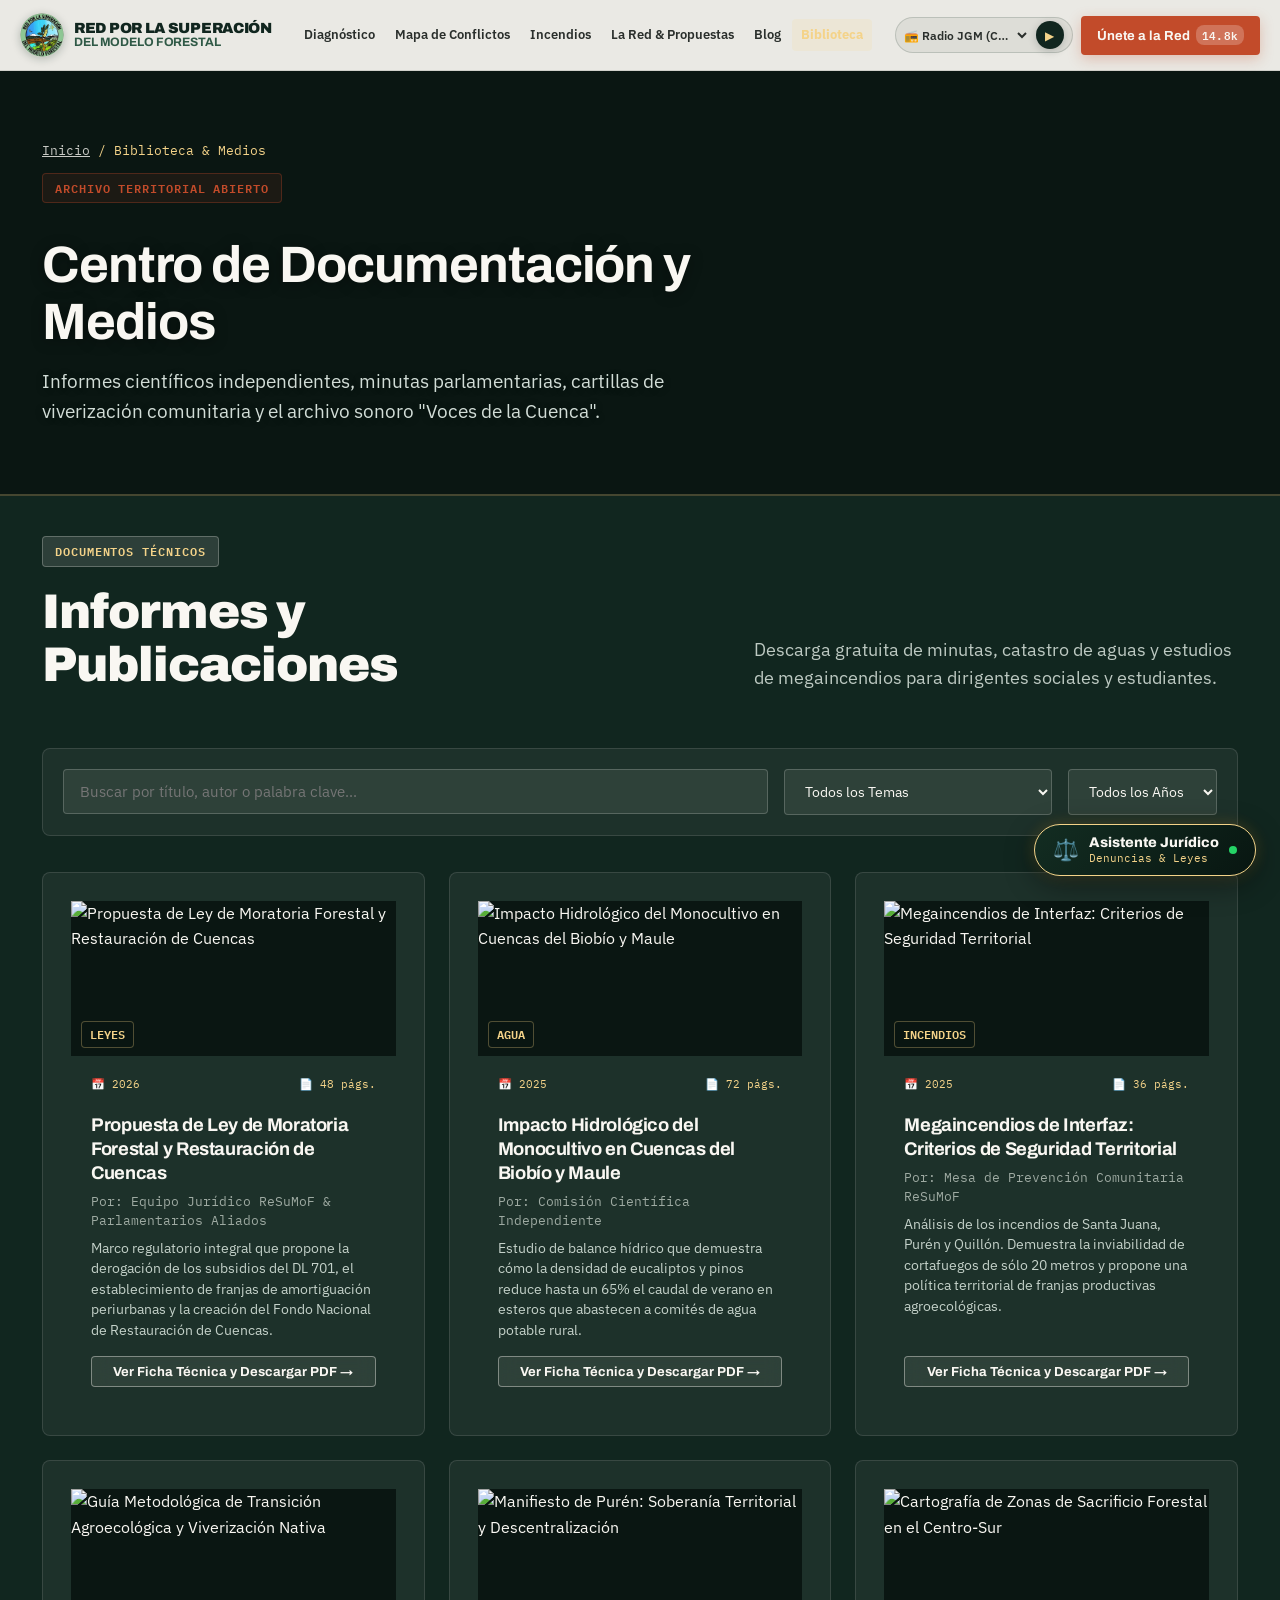
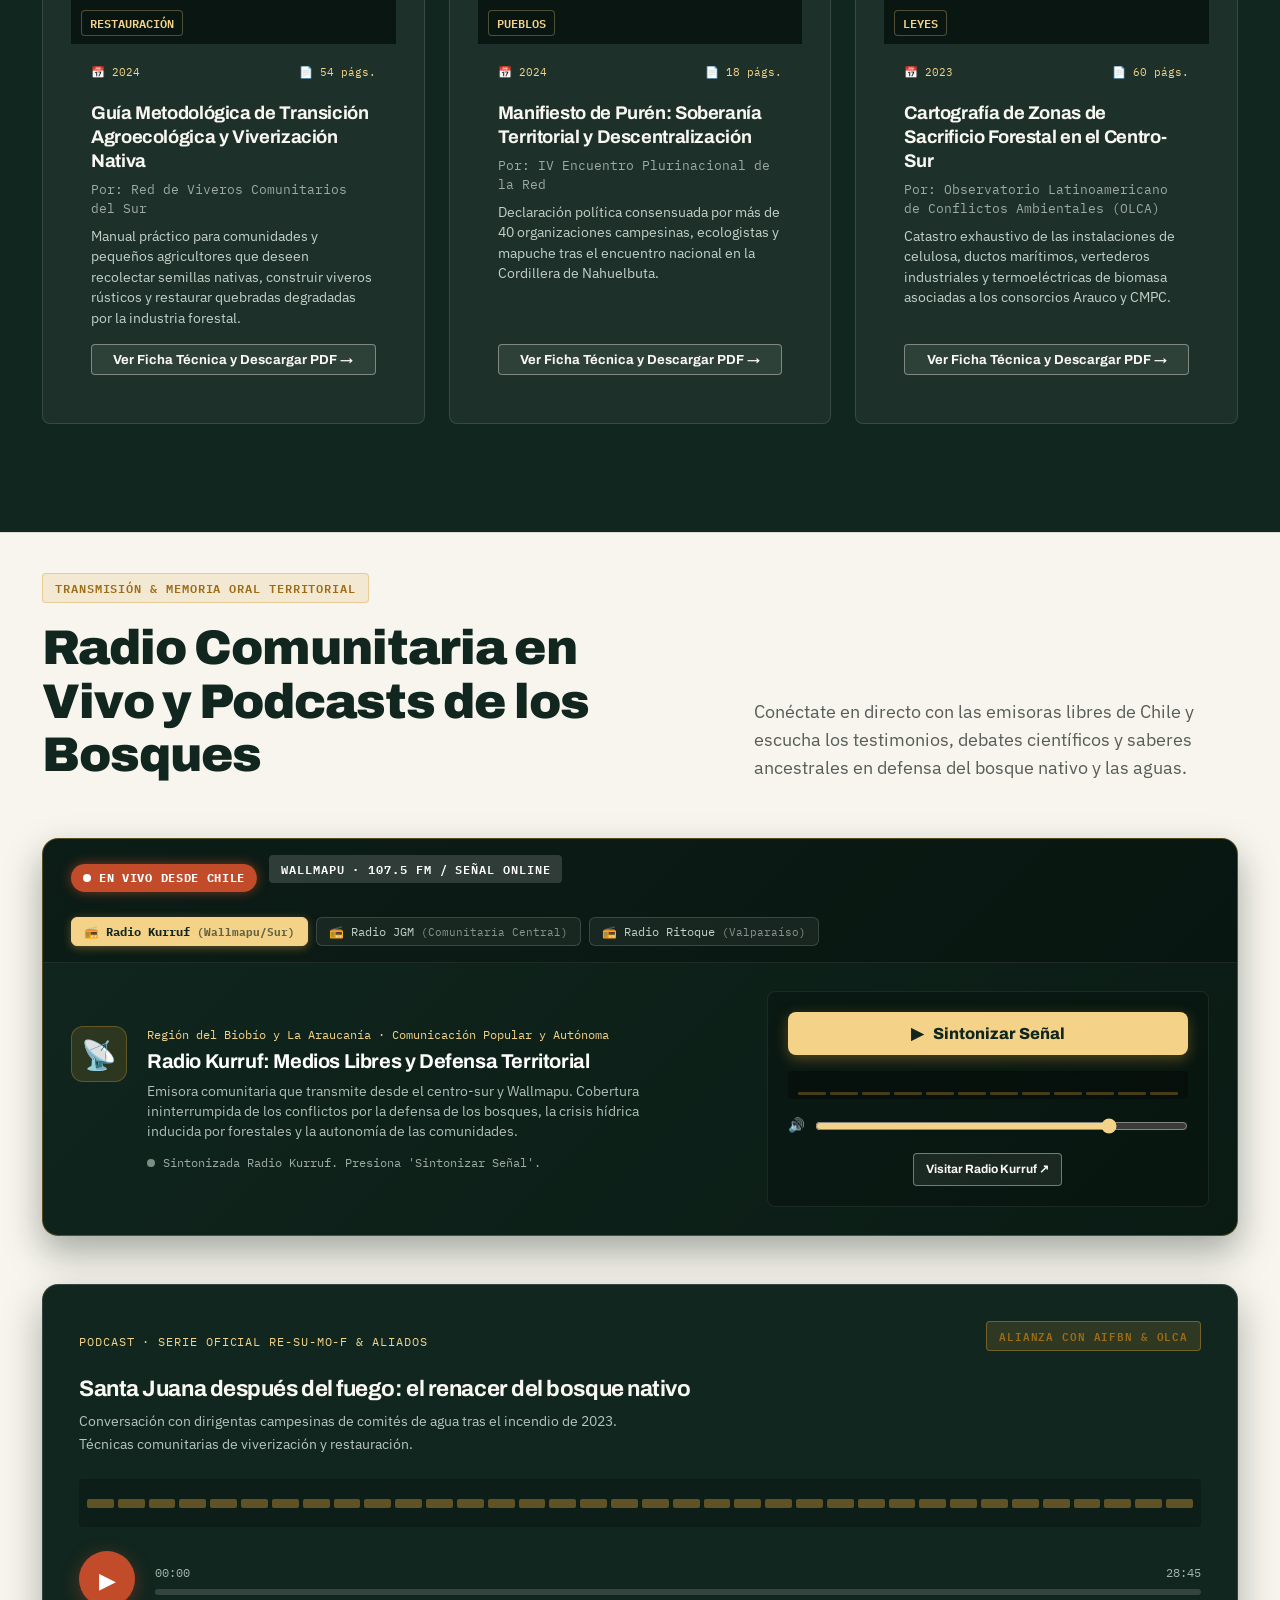
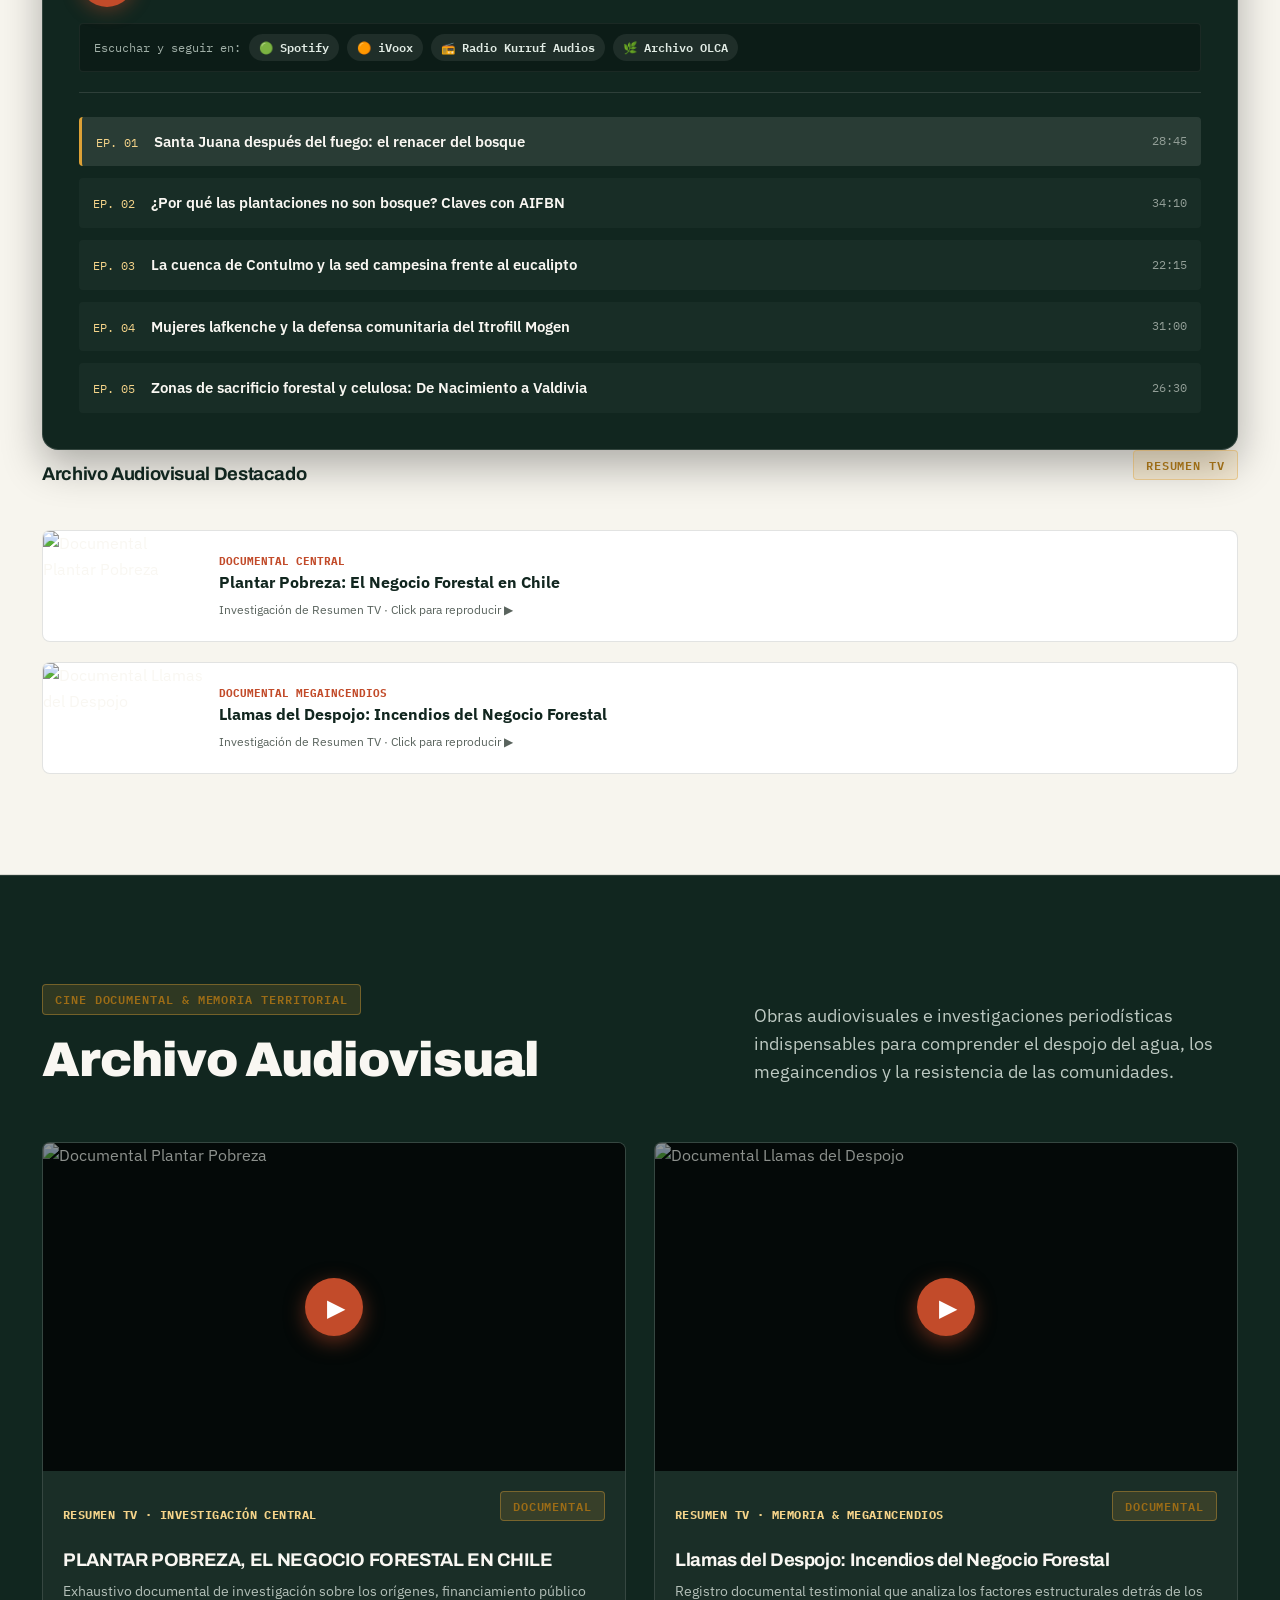
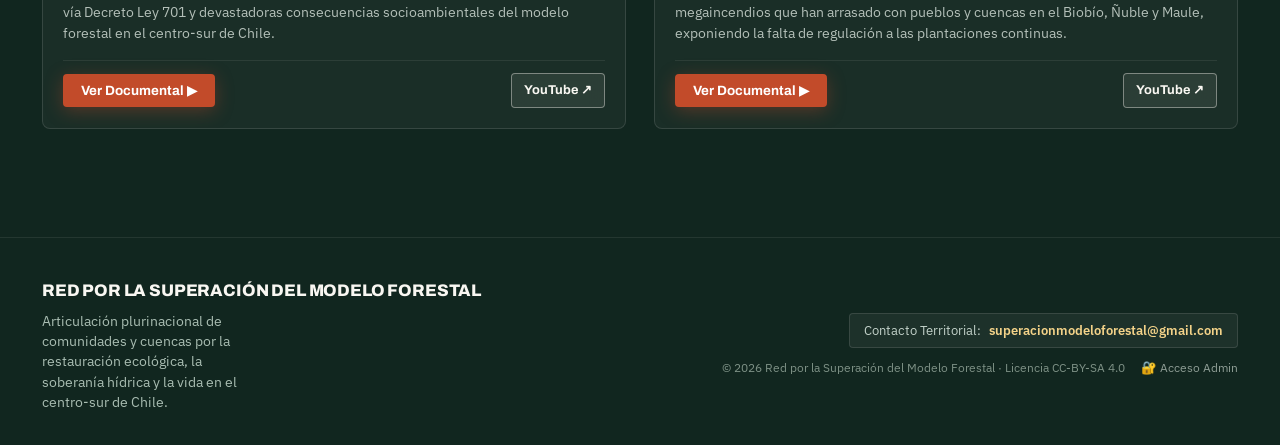
==== commit a8bd76fa: "fix(styles): fix unclosed CSS rule, align hero content and button styles" ====
--- a/biblioteca.html
+++ b/biblioteca.html
@@ -16,7 +16,7 @@
 <link rel="apple-touch-icon" href="img/favicon.png">
 
 <!-- Estilos Unificados -->
-<link rel="stylesheet" href="css/style.css">
+<link rel="stylesheet" href="css/style.css?v=20261004d">
 </head>
 <body>
 
--- a/css/style.css
+++ b/css/style.css
@@ -172,13 +172,15 @@
   transform: translateY(-2px);
 }
 
-.btn-ghost-light {
+.btn-ghost-light,
+.btn-outline-light {
   background: rgba(249, 247, 242, 0.08);
   color: var(--blanco-hueso);
   border: 1.5px solid rgba(249, 247, 242, 0.4);
   backdrop-filter: blur(8px);
 }
-.btn-ghost-light:hover {
+.btn-ghost-light:hover,
+.btn-outline-light:hover {
   background: var(--blanco-hueso);
   color: var(--bosque-profundo);
   border-color: var(--blanco-hueso);
@@ -794,19 +796,19 @@
    ========================================================================== */
 .hero-section {
   position: relative;
-  min-height: 100vh;
-  margin-top: 100px;
-  display: flex;
-  flex-direction: column;
-  justify-content: flex-end;
-  padding: 90px 0 64px;
+  min-height: calc(100vh - 80px);
+  margin-top: 80px;
+  display: flex;
+  flex-direction: column;
+  justify-content: center;
+  padding: 80px 0 60px;
   color: var(--blanco-hueso);
   background-color: var(--bosque-nocturno);
   background-image: 
-    linear-gradient(180deg, rgba(10, 22, 18, 0.45) 0%, rgba(10, 22, 18, 0.82) 60%, var(--bosque-nocturno) 100%),
+    linear-gradient(180deg, rgba(10, 22, 18, 0.65) 0%, rgba(10, 22, 18, 0.88) 100%),
     url('https://images.unsplash.com/photo-1542273917363-3b1817f69a2d?auto=format&fit=crop&w=2200&q=85');
   background-size: cover;
-  background-position: center 30%;
+  background-position: center;
   background-attachment: fixed;
   overflow: hidden;
 }
@@ -839,7 +841,8 @@
   display: block;
 }
 
-.hero-description {
+.hero-description,
+.hero-lead {
   font-size: clamp(1.1rem, 2vw, 1.35rem);
   color: #D6DCD8;
   max-width: 62ch;
@@ -848,7 +851,8 @@
   font-weight: 400;
 }
 
-.hero-actions-row {
+.hero-actions-row,
+.hero-actions {
   display: flex;
   gap: 16px;
   flex-wrap: wrap;
@@ -1842,7 +1846,6 @@
   border-top: 1px solid rgba(249, 247, 242, 0.08);
 }
 
-#multimedia h2 {
 /* ==========================================================================
    RADIO COMUNITARIA EN VIVO & PODCAST DE LOS BOSQUES
    ========================================================================== */
@@ -2450,14 +2453,20 @@
 
 .post-image-wrapper {
   position: relative;
-  aspect-ratio: 16/10;
+  width: 100%;
+  height: 220px;
+  max-height: 220px;
   overflow: hidden;
+  background-color: var(--carbon-claro, #1b2e26);
 }
 
 .post-image-wrapper img {
   width: 100%;
   height: 100%;
+  max-height: 220px;
   object-fit: cover;
+  object-position: center;
+  display: block;
   transition: transform 0.4s ease;
 }
 
@@ -3218,84 +3227,176 @@
   color: #FFF;
   font-family: 'IBM Plex Mono', monospace;
   font-size: 0.8rem;
-  padding: 4px 10px;
+  padding: 5px 12px;
   border-radius: var(--radio-sm);
   font-weight: 700;
   display: inline-flex;
   align-items: center;
   gap: 6px;
+  letter-spacing: 0.03em;
+  box-shadow: 0 4px 12px rgba(214, 64, 32, 0.3);
 }
 .fire-danger-card {
   background: linear-gradient(145deg, #1C0F0B 0%, #2A130C 100%);
-  border: 1px solid rgba(214, 64, 32, 0.35);
+  border: 1px solid rgba(214, 64, 32, 0.45);
   border-radius: var(--radio-lg);
-  padding: 28px;
-  color: var(--blanco-hueso);
-  box-shadow: 0 16px 36px rgba(214, 64, 32, 0.15);
+  padding: 32px;
+  color: var(--blanco-hueso);
+  box-shadow: 0 16px 36px rgba(214, 64, 32, 0.2);
 }
 .fire-stats-strip {
   display: grid;
-  grid-template-columns: repeat(auto-fit, minmax(200px, 1fr));
-  gap: 20px;
+  grid-template-columns: repeat(auto-fit, minmax(220px, 1fr));
+  gap: 22px;
   margin: 32px 0;
 }
 .fire-stat-box {
   background: #FFF;
   border: 1px solid var(--borde-suave);
-  border-left: 4px solid var(--terracota-fuego);
+  border-top: 4px solid var(--terracota-fuego);
   border-radius: var(--radio-md);
-  padding: 20px;
+  padding: 24px 22px;
   box-shadow: var(--sombra-card);
+  transition: transform 0.25s ease, box-shadow 0.25s ease;
+  display: flex;
+  flex-direction: column;
+}
+.fire-stat-box:hover {
+  transform: translateY(-4px);
+  box-shadow: var(--sombra-hover);
+  border-color: var(--terracota-fuego);
 }
 .fire-stat-box .num {
   font-family: 'Archivo', sans-serif;
-  font-size: 2.3rem;
+  font-size: 2.6rem;
   font-weight: 900;
   color: var(--terracota-fuego);
   line-height: 1;
-  margin-bottom: 6px;
+  margin-bottom: 8px;
+  letter-spacing: -0.02em;
 }
 .fire-stat-box .desc {
-  font-size: 0.9rem;
+  font-size: 0.92rem;
   color: var(--carbon-medio);
-  line-height: 1.4;
+  line-height: 1.5;
+  margin-top: auto;
 }
 .firebreak-infographic {
-  background: var(--bosque-profundo);
+  background: linear-gradient(145deg, var(--bosque-profundo) 0%, #0e221b 100%);
   color: var(--blanco-hueso);
   border-radius: var(--radio-lg);
-  padding: 36px;
-  margin: 40px 0;
+  padding: 40px;
+  margin: 36px 0;
   position: relative;
   overflow: hidden;
-  border: 1px solid rgba(244, 211, 137, 0.2);
+  border: 1px solid rgba(244, 211, 137, 0.25);
+  box-shadow: 0 20px 48px rgba(0, 0, 0, 0.2);
 }
 .firebreak-visual {
   display: grid;
-  grid-template-columns: 1fr 1.5fr 1fr;
-  gap: 16px;
-  margin-top: 24px;
+  grid-template-columns: 1fr 1.6fr 1fr;
+  gap: 18px;
+  margin-top: 28px;
   align-items: stretch;
 }
 .firebreak-zone {
   border-radius: var(--radio-md);
-  padding: 20px;
-  display: flex;
-  flex-direction: column;
-  justify-content: center;
+  padding: 24px 20px;
+  display: flex;
+  flex-direction: column;
+  justify-content: flex-start;
   text-align: center;
+  transition: transform 0.2s ease;
+}
+.firebreak-zone:hover {
+  transform: translateY(-2px);
 }
 .firebreak-zone.pueblo {
-  background: rgba(43, 105, 121, 0.3);
+  background: rgba(43, 105, 121, 0.35);
   border: 1px solid var(--azul-glaciar);
 }
 .firebreak-zone.buffer {
-  background: rgba(244, 211, 137, 0.15);
+  background: rgba(244, 211, 137, 0.18);
   border: 2px dashed var(--ambar-tierra);
+  box-shadow: 0 0 24px rgba(244, 211, 137, 0.08);
 }
 .firebreak-zone.pino {
-  background: rgba(214, 64, 32, 0.25);
+  background: rgba(214, 64, 32, 0.28);
   border: 1px solid var(--terracota-viva);
+}
+
+/* Tarjetas de Beneficios del Bosque Nativo */
+.diag-card {
+  background: #FFF;
+  border: 1px solid var(--borde-suave);
+  border-radius: var(--radio-lg);
+  padding: 30px 26px;
+  box-shadow: var(--sombra-card);
+  transition: transform var(--trans-suave), box-shadow var(--trans-suave), border-color var(--trans-suave);
+  display: flex;
+  flex-direction: column;
+}
+.diag-card:hover {
+  transform: translateY(-5px);
+  box-shadow: var(--sombra-hover);
+  border-color: var(--verde-nativo);
+}
+.diag-card-icon {
+  font-size: 2.2rem;
+  margin-bottom: 16px;
+  line-height: 1;
+}
+.diag-card h4 {
+  font-size: 1.25rem;
+  color: var(--bosque-profundo);
+  margin-bottom: 12px;
+  line-height: 1.3;
+}
+.diag-card p {
+  font-size: 0.94rem;
+  color: var(--carbon-medio);
+  line-height: 1.6;
+  margin: 0;
+}
+
+/* Tabla Comparativa de Fuego */
+.fire-compare-card {
+  background: linear-gradient(150deg, #10211a 0%, #081410 100%);
+  color: var(--blanco-hueso);
+  padding: 32px;
+  border-radius: var(--radio-lg);
+  border: 1px solid rgba(214, 64, 32, 0.45);
+  box-shadow: 0 16px 36px rgba(0, 0, 0, 0.25);
+  overflow-x: auto;
+}
+.fire-compare-card h3 {
+  color: #F4D389;
+  font-size: 1.35rem;
+  margin-bottom: 20px;
+  letter-spacing: -0.01em;
+}
+.fire-compare-table {
+  width: 100%;
+  border-collapse: collapse;
+  font-size: 0.9rem;
+  min-width: 380px;
+}
+.fire-compare-table th {
+  padding: 12px 10px;
+  border-bottom: 1px solid rgba(255, 255, 255, 0.2);
+  font-family: 'IBM Plex Mono', monospace;
+  font-size: 0.8rem;
+  text-transform: uppercase;
+  letter-spacing: 0.05em;
+  text-align: left;
+}
+.fire-compare-table td {
+  padding: 14px 10px;
+  border-bottom: 1px solid rgba(255, 255, 255, 0.08);
+  line-height: 1.45;
+}
+.fire-compare-table tr:last-child td {
+  border-bottom: none;
 }
 .fire-timeline {
   display: flex;
@@ -3306,7 +3407,7 @@
   padding-left: 28px;
 }
 .fire-timeline::before {
-  content: ;
+  content: "";
   position: absolute;
   left: 8px;
   top: 8px;
@@ -3319,15 +3420,21 @@
   position: relative;
   background: #FFF;
   border: 1px solid var(--borde-suave);
+  border-left: 3px solid var(--terracota-fuego);
   border-radius: var(--radio-md);
-  padding: 20px;
+  padding: 24px 26px;
   box-shadow: var(--sombra-card);
+  transition: transform 0.2s ease, box-shadow 0.2s ease;
+}
+.fire-timeline-item:hover {
+  transform: translateX(4px);
+  box-shadow: var(--sombra-hover);
 }
 .fire-timeline-item::after {
-  content: ;
+  content: "";
   position: absolute;
-  left: -26px;
-  top: 24px;
+  left: -27px;
+  top: 28px;
   width: 14px;
   height: 14px;
   border-radius: 50%;
@@ -4252,5 +4359,147 @@
   }
 }
 
-
-
+/* ==========================================================================
+   ESTILOS EDITORIALES DE LA SECCIÓN INCENDIOS
+   ========================================================================== */
+.fire-analysis-card {
+  background: #FFFFFF;
+  border: 1px solid var(--borde-suave);
+  border-radius: var(--radio-lg);
+  padding: 34px 32px;
+  box-shadow: var(--sombra-card);
+  display: flex;
+  flex-direction: column;
+  justify-content: space-between;
+  height: 100%;
+}
+
+.fire-analysis-card .card-lead-text {
+  font-size: 1.05rem;
+  line-height: 1.7;
+  color: var(--carbon-medio);
+  margin-bottom: 20px;
+}
+
+.fire-analysis-card .card-secondary-text {
+  font-size: 0.98rem;
+  line-height: 1.65;
+  color: var(--carbon-suave);
+  margin-bottom: 24px;
+}
+
+.fire-callout-box {
+  background: var(--blanco-pergamino);
+  border-left: 4px solid var(--terracota-fuego);
+  border-radius: var(--radio-md);
+  padding: 20px 22px;
+  margin-top: auto;
+}
+
+.fire-callout-box strong {
+  display: block;
+  color: var(--terracota-oscura);
+  font-size: 0.96rem;
+  margin-bottom: 6px;
+  font-weight: 700;
+}
+
+.fire-callout-box p {
+  font-size: 0.92rem;
+  line-height: 1.6;
+  color: var(--carbon-medio);
+  margin: 0;
+}
+
+/* Tarjetas de Beneficio del Bosque Nativo */
+.fire-benefits-grid {
+  display: grid;
+  grid-template-columns: repeat(auto-fit, minmax(280px, 1fr));
+  gap: 24px;
+  margin-top: 40px;
+}
+
+.fire-benefit-card {
+  background: #FFFFFF;
+  border: 1px solid var(--borde-suave);
+  border-radius: var(--radio-md);
+  padding: 28px 26px;
+  box-shadow: var(--sombra-card);
+  transition: transform 0.25s ease, box-shadow 0.25s ease;
+  display: flex;
+  flex-direction: column;
+}
+
+.fire-benefit-card:hover {
+  transform: translateY(-4px);
+  box-shadow: var(--sombra-hover);
+  border-color: rgba(30, 77, 43, 0.3);
+}
+
+.fire-benefit-tag {
+  font-family: 'IBM Plex Mono', monospace;
+  font-size: 0.72rem;
+  font-weight: 700;
+  text-transform: uppercase;
+  letter-spacing: 0.08em;
+  color: var(--verde-nativo);
+  margin-bottom: 12px;
+}
+
+.fire-benefit-icon {
+  font-size: 2.2rem;
+  margin-bottom: 14px;
+  display: inline-block;
+}
+
+.fire-benefit-card h4 {
+  font-size: 1.25rem;
+  font-weight: 800;
+  color: var(--bosque-profundo);
+  margin-bottom: 12px;
+  line-height: 1.3;
+}
+
+.fire-benefit-card p {
+  font-size: 0.94rem;
+  line-height: 1.65;
+  color: var(--carbon-medio);
+  margin: 0;
+}
+
+/* Banner de Llamado a la Acción */
+.fire-action-banner {
+  background: linear-gradient(135deg, var(--bosque-profundo) 0%, #0d2218 100%);
+  color: var(--blanco-hueso);
+  border-radius: var(--radio-lg);
+  padding: 36px 40px;
+  margin-top: 50px;
+  display: flex;
+  align-items: center;
+  justify-content: space-between;
+  flex-wrap: wrap;
+  gap: 24px;
+  border: 1px solid rgba(244, 211, 137, 0.2);
+  box-shadow: var(--sombra-card);
+}
+
+.fire-action-content h4 {
+  font-size: 1.4rem;
+  font-weight: 800;
+  color: var(--blanco-hueso);
+  margin-bottom: 8px;
+}
+
+.fire-action-content p {
+  font-size: 0.96rem;
+  color: #C6D4CC;
+  max-width: 65ch;
+  line-height: 1.55;
+  margin: 0;
+}
+
+@media (max-width: 768px) {
+  .fire-action-banner {
+    padding: 28px 24px;
+  }
+}
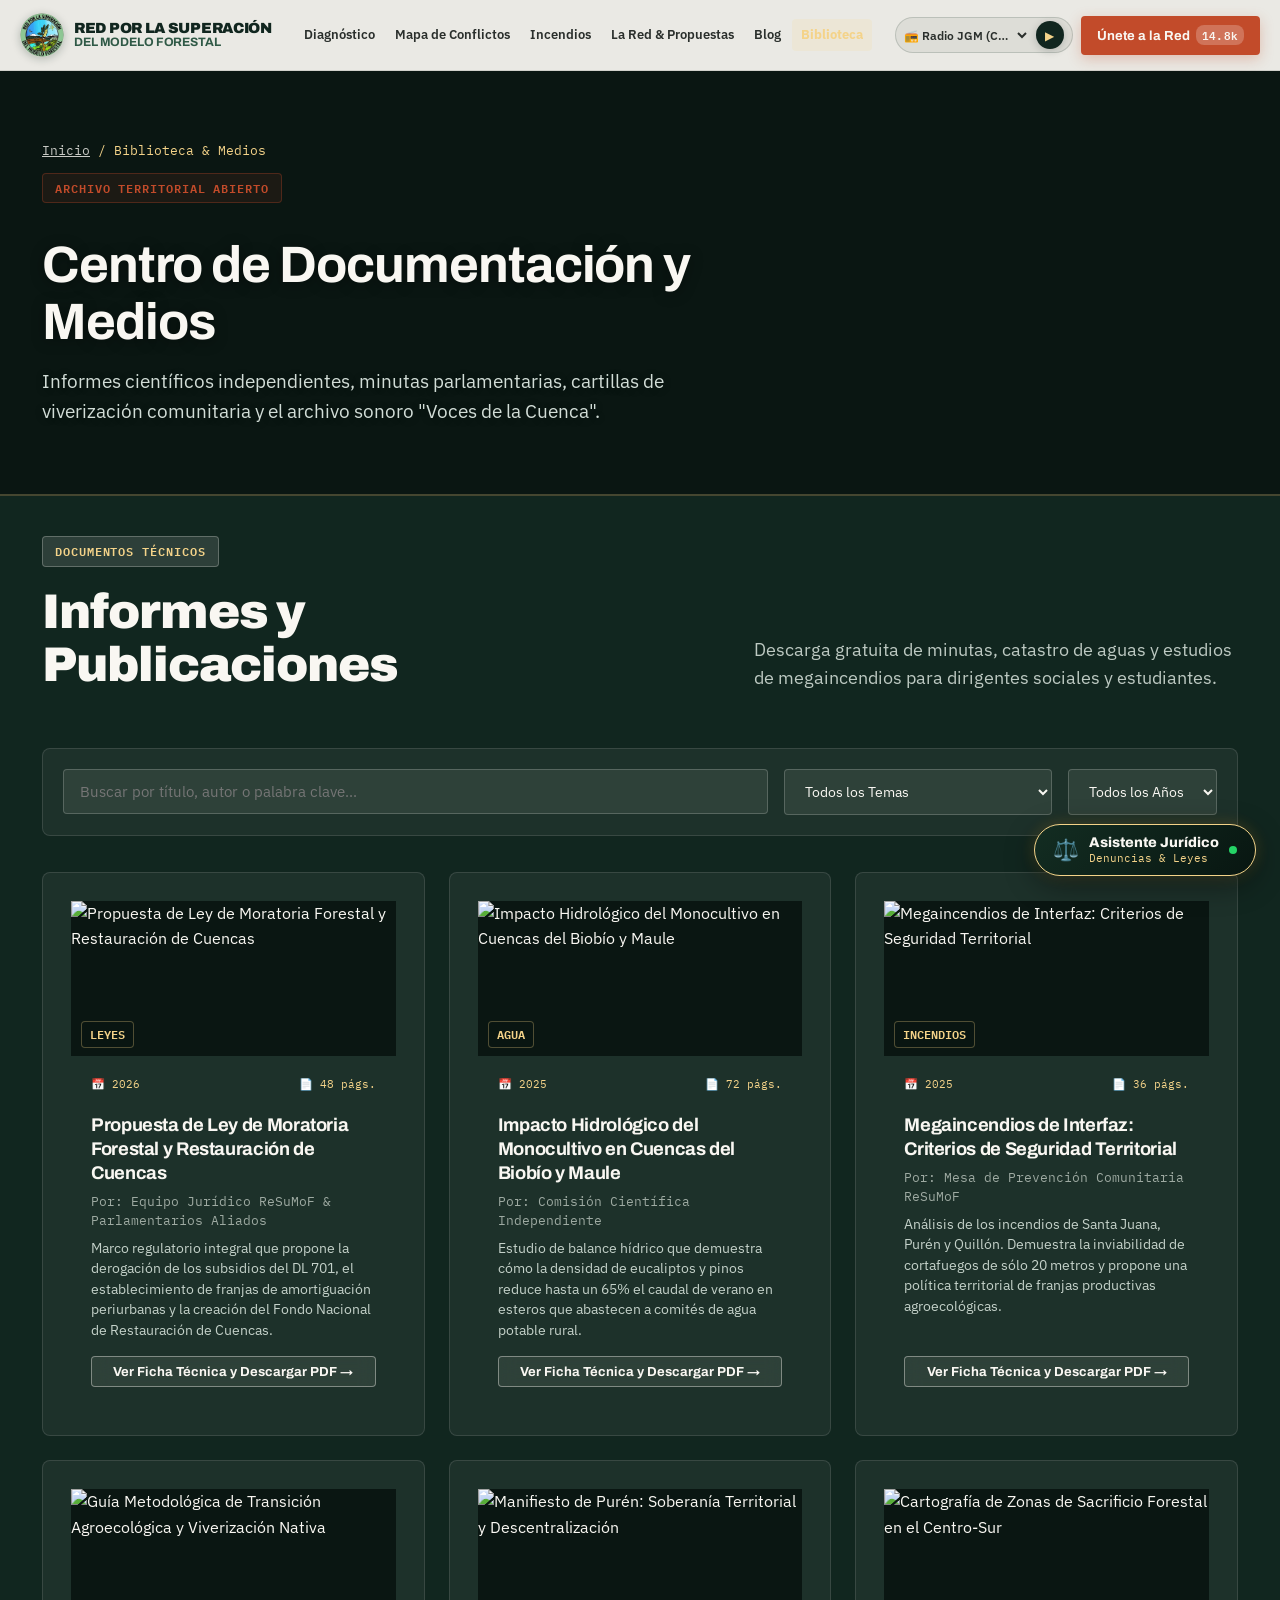
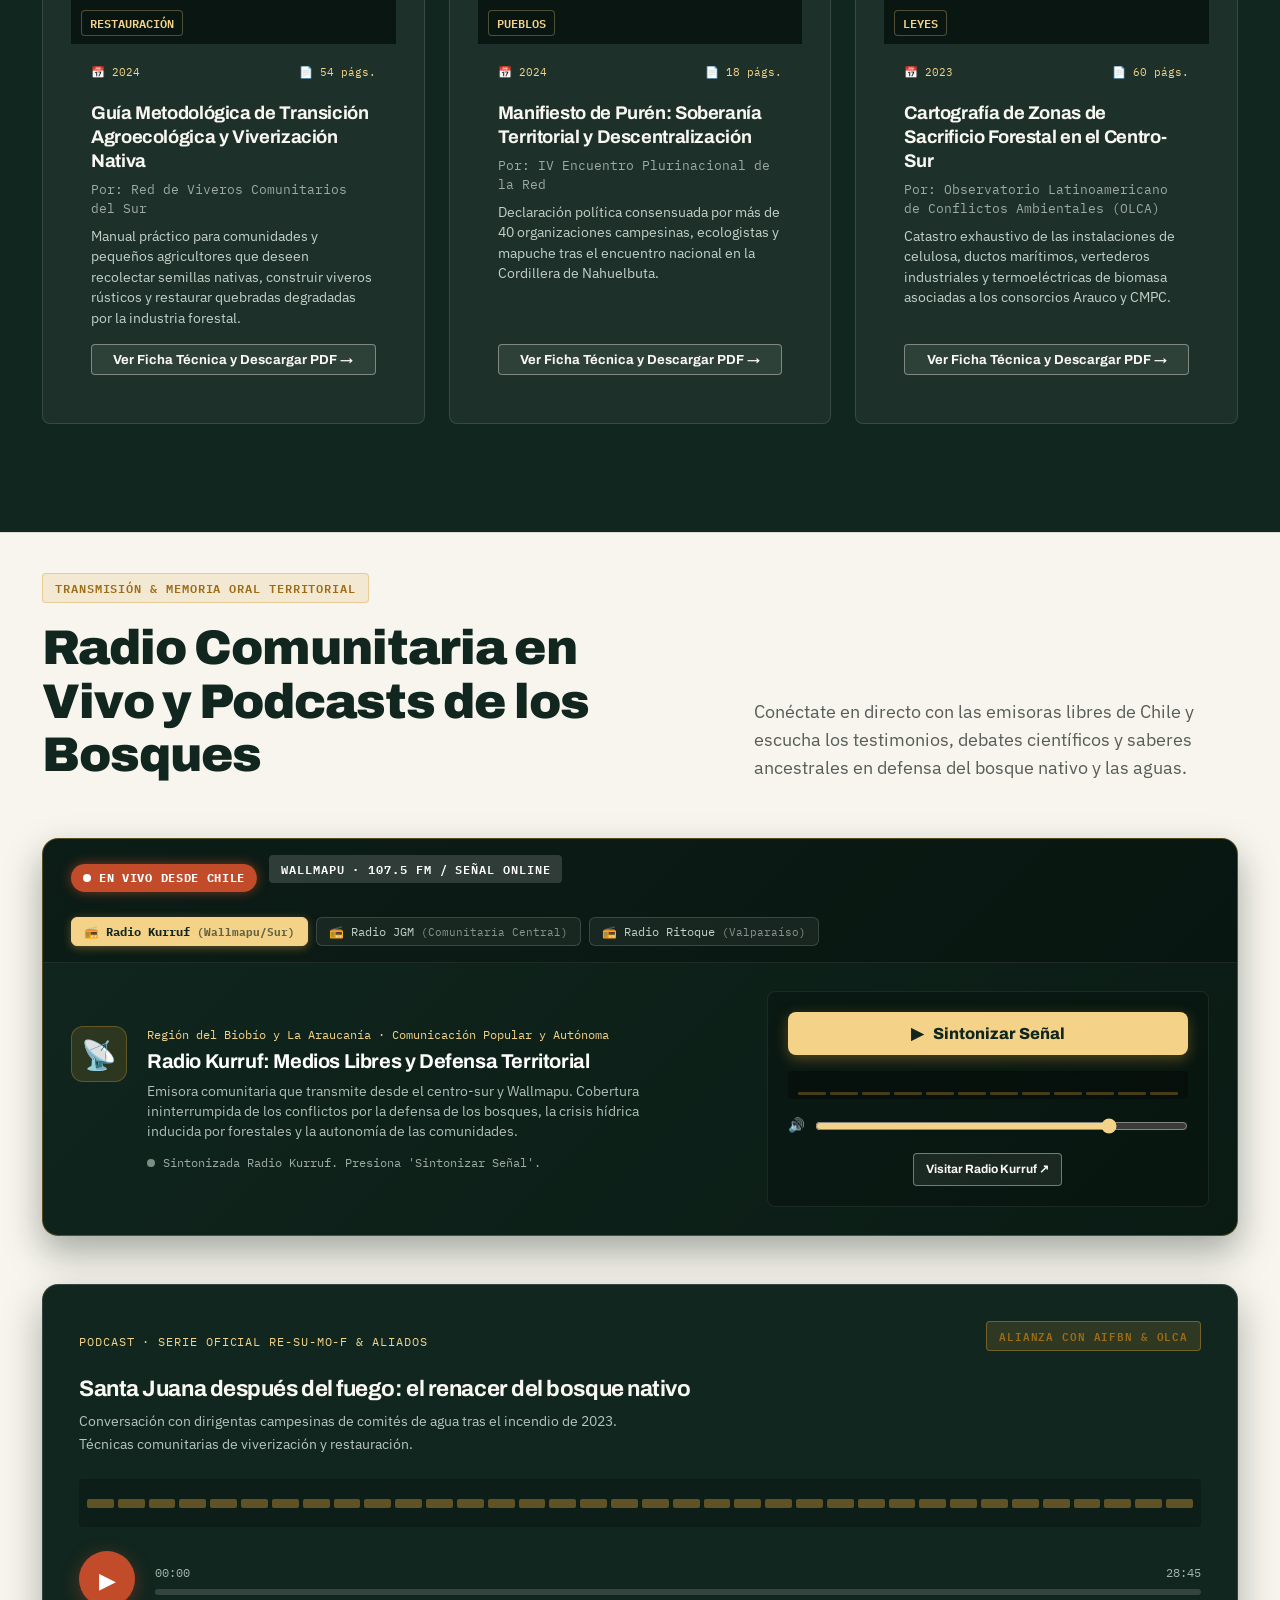
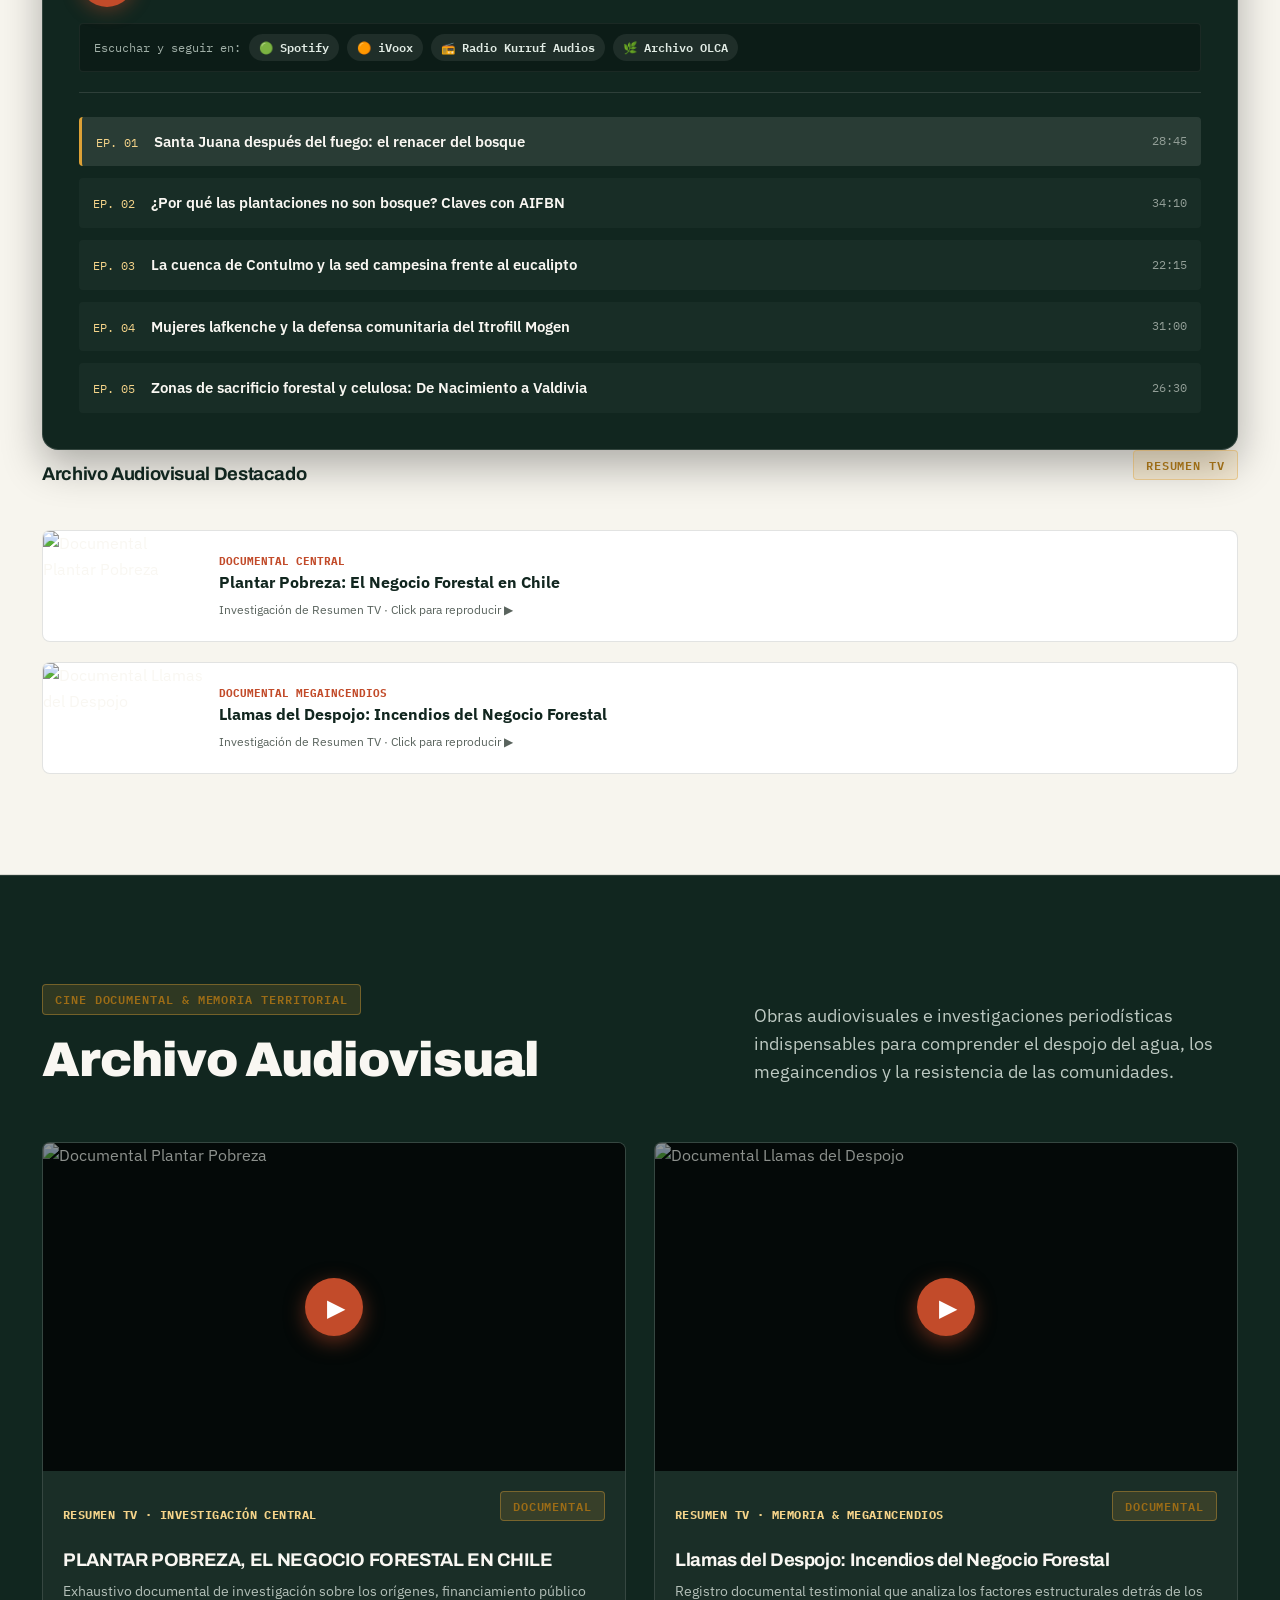
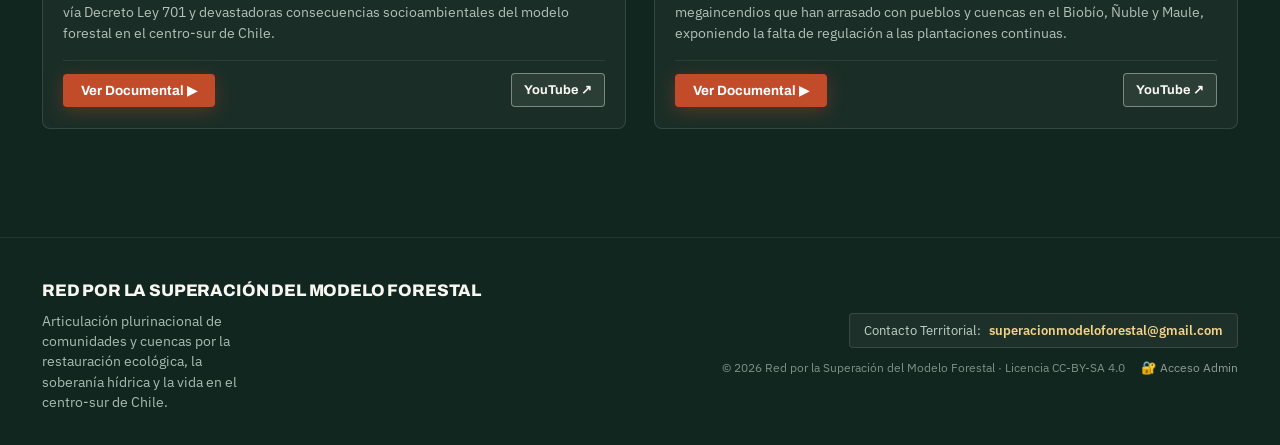
==== commit 339ec8e5: "feat(portada): estilos de cifras clave, quitar badges del hero, cuencas -> territorios" ====
--- a/biblioteca.html
+++ b/biblioteca.html
@@ -16,7 +16,7 @@
 <link rel="apple-touch-icon" href="img/favicon.png">
 
 <!-- Estilos Unificados -->
-<link rel="stylesheet" href="css/style.css?v=20261004d">
+<link rel="stylesheet" href="css/style.css?v=20261004e">
 </head>
 <body>
 
--- a/css/style.css
+++ b/css/style.css
@@ -4360,6 +4360,95 @@
 }
 
 /* ==========================================================================
+   BARRA DE CIFRAS CLAVE DEL IMPACTO TERRITORIAL (KPI STRIP)
+   ========================================================================== */
+.kpi-strip {
+  background: var(--blanco-pergamino);
+  border-top: 1px solid var(--borde-suave);
+  border-bottom: 1px solid var(--borde-suave);
+  padding: 44px 0;
+  position: relative;
+  z-index: 5;
+}
+
+.kpi-grid {
+  display: grid;
+  grid-template-columns: repeat(4, 1fr);
+  gap: 20px;
+}
+
+@media (max-width: 992px) {
+  .kpi-grid {
+    grid-template-columns: repeat(2, 1fr);
+  }
+}
+
+@media (max-width: 560px) {
+  .kpi-grid {
+    grid-template-columns: 1fr;
+  }
+}
+
+.kpi-card {
+  background: #FFFFFF;
+  border: 1px solid var(--borde-suave);
+  border-top: 4px solid var(--terracota-fuego);
+  border-radius: var(--radio-md);
+  padding: 24px 22px;
+  box-shadow: var(--sombra-card);
+  transition: transform 0.25s ease, box-shadow 0.25s ease;
+  display: flex;
+  flex-direction: column;
+}
+
+.kpi-card:nth-child(2) {
+  border-top-color: var(--azul-cuenca);
+}
+
+.kpi-card:nth-child(3) {
+  border-top-color: var(--verde-nativo);
+}
+
+.kpi-card:nth-child(4) {
+  border-top-color: var(--ambar-tierra);
+}
+
+.kpi-card:hover {
+  transform: translateY(-4px);
+  box-shadow: var(--sombra-hover);
+}
+
+.kpi-card .kpi-number {
+  font-family: 'Archivo', sans-serif;
+  font-size: clamp(2.2rem, 3.2vw, 2.8rem);
+  font-weight: 900;
+  color: var(--terracota-fuego);
+  line-height: 1.05;
+  margin-bottom: 8px;
+  letter-spacing: -0.02em;
+}
+
+.kpi-card:nth-child(2) .kpi-number {
+  color: var(--azul-cuenca);
+}
+
+.kpi-card:nth-child(3) .kpi-number {
+  color: var(--verde-nativo);
+}
+
+.kpi-card:nth-child(4) .kpi-number {
+  color: var(--ambar-tierra);
+}
+
+.kpi-card .kpi-label {
+  font-size: 0.92rem;
+  color: var(--carbon-medio);
+  line-height: 1.45;
+  margin-top: auto;
+  font-weight: 500;
+}
+
+/* ==========================================================================
    ESTILOS EDITORIALES DE LA SECCIÓN INCENDIOS
    ========================================================================== */
 .fire-analysis-card {
